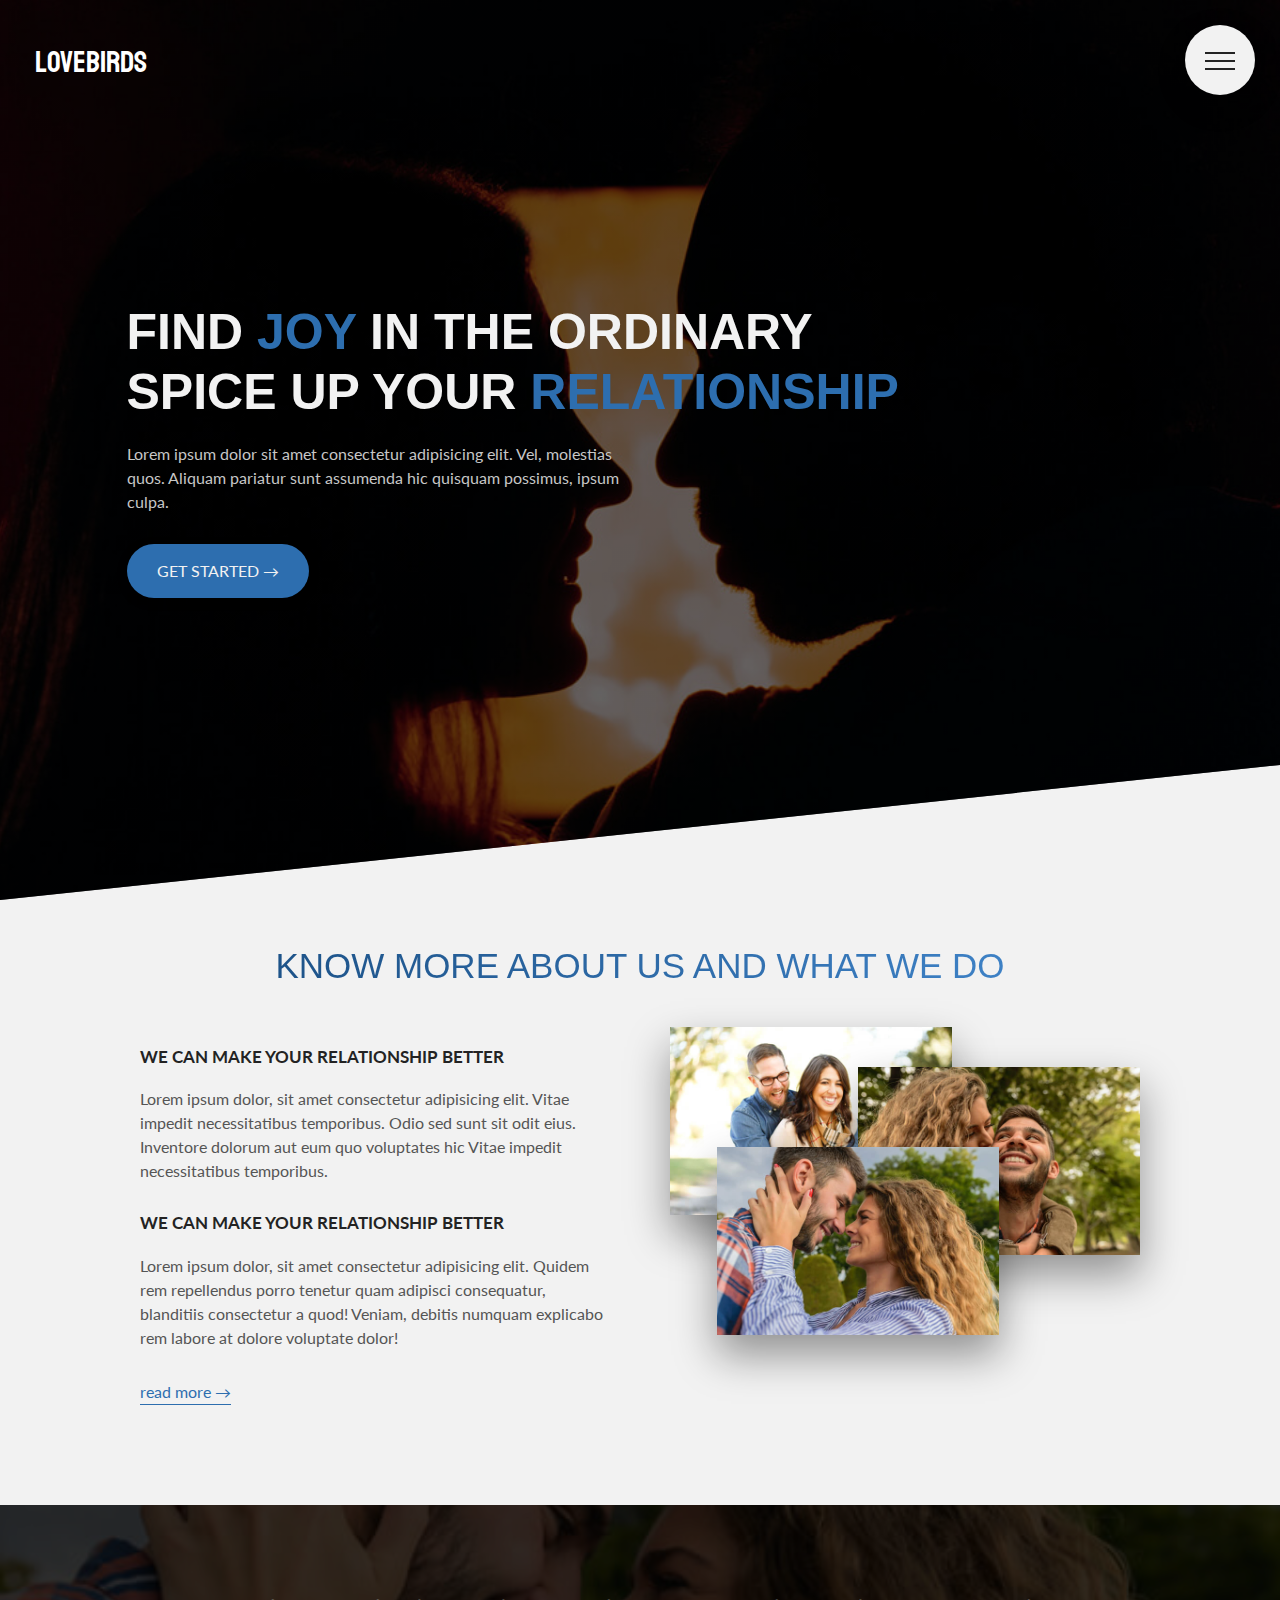
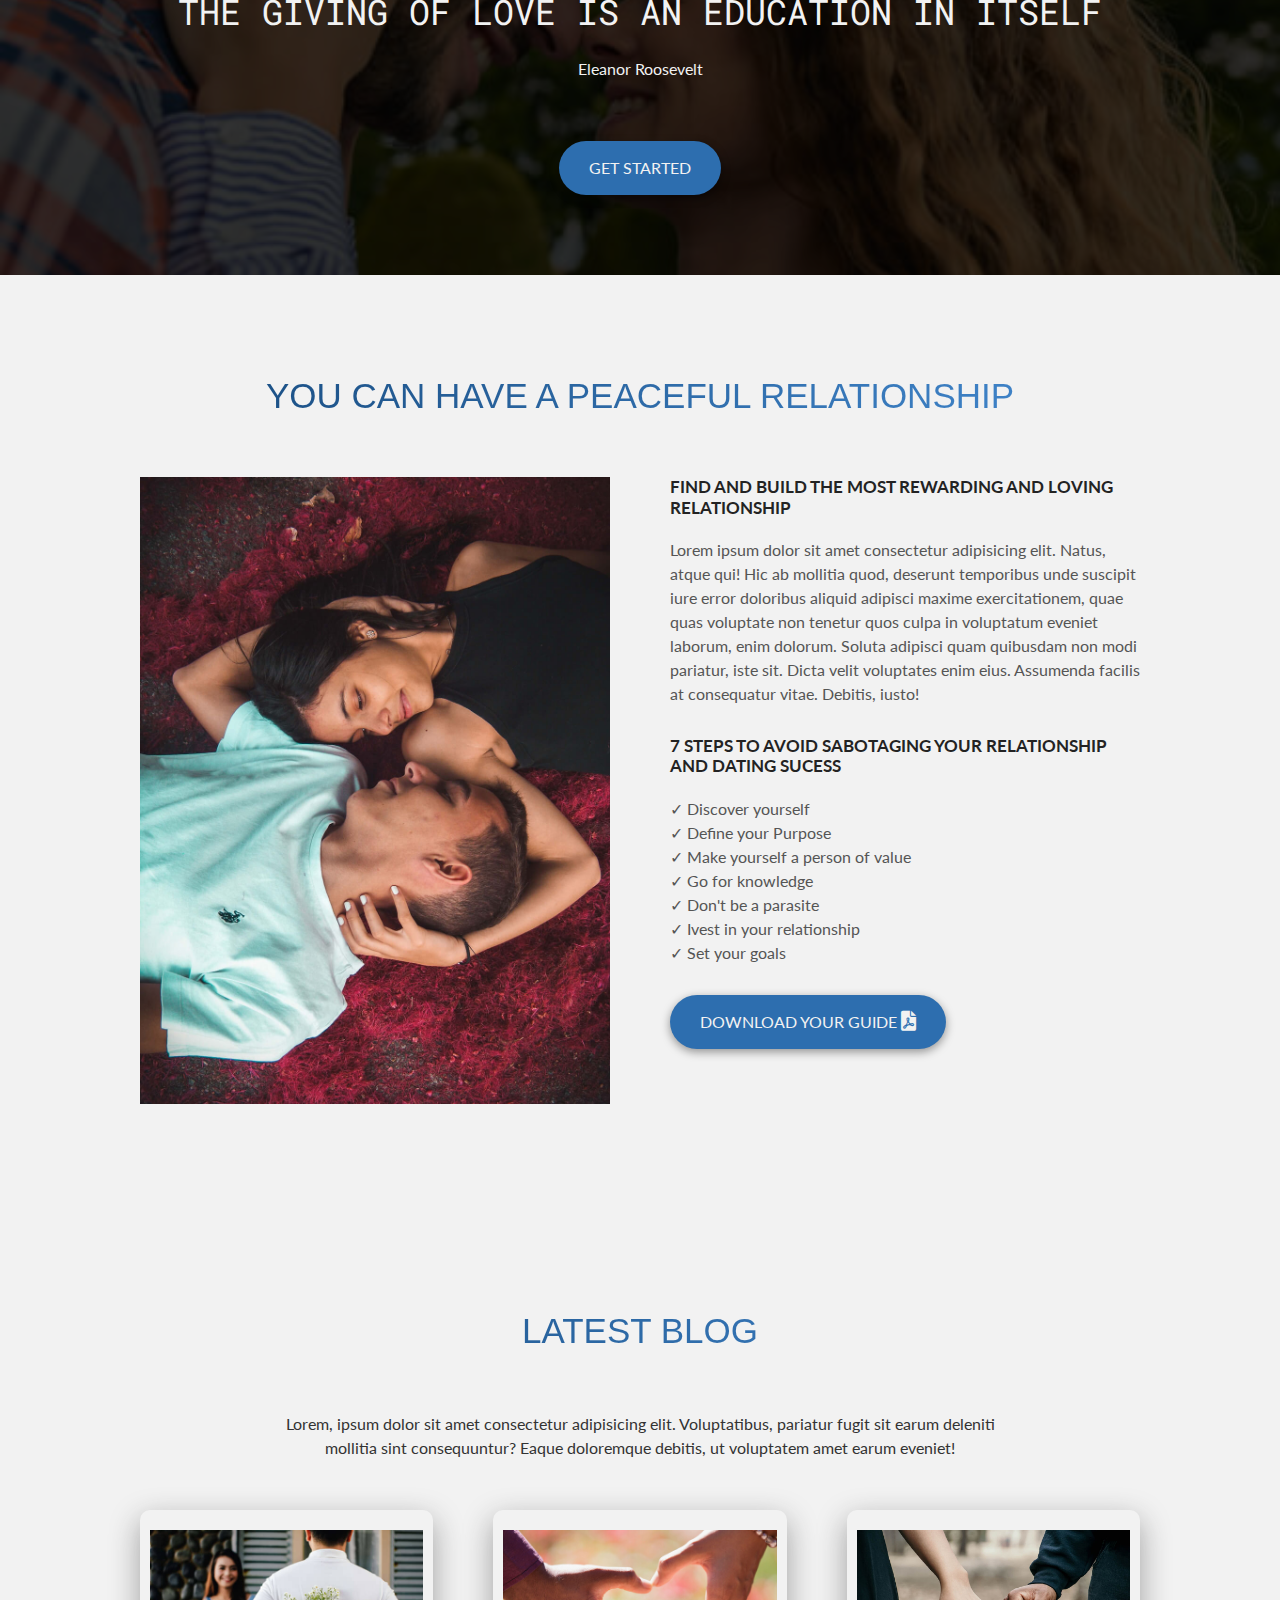
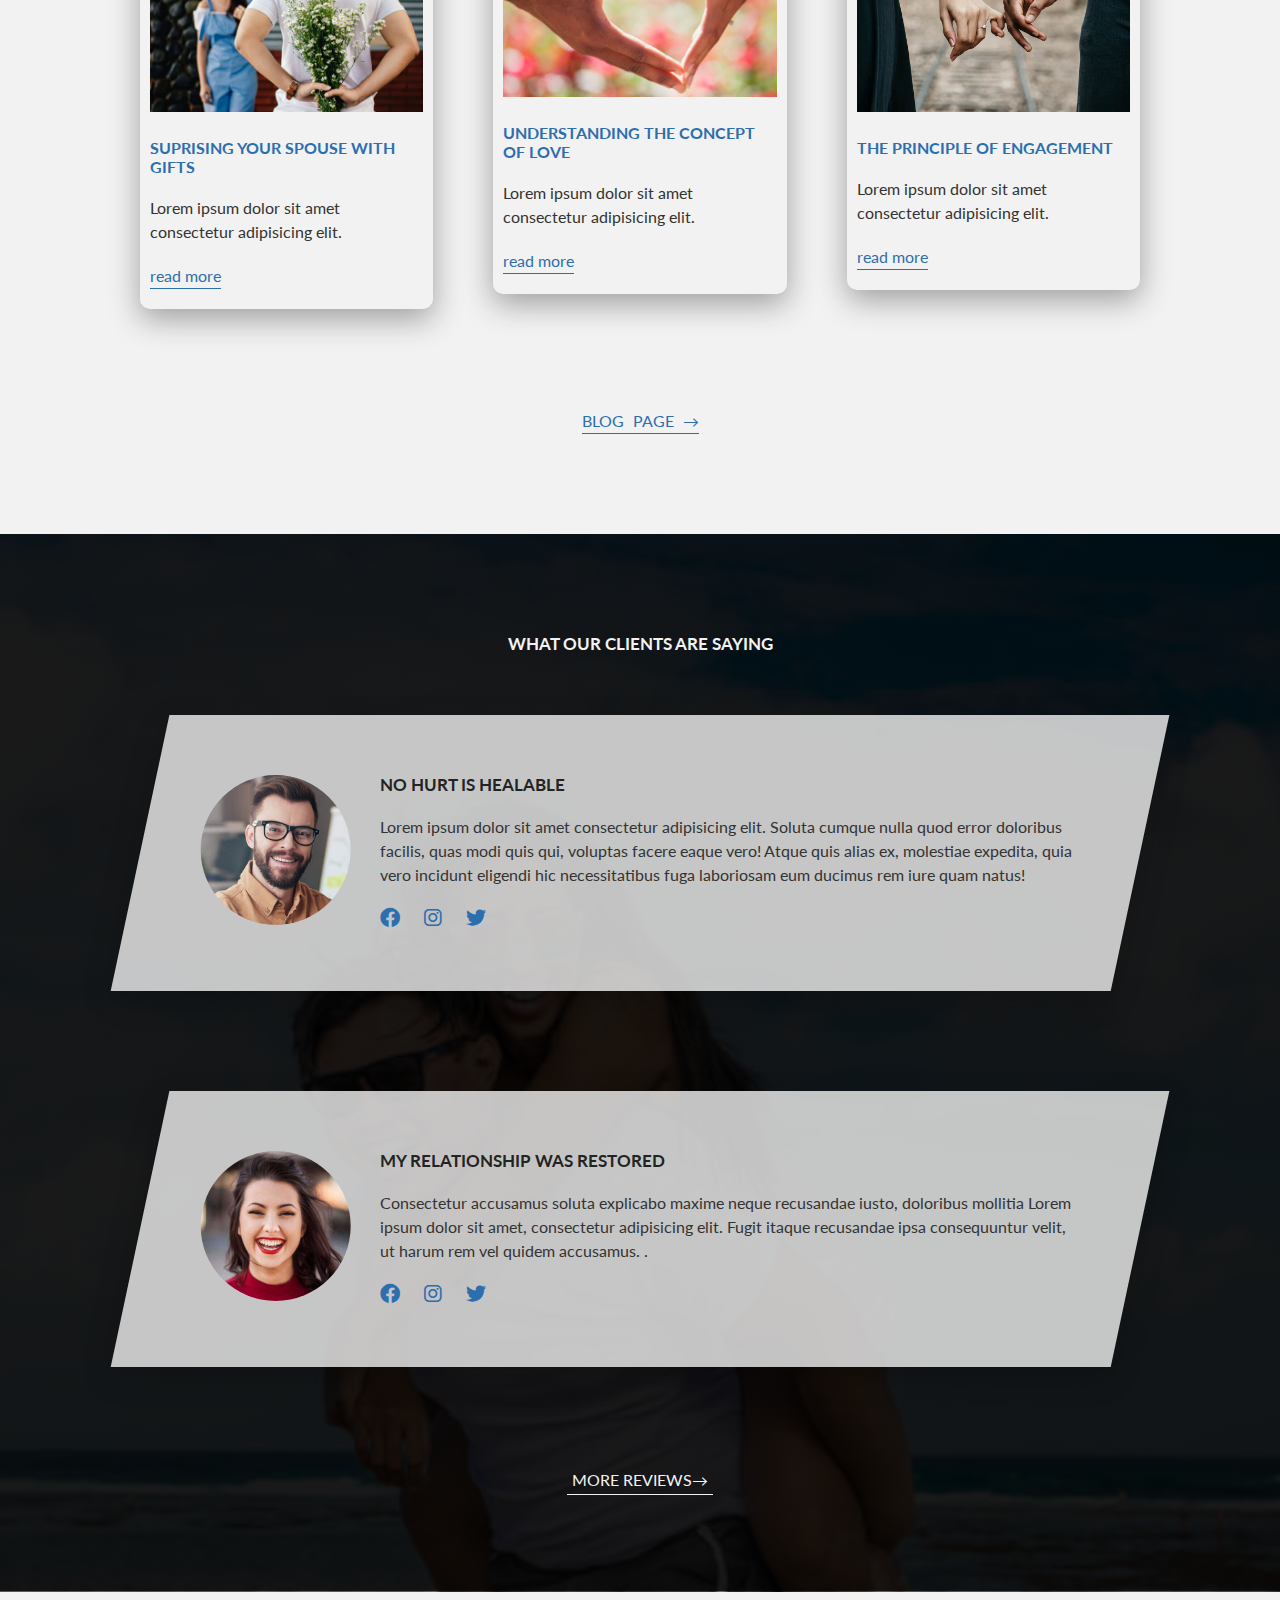
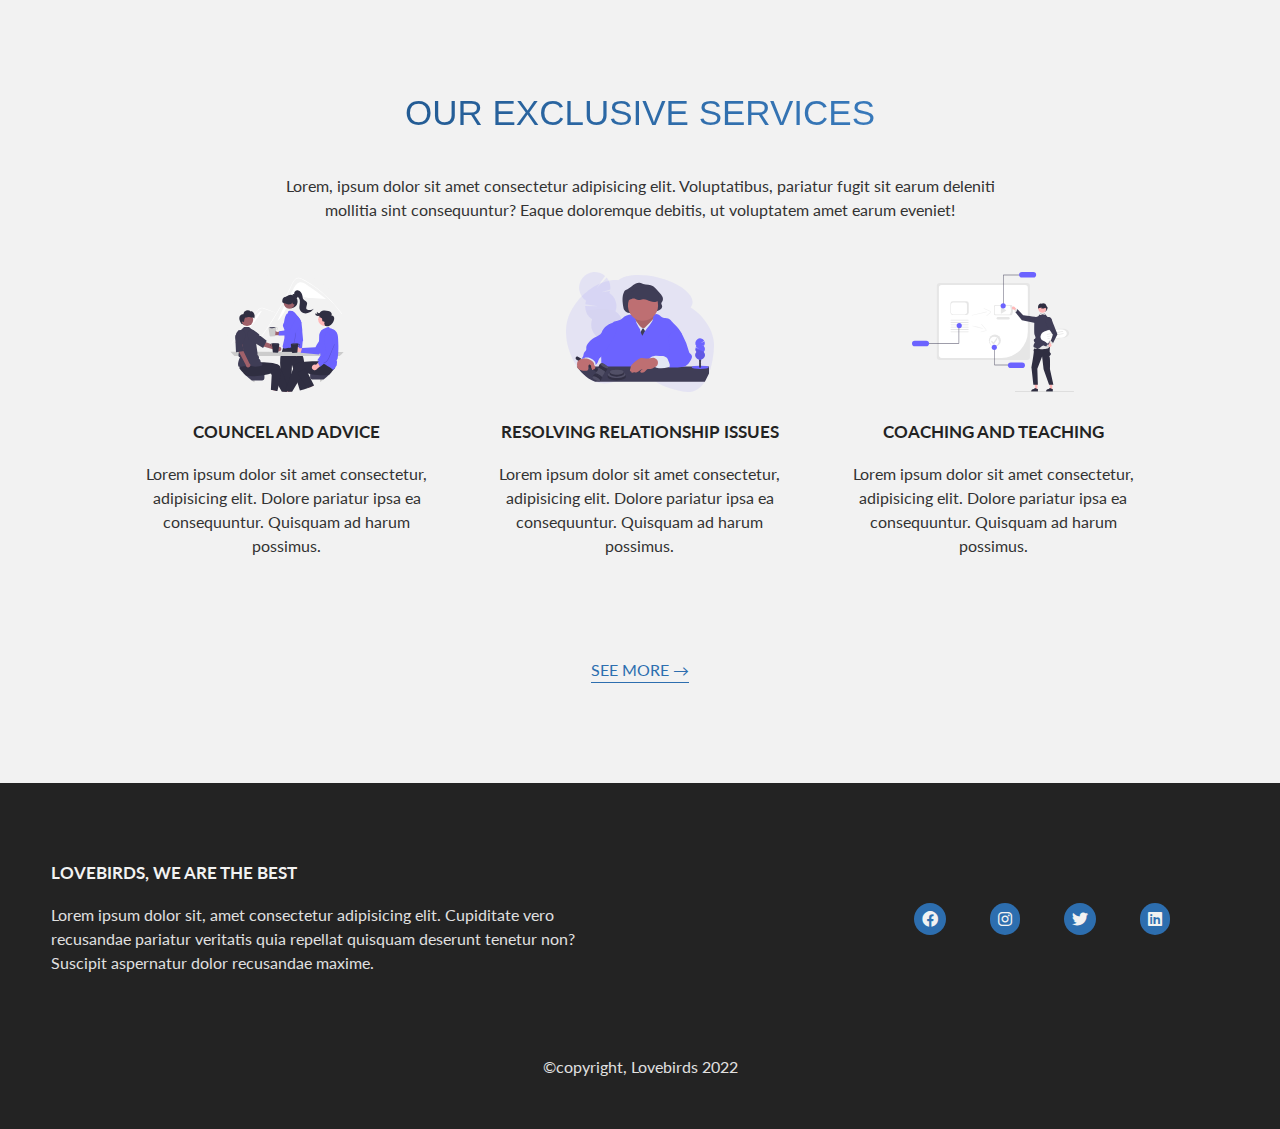
==== index.html @ a0f7474d "added initial lovebirds website files" ====
<!DOCTYPE html>
<html lang="en">
<head>
    <meta charset="UTF-8">
    <meta http-equiv="X-UA-Compatible" content="IE=edge">
    <meta name="viewport" content="width=device-width, initial-scale=1.0">

    <!-- CUSTOM CSS -->
   <link rel="stylesheet" href="main.css">

    <!-- FONT AWESOME -->
        <link rel="stylesheet" href="all.min.css">

        
    <!-- FONT -->

    <link rel="preconnect" href="https://fonts.googleapis.com">
<link rel="preconnect" href="https://fonts.gstatic.com" crossorigin>
<link href="https://fonts.googleapis.com/css2?family=Roboto+Mono&display=swap" rel="stylesheet">

<link rel="preconnect" href="https://fonts.googleapis.com">
<link rel="preconnect" href="https://fonts.gstatic.com" crossorigin>
<link href="https://fonts.googleapis.com/css2?family=Koulen&display=swap" rel="stylesheet">


    <link rel="preconnect" href="https://fonts.googleapis.com">
<link rel="preconnect" href="https://fonts.gstatic.com" crossorigin>
<link href="https://fonts.googleapis.com/css2?family=Lato&display=swap" rel="stylesheet">

    <title>LOVEBIRDS</title>

</head>
<body>
    <div class="logo-box">
        <p>Lovebirds</p>
    </div>

    <div class="navigation">
        
        <input type="checkbox" class="navigation__checkbox" id="nav-toggle">
        <label for="nav-toggle" class="navigation__button"><span class="navigation__icon">&nbsp;</span></label>
    
        <div class="navigation__background">&nbsp;</div>
    
        <nav class="navigation__nav">
            <ul class="navigation__list">
                <li class="navigation__item"><a href="index.html" class="navigation__link"><span>01</span> Home</a></li>
                <li class="navigation__item"><a href="about.html" class="navigation__link"><span>01</span> About</a></li>
                <li class="navigation__item"><a href="contact.html" class="navigation__link"><span>01</span> Contact</a></li>
            </ul>
        </nav>
    </div>

    <header class="header">
        <div class="container">
            <div class="text-box ">
        <h1 class="heading-primary">

            <span class="heading-primary__main">Find <span class="heading-primary heading-primary__main--joy">joy</span> in the ordinary</span>

            <span class="heading-primary__sub">Spice up your <span class="heading-primary heading-primary__sub--relationship">relationship</span></span>
        </h1>
        <p class="paragraph">Lorem ipsum dolor sit amet consectetur adipisicing elit. Vel, molestias quos. Aliquam pariatur sunt assumenda hic quisquam possimus, ipsum culpa.</p>

        <a href="#" class="btn btn-blue">get started &rarr;</a>
    </div>

    <!-- <div class="heading-icon">     
        <i class="fa-brands fa-facebook"></i>
        <i class="fa-brands fa-instagram"></i>
        <i class="fa-brands fa-twitter"></i>
        <i class="fa-brands fa-linkedin"></i>
    </div> -->
</div>
    </header>
    <!-- ABOUT SECTION -->

    <section class="About">
        <h2 class="heading-secondary mb-big text-center">
            Know more about us and what we do
        </h2>
        <div class="row">
            <div class="col-1-of-2">
                <h3 class="heading-tertiary mb-small">
                    we can make your relationship better
                </h3>
                <p class="paragraph1">Lorem ipsum dolor, sit amet consectetur adipisicing elit. Vitae impedit necessitatibus temporibus. Odio sed sunt sit odit eius. Inventore dolorum aut eum quo voluptates hic Vitae impedit necessitatibus temporibus.</p>

                <h3 class="heading-tertiary mb-small">
                    we can make your relationship better
                </h3>
                <p class="paragraph1">Lorem ipsum dolor, sit amet consectetur adipisicing elit. Quidem rem repellendus porro tenetur quam adipisci consequatur, blanditiis consectetur a quod! Veniam, debitis numquam explicabo rem labore at dolore voluptate dolor!</p>

                <a href="#" class="btn-text">read more &rarr;</a>
            </div>

            <div class="col-1-of-2">
              <div class="composition">
                <img  class="composition__photo composition__photo--1" src="images/couples3.jpg" alt="" class="couples">
                <img  class="composition__photo composition__photo--2" src="images/couples2.jpg" alt="" class="couples">
                <img class="composition__photo composition__photo--3" src="images/couples1.jpg" alt="" class="couples">
              </div>
            </div>
        </div>
    </section>

    <!-- QUOTE SECTION -->

    <section class="Quote text-center">
        <div class="quote-box mb-big">
            <p class="quote-text mb-small">The giving of love is an education in itself</p>
            <p class="quote-name">Eleanor Roosevelt</p>
        </div>
        <a href="#" class="btn btn-blue">get started</a>
    </section>

    <section class="feature1">

        <h2 class="heading-secondary mb-big text-center">you can have a peaceful relationship</h2>

        <div class="row">
            <div class="col-1-of-2">
                <img src="images/couples5.jpg" alt="couples" class="feature-img">
            </div>
            <div class="col-1-of-2">
                <h3 class="heading-tertiary mb-small">find and build the most rewarding and loving relationship</h3> 
                <p class="paragraph1">Lorem ipsum dolor sit amet consectetur adipisicing elit. Natus, atque qui! Hic ab mollitia quod, deserunt temporibus unde suscipit iure error doloribus aliquid adipisci maxime exercitationem, quae quas voluptate non tenetur quos culpa in voluptatum eveniet laborum, enim dolorum. Soluta adipisci quam quibusdam non modi pariatur, iste sit. Dicta velit voluptates enim eius. Assumenda facilis at consequatur vitae. Debitis, iusto!</p>

                <h3 class="heading-tertiary mb-small">7 steps to avoid sabotaging your relationship and dating sucess</h3> 
                <p class="paragraph1">
                    &check;  Discover yourself
                    <br>
                    &check; Define your Purpose  
                    <br>
                    &check; Make yourself a person of value
                    <br>
                    &check; Go for knowledge
                    <br>
                    &check; Don't be a parasite
                    <br>
                    &check; Ivest in your relationship
                    <br>
                    &check; Set your goals
                </p>
                <a href="#" class="btn btn-blue">download your guide <i class=" feature-pdf-icon fa-solid fa-file-pdf"></i></a>
            </div>
        </div>
    </section>

    <!-- BLOG SECTION -->

    <section id="blog">
       <h2 class="heading-secondary text-center mb-big">
           latest blog
       </h2>
       <p class="blog-text">Lorem, ipsum dolor sit amet consectetur adipisicing elit. Voluptatibus, pariatur fugit sit earum deleniti mollitia sint consequuntur? Eaque doloremque debitis, ut voluptatem amet earum eveniet!</p>
       <div class="row">

           <div class="col-1-of-3"> 
            <div class="card">
            <div class="card__image">
                <img class="card__photo" src="images/couples7.jpg" alt="couples">
            </div>
            <div class="card__details">
         <a href="#"><h3 class="card__heading mb-small">suprising your spouse with gifts</h3></a>  
             <p class="card__text">Lorem ipsum dolor sit amet consectetur adipisicing elit.</p>
            </div>
            <a href="#" class="btn-text">read more</a>
        </div>
    </div>


           <div class="col-1-of-3">
                <div class="card">
            <div class="card__image">
                <img class="card__photo" src="images/couples8.jpg" alt="couples">
            </div>
            <div class="card__details">
         <a href="#"><h3 class="card__heading mb-small">understanding the concept of love</h3></a>  
             <p class="card__text">Lorem ipsum dolor sit amet consectetur adipisicing elit.</p>
            </div>
            <a href="#" class="btn-text">read more</a>
        </div>
    </div>


           <div class="col-1-of-3">
            <div class="card">
                <div class="card__image">
                    <img class="card__photo" src="images/couples9.jpg" alt="couples">
                </div>
                <div class="card__details">
             <a href="#"><h3 class="card__heading mb-small">the principle of engagement</h3></a>  
                 <p class="card__text">Lorem ipsum dolor sit amet consectetur adipisicing elit.</p>
                </div>
                <a href="#" class="btn-text">read more</a>
            </div>
           </div>
       </div>
       <div class="card__btn">
       <a href="#" class="btn-text">blog page &rarr;</a>
    </div>
    </section>

    <!-- REVIEW SECTION -->

    <section class="testimonial">
        <h3 class="heading-tertiary mb-big text-center review-heading">what our clients are saying</h3>
        <div class="review">
            <figure class="review__img">
                <img class="review__photo" src="images/client1.jpg" 
                alt="client-photo">
                <figcaption class="review__caption">Daniel <br> Smith</figcaption>
            </figure>
            <div class="review__text">
                <h3 class="heading-tertiary mb-small">no hurt is healable</h3>
                <p class="review__paragraph">Lorem ipsum dolor sit amet consectetur adipisicing elit. Soluta cumque nulla quod error doloribus facilis, quas modi quis qui, voluptas facere eaque vero! Atque quis alias ex, molestiae expedita, quia vero incidunt eligendi hic necessitatibus fuga laboriosam eum ducimus rem iure quam natus!</p>
            
                <i class="fa-brands fa-facebook review__icon"></i>
                <i class="fa-brands fa-instagram review__icon"></i>
                <i class="fa-brands fa-twitter review__icon"></i>
            </div>
        </div>

        <div class="review">
            <figure class="review__img">
                <img class="review__photo" src="images/client2.jpg" 
                alt="client-photo">
                <figcaption class="review__caption">joyce <br> hills</figcaption>
            </figure>
            <div class="review__text">
                <h3 class="heading-tertiary mb-small">my relationship was restored</h3>
                <p class="review__paragraph"> Consectetur accusamus soluta explicabo maxime neque recusandae iusto, doloribus mollitia Lorem ipsum dolor sit amet, consectetur adipisicing elit. Fugit itaque recusandae ipsa consequuntur velit, ut harum rem vel quidem accusamus. .</p>
            
                <i class="fa-brands fa-facebook review__icon"></i>
                <i class="fa-brands fa-instagram review__icon"></i>
                <i class="fa-brands fa-twitter review__icon"></i>
            </div>
        </div>
        <div class="review-btn">
            <a href="#" class="btn-review">MORE REVIEWS&rarr;</a>
        </div>
    </section>


    <!-- SERVICES -->

    <section id="services" class="text-center">
        <h2 class="heading-secondary mb-medium text-center">
            our exclusive services
        </h2>
        <p class="blog-text">Lorem, ipsum dolor sit amet consectetur adipisicing elit. Voluptatibus, pariatur fugit sit earum deleniti mollitia sint consequuntur? Eaque doloremque debitis, ut voluptatem amet earum eveniet!</p>

        <div class="row">
            <div class="col-1-of-3">
                <div class="service">
                    <div class="service__icon ">
                        <img class="service__photo" src="images/councel.svg" alt="photo">
                    </div>
                    <div class="service__text-box text-center">
                        <h3 class="heading-tertiary mb-small">Councel and advice</h3>
                        <p class="service__text">Lorem ipsum dolor sit amet consectetur, adipisicing elit. Dolore pariatur ipsa ea consequuntur. Quisquam ad harum possimus.</p>
                    </div>
                </div>
            </div>


            <div class="col-1-of-3 mb-big">
                <div class="service">
                    <div class="service__icon ">
                        <img class="service__photo" src="images/resolving.svg" alt="photo">
                    </div>
                    <div class="service__text-box text-center">
                        <h3 class="heading-tertiary mb-small">resolving relationship issues</h3>
                        <p class="service__text">Lorem ipsum dolor sit amet consectetur, adipisicing elit. Dolore pariatur ipsa ea consequuntur. Quisquam ad harum possimus.</p>
                    </div>
                </div>
            </div>



            <div class="col-1-of-3">
                <div class="service">
                    <div class="service__icon ">
                        <img class="service__photo" src="images/coaching.svg" alt="photo">
                    </div>
                    <div class="service__text-box text-center">
                        <h3 class="heading-tertiary mb-small">coaching and teaching</h3>
                        <p class="service__text">Lorem ipsum dolor sit amet consectetur, adipisicing elit. Dolore pariatur ipsa ea consequuntur. Quisquam ad harum possimus.</p>
                    </div>
                </div>
            </div>
        </div>

        <a href="#" class="btn-text services-button">SEE MORE &rarr;</a>
    </section>


    <!-- FOOTER -->

    <section class="footer">
        <div class="container">
        <div class="footer-row">
            <div class="footer-box">
                <h3 class="heading-tertiary footer-box__heading mb-small">Lovebirds, we are the best</h3>
                <p class="footer-box__text">Lorem ipsum dolor sit, amet consectetur adipisicing elit. Cupiditate vero recusandae pariatur veritatis quia repellat quisquam deserunt tenetur non? Suscipit aspernatur dolor recusandae maxime.</p>
            </div>
            <div class="footer-socials">
                <i class="fa-brands fa-facebook footer-socials__icon"></i>
                <i class="fa-brands fa-instagram footer-socials__icon"></i>
                <i class="fa-brands fa-twitter  footer-socials__icon"></i>
                <i class="fa-brands fa-linkedin footer-socials__icon"></i>
            </div>
        </div>
        <p class="footer-copyright text-center">&copy;copyright, Lovebirds 2022</p>
    </div>
    </section>
</body>
</html>
---- main.css ----
@-webkit-keyframes moveinleft {
  0% {
    opacity: 0;
    transform: translateX(-10rem);
  }
  80% {
    transform: translateX(0.8rem);
  }
  100% {
    transform: translateX(0);
    opacity: 1;
  }
}
@keyframes moveinleft {
  0% {
    opacity: 0;
    transform: translateX(-10rem);
  }
  80% {
    transform: translateX(0.8rem);
  }
  100% {
    transform: translateX(0);
    opacity: 1;
  }
}
@-webkit-keyframes moveinright {
  0% {
    opacity: 0;
    transform: translateX(10rem);
  }
  80% {
    transform: translateX(-0.8rem);
  }
  100% {
    transform: translateX(0);
    opacity: 1;
  }
}
@keyframes moveinright {
  0% {
    opacity: 0;
    transform: translateX(10rem);
  }
  80% {
    transform: translateX(-0.8rem);
  }
  100% {
    transform: translateX(0);
    opacity: 1;
  }
}
@-webkit-keyframes moveinbuttom {
  0% {
    opacity: 0;
    transform: translateY(4rem);
  }
  100% {
    transform: translateY(0);
    opacity: 1;
  }
}
@keyframes moveinbuttom {
  0% {
    opacity: 0;
    transform: translateY(4rem);
  }
  100% {
    transform: translateY(0);
    opacity: 1;
  }
}
* {
  margin: 0;
  padding: 0;
  box-sizing: border-box;
}

html {
  font-size: 62.5%;
}

@media (max-width: 75em) {
  html {
    font-size: 56.25%;
  }
}
@media (max-width: 56.25em) {
  html {
    font-size: 55%;
  }
}
@media (min-width: 112.5em) {
  html {
    font-size: 75%;
  }
}
body {
  background-color: #f2f2f2;
}

a {
  text-decoration: none;
}

ul {
  list-style: none;
}

section {
  overflow: hidden;
}

body {
  font-size: 1.6rem;
  font-weight: 400;
  font-family: "Lato", sans-serif;
  line-height: 1.5;
  color: #333;
}

h1, h2, h3, h4 {
  line-height: 1.2;
}

.heading-primary {
  margin-bottom: 2rem;
  color: #f2f2f2;
  font-size: 5rem;
  font-family: "Oswald", sans-serif;
  font-weight: 600;
  text-transform: uppercase;
  -webkit-animation-name: moveinleft;
          animation-name: moveinleft;
  -webkit-animation-duration: 1s;
          animation-duration: 1s;
}

@media (max-width: 37.5em) {
  .heading-primary {
    font-size: 3.5rem;
    width: 100%;
  }
}
.heading-primary__main {
  display: block;
}

.heading-primary__main--joy {
  color: #2d6eaf;
}

.heading-primary__sub {
  display: block;
}

.heading-primary__sub--relationship {
  color: #2d6eaf;
}

.heading-secondary {
  background-image: linear-gradient(to right, #124374, #4991da);
  -webkit-background-clip: text;
  background-clip: text;
  color: transparent;
  font-size: 3.5rem;
  font-family: "Oswald", sans-serif;
  font-weight: 400;
  text-transform: uppercase;
}

@media (max-width: 56.25em) {
  .heading-secondary {
    font-size: 3rem;
  }
}
@media (max-width: 37.5em) {
  .heading-secondary {
    font-size: 2.5rem;
  }
}
.heading-tertiary {
  color: #232323;
  font-weight: 700;
  font-size: 1.7rem;
  text-transform: uppercase;
}

.paragraph {
  width: 50%;
  color: #c7c7c7;
  margin-bottom: 3rem;
  -webkit-animation: moveinright 1s;
          animation: moveinright 1s;
}

@media (max-width: 56.25em) {
  .paragraph {
    width: 60%;
  }
}
@media (max-width: 37.5em) {
  .paragraph {
    width: 70%;
  }
}
.paragraph1 {
  color: #555555;
  font-size: 1.6rem;
}

.paragraph1:not(:last-child) {
  margin-bottom: 3rem;
}

.mb-big {
  margin-bottom: 6rem;
}

.mb-medium {
  margin-bottom: 4rem;
}

.mb-small {
  margin-bottom: 2rem;
}

.text-center {
  text-align: center;
}

.text-white {
  color: #f2f2f2;
}

.btn, .btn:link, .btn:visited {
  border: none;
  border-radius: 10rem;
  padding: 1.5rem 3rem;
  text-transform: uppercase;
  display: inline-block;
  transition: all 0.2s;
  -webkit-animation-name: moveinbuttom;
          animation-name: moveinbuttom;
  -webkit-animation-duration: 2s;
          animation-duration: 2s;
  -webkit-animation-delay: 1s;
          animation-delay: 1s;
  -webkit-animation-fill-mode: backwards;
          animation-fill-mode: backwards;
}

.btn:hover {
  box-shadow: 0 1rem 2rem rgba(0, 0, 0, 0.5);
  transform: translateY(-0.3rem);
  background-color: #124374;
}

.btn:active, .btn:focus {
  outline: none;
  box-shadow: 0 0.2rem 1rem rgba(0, 0, 0, 0.5);
  transform: translateY(0);
}

.btn-blue {
  background-color: #2d6eaf;
  color: #f2f2f2;
  box-shadow: 0 0.3rem 1rem rgba(0, 0, 0, 0.4);
}

.btn-text {
  color: #2d6eaf;
  border-bottom: 0.1rem solid #2d6eaf;
  display: inline-block;
}

.btn-text:hover {
  color: #124374;
}

.quote-text {
  font-size: 3.5rem;
  font-family: "Roboto Mono", monospace;
  color: #f2f2f2;
  text-transform: uppercase;
}

.quote-name {
  font-size: 1.6rem;
  color: #f2f2f2;
}

.card {
  background-color: #f2f2f2;
  padding: 2rem 1rem;
  box-shadow: 0 1rem 3rem rgba(35, 35, 35, 0.4);
  transition: all 0.2s;
  border-radius: 1rem;
  cursor: pointer;
}

.card:hover {
  transform: scale(1.08) translateY(-0.5rem);
}

.card__image {
  width: 100%;
  margin-bottom: 2rem;
}

.card__photo {
  max-width: 100%;
}

.card__heading {
  color: #2d6eaf;
  font-weight: 700;
  font-size: 1.6rem;
  text-transform: uppercase;
}

.card__heading:hover {
  color: #124374;
}

.card__text {
  margin-bottom: 2rem;
}

.card__btn {
  margin-top: 10rem;
  text-align: center;
  text-transform: uppercase;
  word-spacing: 0.5rem;
}

.blog-text {
  width: 60%;
  margin: 0 auto;
  text-align: center;
  margin-bottom: 5rem;
}

.composition {
  position: relative;
}

.composition__photo {
  width: 60%;
  position: absolute;
  transition: all 0.2s;
  box-shadow: 0 2rem 4rem rgba(0, 0, 0, 0.4);
}

@media (max-width: 56.25em) {
  .composition__photo {
    width: 33.333333%;
    float: left;
    position: relative;
    box-shadow: 0 1.5rem 3rem rgba(0, 0, 0, 0.3);
  }
}
.composition__photo:hover {
  transform: scale(1.5);
  z-index: 1;
}

.composition__photo--1 {
  top: -2rem;
  left: 0;
}

@media (max-width: 56.25em) {
  .composition__photo--1 {
    top: 0;
    right: 1rem;
    transform: scale(1.2);
  }
}
.composition__photo--2 {
  top: 2rem;
  right: 0;
}

@media (max-width: 56.25em) {
  .composition__photo--2 {
    top: -1rem;
    z-index: 1;
    transform: scale(1.3);
  }
}
.composition__photo--3 {
  top: 10rem;
  left: 10%;
}

@media (max-width: 56.25em) {
  .composition__photo--3 {
    top: 1rem;
    left: 0;
    transform: scale(1.1);
  }
}
.Address {
  font-size: 1.8rem;
  font-weight: 800;
  margin-bottom: 0.8rem;
  color: #000;
}

.Phone {
  font-size: 1.8rem;
  font-weight: 800;
  margin-bottom: 0.8rem;
  color: #000;
}

.Email {
  font-size: 1.8rem;
  font-weight: 800;
  margin-bottom: 0.8rem;
  color: #000;
}

.info {
  margin-bottom: 4rem;
  color: #232323;
}

.feature-img {
  width: 100%;
}

.footer {
  padding: 8rem 2rem 5rem;
  background-color: #232323;
}

.footer-row {
  width: 95%;
  margin-bottom: 8rem;
  display: flex;
  justify-content: space-between;
  align-items: center;
}

@media (max-width: 56.25em) {
  .footer-row {
    flex-direction: column;
    align-items: flex-start;
    margin-bottom: 5rem;
  }
}
.footer-box {
  width: 50%;
}

@media (max-width: 56.25em) {
  .footer-box {
    width: 100%;
  }
}
.footer-box__heading {
  color: #f2f2f2;
}

.footer-box__text {
  color: #e0e0e0;
}

.footer-socials__icon {
  background-color: #2d6eaf;
  color: #f2f2f2;
  border-radius: 10rem;
  padding: 0.8rem;
}

@media (max-width: 56.25em) {
  .footer-socials__icon {
    text-align: left;
    margin-top: 3rem;
  }

  .footer-socials__icon:not(:last-child) {
    margin-right: 3rem;
  }
}
.footer-socials__icon:not(:last-child) {
  margin-right: 4rem;
}

.footer-socials__icon:hover {
  color: #2d6eaf;
  background-color: #f2f2f2;
}

.footer-copyright {
  color: #e0e0e0;
}

.form {
  background-color: #e0e0e0;
  padding: 3rem;
}

.form__group:not(:last-child) {
  margin-bottom: 2rem;
}

.form__input {
  display: block;
  padding: 1.5rem 2rem;
  font-size: 1.6rem;
  font-family: inherit;
  color: inherit;
  background-color: #f2f2f2;
  width: 100%;
  border-radius: 5px;
  border: none;
  border-bottom: 2px solid transparent;
}

.form__input:focus {
  outline: none;
  box-shadow: 0 1rem 2rem rgba(0, 0, 0, 0.1);
  border-bottom: 2px solid #2d6eaf;
}

.form__input:focus:invalid {
  border-bottom: 2px solid #eb720e;
}

.form__label {
  margin-left: 2rem;
  margin-top: 0.5rem;
  color: inherit;
  display: block;
  font-family: inherit;
  font-size: 1.6rem;
  font-weight: 600;
  transition: all 0.2s;
}

.form__input:-moz-placeholder-shown + .form__label {
  opacity: 0;
  visibility: hidden;
  transform: translateY(-4rem);
}

.form__input:-ms-input-placeholder + .form__label {
  opacity: 0;
  visibility: hidden;
  transform: translateY(-4rem);
}

.form__input:placeholder-shown + .form__label {
  opacity: 0;
  visibility: hidden;
  transform: translateY(-4rem);
}

.form__box {
  width: 100%;
  border: none;
  padding: 1.5rem 2rem;
  color: inherit;
  font-size: inherit;
  font-family: inherit;
  resize: none;
}

.form__box:focus {
  outline: none;
  border-bottom: 2px solid #2d6eaf;
  box-shadow: 0 1rem 2rem rgba(0, 0, 0, 0.1);
}

.form__radio-group {
  width: 49%;
  display: inline-block;
  margin-bottom: 4rem;
}

.form__radio-input {
  display: none;
}

.form__radio-label {
  font-size: 2rem;
  position: relative;
  padding-left: 3rem;
}

.form__radio-button {
  position: relative;
  width: 2.5rem;
  height: 2.5rem;
  border: 3px solid #2d6eaf;
  border-radius: 50%;
  position: absolute;
  left: 0;
  top: 0;
  display: flex;
  transition: opacity 0.2s;
}

.form__radio-button::after {
  content: "";
  display: block;
  width: 1.3rem;
  height: 1.3rem;
  border-radius: 50%;
  background-color: #2d6eaf;
  margin: auto;
  opacity: 0;
}

.form__radio-input:checked + .form__radio-label .form__radio-button::after {
  opacity: 1;
}

.row {
  max-width: 100rem;
  margin: 0 auto;
}

@media (max-width: 56.25em) {
  .row {
    max-width: 80%;
    margin: 0 auto;
  }
}
@media (max-width: 37.5em) {
  .row {
    max-width: 90%;
    margin: 0 auto;
  }
}
.row::after {
  content: "";
  display: table;
  clear: both;
}

.row [class^=col-] {
  float: left;
}

.row [class^=col-]:not(:last-child) {
  margin-right: 6rem;
}

@media (max-width: 56.25em) {
  .row [class^=col-]:not(:last-child) {
    margin-right: 3rem;
  }
}
@media (max-width: 56.25em) {
  .row [class^=col-] {
    width: 100% !important;
    display: block;
  }

  .row [class^=col-]:not(:last-child) {
    margin-bottom: 6rem;
  }
}
.row .col-1-of-2 {
  width: calc((100% - 6rem) / 2);
}

.row .col-1-of-3 {
  width: calc((100% - 12rem) / 3);
}

.row .col-1-of-4 {
  width: calc((100% - 18rem) / 4);
}

.instructors-img {
  width: 100%;
  margin-bottom: 1rem;
}

.instructors-details {
  text-align: center;
}

.instructors-name {
  display: block;
  text-transform: uppercase;
  font-weight: 800;
  line-height: 1;
}

.instructors-com {
  display: block;
}

@media (max-width: 37.5em) {
  .instructors-header {
    line-height: 1.5;
  }
}
.review-heading {
  color: #f2f2f2;
}

.review {
  max-width: 100rem;
  margin: 0 auto 10rem auto;
  padding: 6rem;
  padding-left: 9rem;
  background-color: rgba(242, 242, 242, 0.8);
  box-shadow: 0 1rem 3rem rgba(0, 0, 0, 0.2);
  transform: skewX(-12deg);
}

@media (max-width: 56.25em) {
  .review {
    transform: skewX(0);
  }
}
.review:last-child {
  margin: auto;
}

.review__img {
  width: 15rem;
  height: 15rem;
  float: left;
  -webkit-clip-path: circle(50% at 50% 50%);
          clip-path: circle(50% at 50% 50%);
  transform: translateX(-3rem) skewX(12deg);
}

@media (max-width: 56.25em) {
  .review__img {
    transform: translateX(-3rem) skewX(0);
  }
}
.review__photo {
  height: 100%;
  position: relative;
  transform: scale(1.2);
  transition: all 0.2s;
}

.review__paragraph {
  margin-bottom: 2rem;
}

.review__icon {
  margin-right: 2rem;
}

.review__text {
  transform: skewX(12deg);
}

@media (max-width: 56.25em) {
  .review__text {
    transform: skewX(0);
  }
}
.review__caption {
  position: absolute;
  top: 60%;
  left: 32%;
  color: #f2f2f2;
  font-weight: 700;
  opacity: 0;
  text-transform: uppercase;
  transition: all 0.2s;
}

.review:hover .review__photo {
  filter: blur(0.5rem) brightness(60%);
  transform: scale(1);
  -webkit-backface-visibility: hidden;
          backface-visibility: hidden;
}

.review:hover .review__caption {
  top: 40%;
  opacity: 1;
}

.review__icon {
  color: #2d6eaf;
  cursor: pointer;
  font-size: 2rem;
  transition: all 0.2s;
}

.review__icon:hover {
  transform: scale(1.5);
}

.review-btn {
  text-align: center;
}

.btn-review {
  color: #f2f2f2;
  border-bottom: 1px solid #f2f2f2;
  padding: 0.5rem;
}

.btn-review:hover {
  color: #2d6eaf;
}

.service__text-box {
  margin-top: 3rem;
}

.service__icon {
  height: 12rem;
  text-align: center;
}

.service__photo {
  height: 100%;
}

.services-button {
  margin-top: 4rem;
}

.content-wrapper {
  width: 70%;
}

.content-wrapper__image {
  max-width: 100%;
  margin-bottom: 3rem;
}

.About-header {
  height: 100%;
  width: 100%;
  display: flex;
  justify-content: space-between;
  align-items: center;
}

@media (max-width: 56.25em) {
  .About-header {
    flex-direction: column;
    justify-content: center;
  }
}
.about-header-img {
  height: 80%;
  width: 50%;
}

@media (max-width: 56.25em) {
  .about-header-img {
    height: 50%;
  }
}
@media (max-width: 37.5em) {
  .about-header-img {
    display: none;
  }
}
.heading-tertiary-aboutMain {
  font-size: 2rem;
  display: block;
  letter-spacing: 1rem;
  line-height: 1.5;
  color: #4991da;
  margin-bottom: 1rem;
}

@media (max-width: 56.25em) {
  .heading-tertiary-aboutMain {
    text-align: center;
  }
}
.heading-tertiary-aboutSub {
  font-size: 3.5rem;
  font-weight: 700;
  display: block;
  letter-spacing: 1rem;
  line-height: 1.5;
  color: #f2f2f2;
}

@media (max-width: 56.25em) {
  .heading-tertiary-aboutSub {
    text-align: center;
    letter-spacing: 0;
  }
}
.about-text {
  text-align: center;
  width: 80%;
  margin: 0 auto 8rem;
}

@media (max-width: 56.25em) {
  .about-text {
    width: 100%;
  }
}
.contact-header-text-box {
  height: 100%;
  display: flex;
  align-items: center;
  justify-content: center;
  text-align: center;
}

.main-contact-text {
  display: block;
  font-size: 4rem;
  font-weight: 600;
  line-height: 1.6;
  letter-spacing: 2rem;
  text-align: center;
  color: #f2f2f2;
  margin-bottom: 1rem;
}

@media (max-width: 37.5em) {
  .main-contact-text {
    letter-spacing: 0.5rem;
    line-height: 1;
    margin-bottom: 1.5rem;
  }
}
.sub-contact-text {
  display: block;
  font-size: 1.8rem;
  font-weight: 600;
  letter-spacing: 0.5rem;
  line-height: 1.6;
  color: #e0e0e0;
}

.container {
  max-width: 95%;
  margin: 0 auto;
}

@media (max-width: 56.25em) {
  .container {
    max-width: 80%;
    margin: 0 auto;
  }
}
@media (max-width: 37.5em) {
  .container {
    max-width: 90%;
    margin: 0 auto;
  }
}
.header {
  height: 100vh;
  background-image: linear-gradient(rgba(0, 0, 0, 0.6), rgba(0, 0, 0, 0.6)), url(../images/hero-2.jpg);
  background-size: cover;
  background-position: center;
  position: relative;
  display: flex;
  align-items: center;
  -webkit-clip-path: polygon(0 0, 100% 0, 100% 85vh, 0 100%);
          clip-path: polygon(0 0, 100% 0, 100% 85vh, 0 100%);
}

@media (max-width: 75em) {
  .header {
    -webkit-clip-path: polygon(0 0, 100% 0, 100% 90vh, 0 100%);
            clip-path: polygon(0 0, 100% 0, 100% 90vh, 0 100%);
  }
}
@media (max-width: 56.25em) {
  .header {
    height: 70vh;
  }
}
.logo-box {
  position: absolute;
  top: 4rem;
  left: 3.5rem;
  color: #fff;
  font-family: "Koulen", cursive;
  font-size: 3rem;
  text-transform: uppercase;
  z-index: 9000;
}

@media (max-width: 56.25em) {
  .logo-box {
    font-size: 3.5rem;
  }
}
.navigation__checkbox {
  display: none;
}

.navigation__button {
  width: 7rem;
  height: 7rem;
  background-color: #f2f2f2;
  border-radius: 50%;
  position: fixed;
  top: 2.5rem;
  right: 2.5rem;
  z-index: 10;
  box-shadow: 0 1rem 3rem rgba(0, 0, 0, 0.2);
  text-align: center;
  cursor: pointer;
}

@media (max-width: 56.25em) {
  .navigation__button {
    width: 6.5rem;
    height: 6.5rem;
  }
}
.navigation__background {
  width: 6rem;
  height: 6rem;
  border-radius: 50%;
  background-image: radial-gradient(#124374, #124374);
  position: fixed;
  top: 3rem;
  right: 3rem;
  z-index: 1;
  transition: all 0.8s;
}

@media (max-width: 56.25em) {
  .navigation__background {
    width: 5.5rem;
    height: 5.5rem;
  }
}
.navigation__nav {
  width: 100%;
  height: 100vh;
  position: fixed;
  top: 0;
  right: 0;
  z-index: 5;
  opacity: 0;
  width: 0;
  transition: all 0.8s;
}

.navigation__list {
  position: absolute;
  top: 50%;
  left: 50%;
  transform: translate(-50%, -50%);
  text-align: center;
}

.navigation__item {
  margin: 1rem;
}

.navigation__link:link, .navigation__link:visited {
  display: inline-block;
  font-size: 3rem;
  font-weight: 300;
  color: #f2f2f2;
  padding: 1rem 2rem;
  background-image: linear-gradient(120deg, transparent 0%, transparent 50%, #f2f2f2 50%);
  background-size: 250%;
  transition: all 0.4s;
}

.navigation__link:link span, .navigation__link:visited span {
  margin-right: 1.5rem;
  display: inline-block;
}

.navigation__link:hover, .navigation__link:active {
  background-position: 100%;
  font-weight: 400;
  color: #124374;
  transform: translateX(1rem);
}

.navigation__checkbox:checked ~ .navigation__background {
  transform: scale(80);
}

.navigation__checkbox:checked ~ .navigation__nav {
  opacity: 1;
  width: 100%;
}

.navigation__icon {
  position: relative;
  margin-top: 3.5rem;
}

@media (max-width: 56.25em) {
  .navigation__icon {
    margin-top: 3rem;
  }
}
.navigation__icon, .navigation__icon::after, .navigation__icon::before {
  width: 3rem;
  height: 2px;
  display: inline-block;
  background-color: #232323;
}

.navigation__icon::before, .navigation__icon::after {
  content: "";
  position: absolute;
  left: 0;
  transition: all 0.2s;
}

.navigation__icon::before {
  top: -0.8rem;
}

.navigation__icon::after {
  top: 0.8rem;
}

.navigation__button:hover .navigation__icon::before {
  top: -1rem;
}

.navigation__button:hover .navigation__icon::after {
  top: 1rem;
}

.navigation__checkbox:checked + .navigation__button .navigation__icon {
  background-color: transparent;
}

.navigation__checkbox:checked + .navigation__button .navigation__icon::before {
  top: 0;
  transform: rotate(45deg);
}

.navigation__checkbox:checked + .navigation__button .navigation__icon::after {
  top: 0;
  transform: rotate(-45deg);
}

.heading-icon {
  color: #2d6eaf;
}

.heading-icon > * {
  margin-top: 4rem;
  font-size: 4rem;
  background-color: #f2f2f2;
}

.heading-icon > *:not(:last-child) {
  margin-right: 4rem;
}

.feature-pdf-icon {
  font-size: 2rem;
}

.section-header {
  height: 80vh;
  background-image: linear-gradient(rgba(0, 0, 0, 0.9), rgba(0, 0, 0, 0.9)), url(../images/couples9.jpg);
  background-position: center;
  background-size: 100%;
  padding: 10rem 2rem;
  border-bottom: 1px solid #555555;
  position: relative;
}

@media (max-width: 56.25em) {
  .section-header {
    height: 60vh;
  }
}
.about-section {
  padding: 10rem 2rem;
}

.instructors {
  padding: 0 2rem 10rem;
}

.contact-header {
  height: 60vh;
  background-image: linear-gradient(rgba(0, 0, 0, 0.8), rgba(0, 0, 0, 0.8)), url(../images/contact.jpg);
  background-size: cover;
  background-position: center;
  position: relative;
}

.contact {
  padding: 10rem 2rem;
  background-color: #f2f2f2;
}

.About {
  padding: 18rem 2rem 10rem 2rem;
  background-color: #f2f2f2;
  margin-top: -15vh;
}

@media (max-width: 75em) {
  .About {
    margin-top: -10vh;
    padding: 20rem 2rem 15rem 2rem;
  }
}
.Quote {
  padding: 8rem 2rem;
  background-image: linear-gradient(to right, rgba(0, 0, 0, 0.8), rgba(0, 0, 0, 0.8)), url(../images/couples1.jpg);
  background-position: center;
  background-size: cover;
}

.feature1 {
  padding: 10rem 2rem;
  background-color: #f2f2f2;
}

#blog {
  padding: 10rem 2rem;
  background-color: #f2f2f2;
}

.testimonial {
  padding: 10rem 2rem;
  background-image: linear-gradient(to right bottom, rgba(0, 0, 0, 0.9), rgba(0, 0, 0, 0.9)), url(../images/couples6.jpg);
  background-size: cover;
  background-position: center;
}

#services {
  padding: 10rem 2rem;
  background-color: #f2f2f2;
}/*# sourceMappingURL=main.css.map */
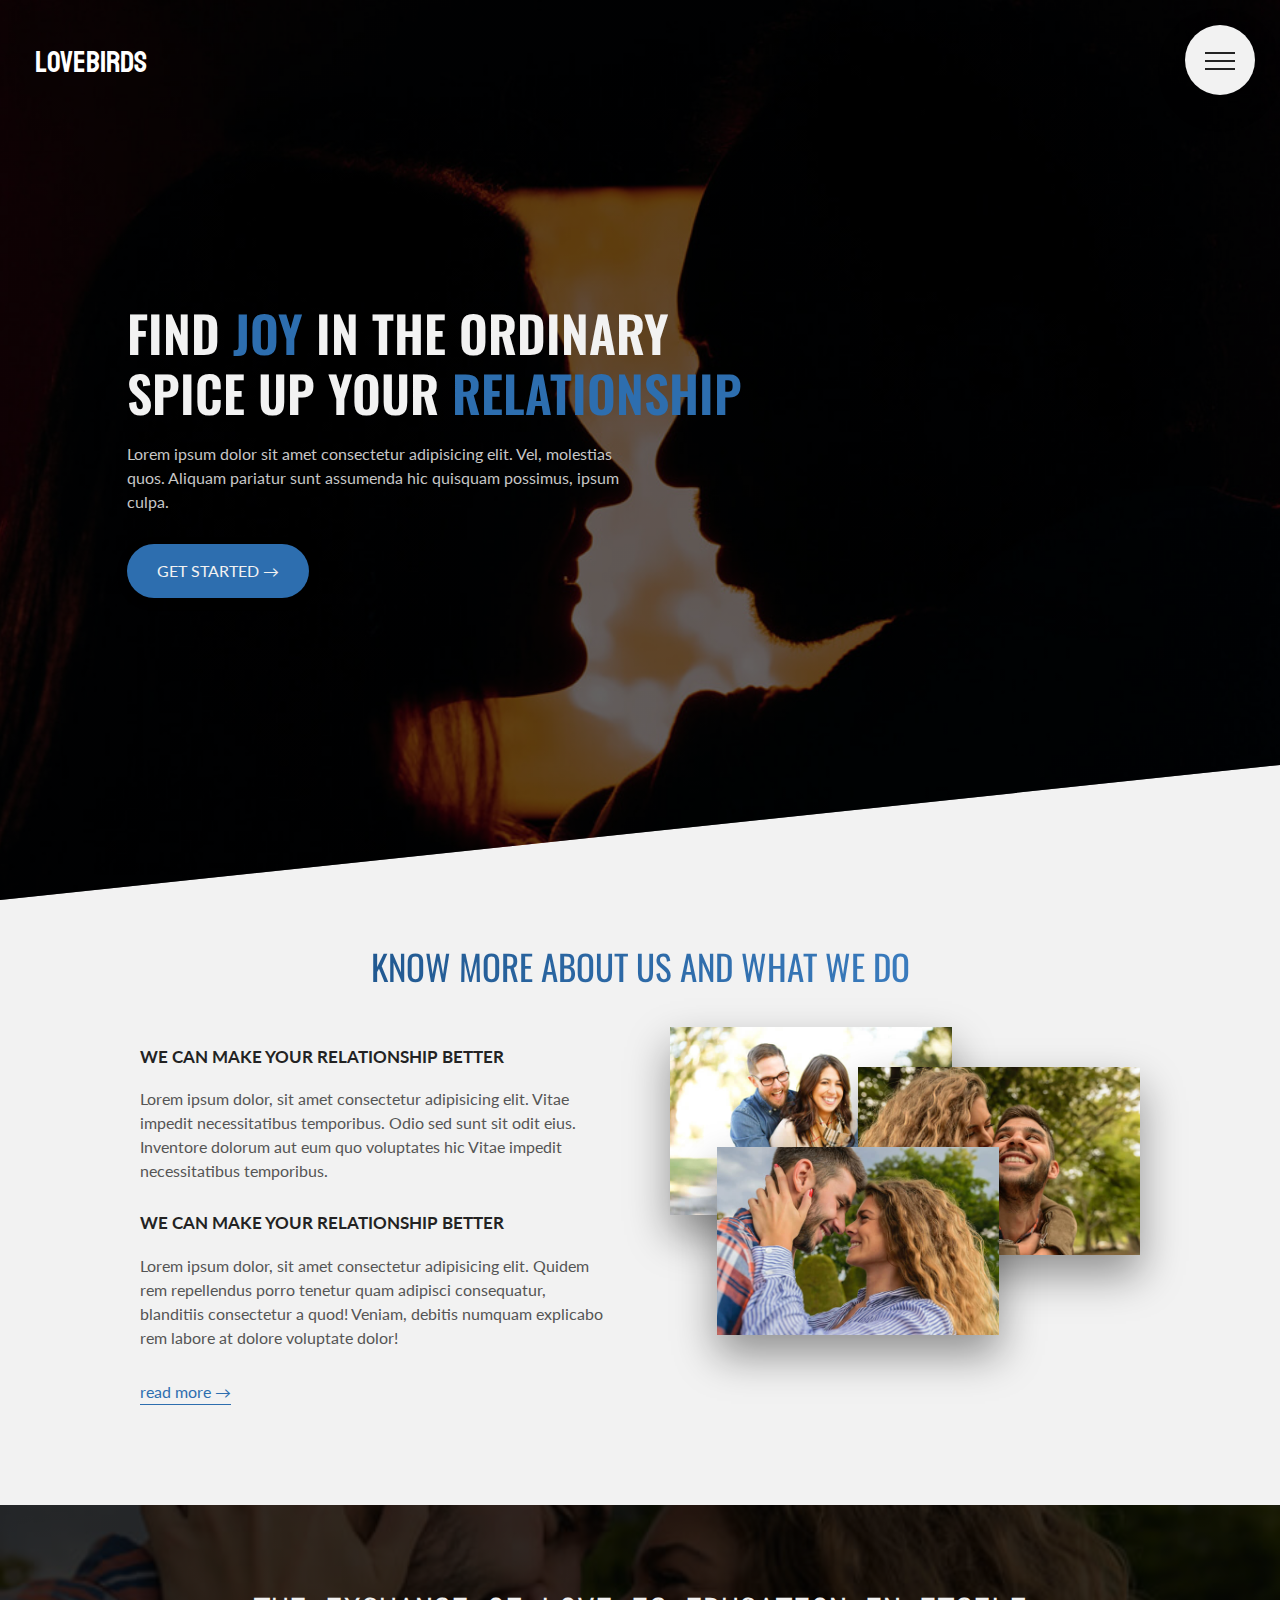
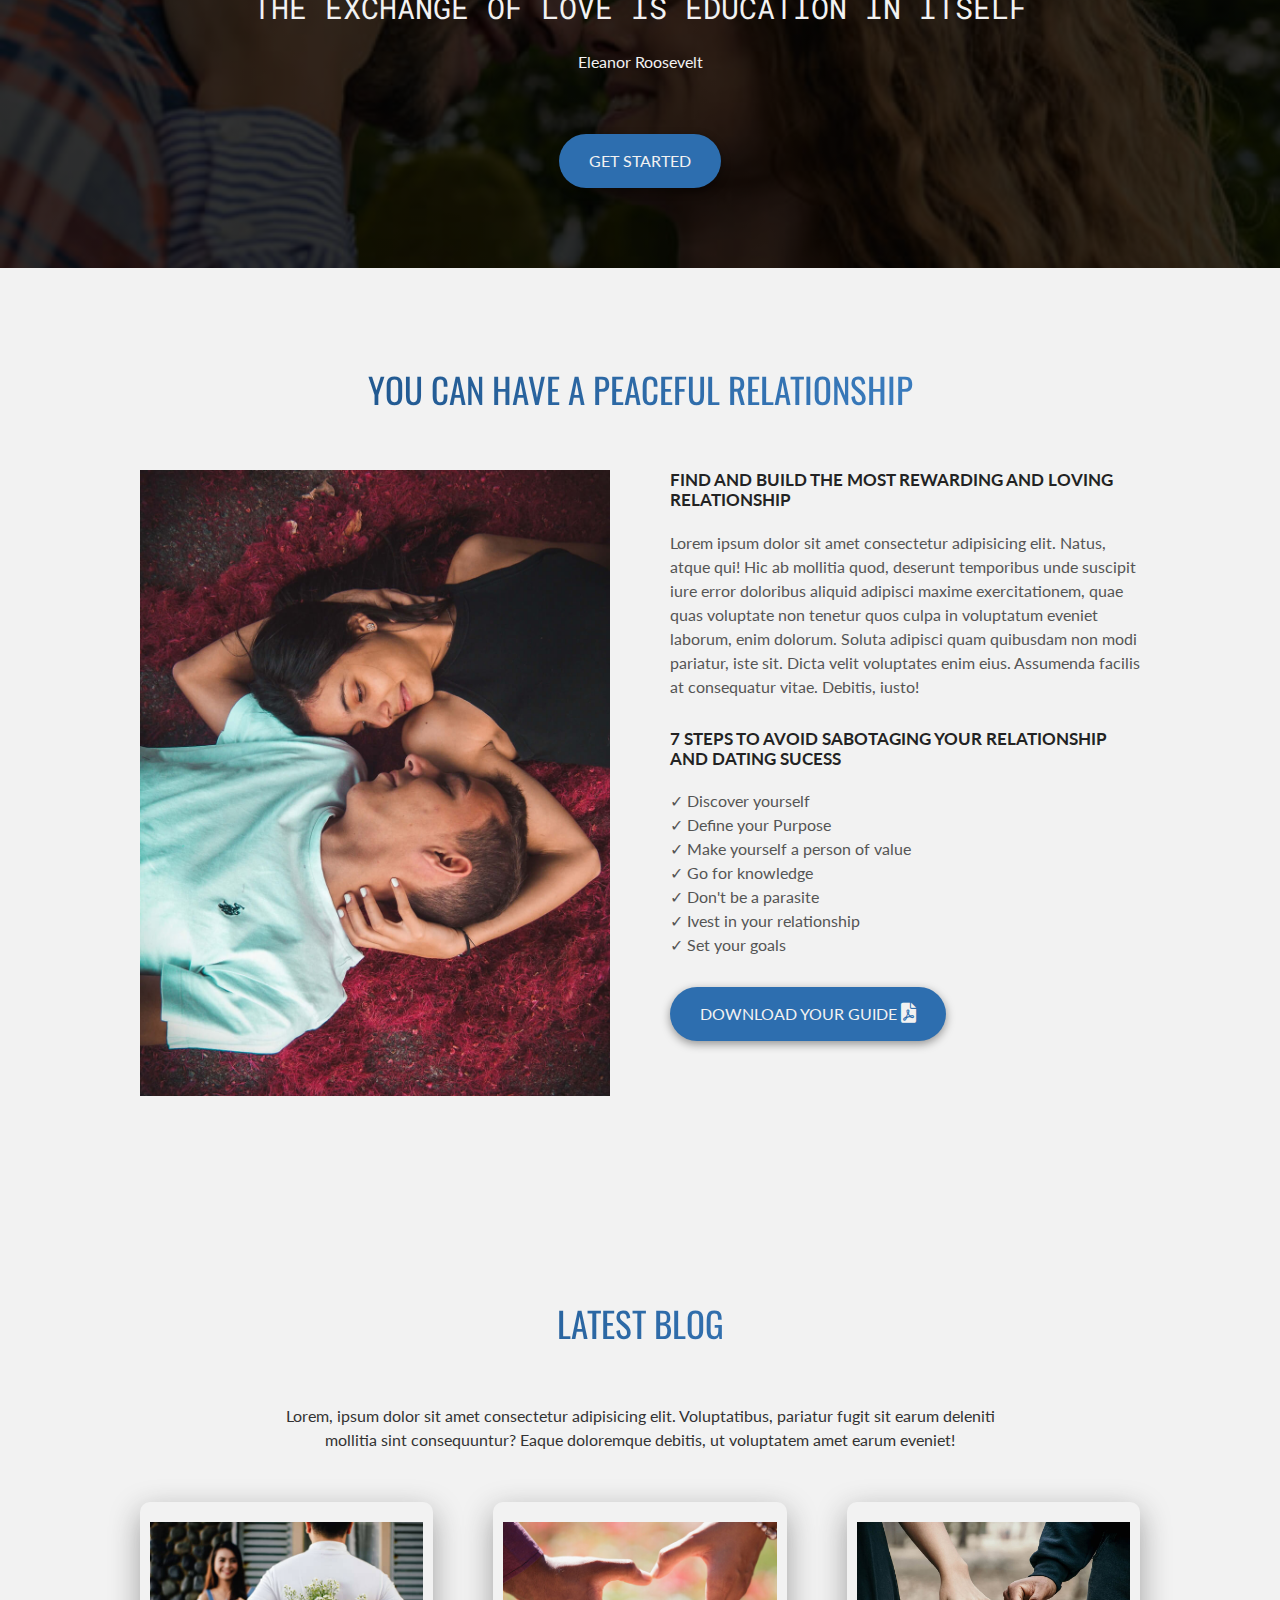
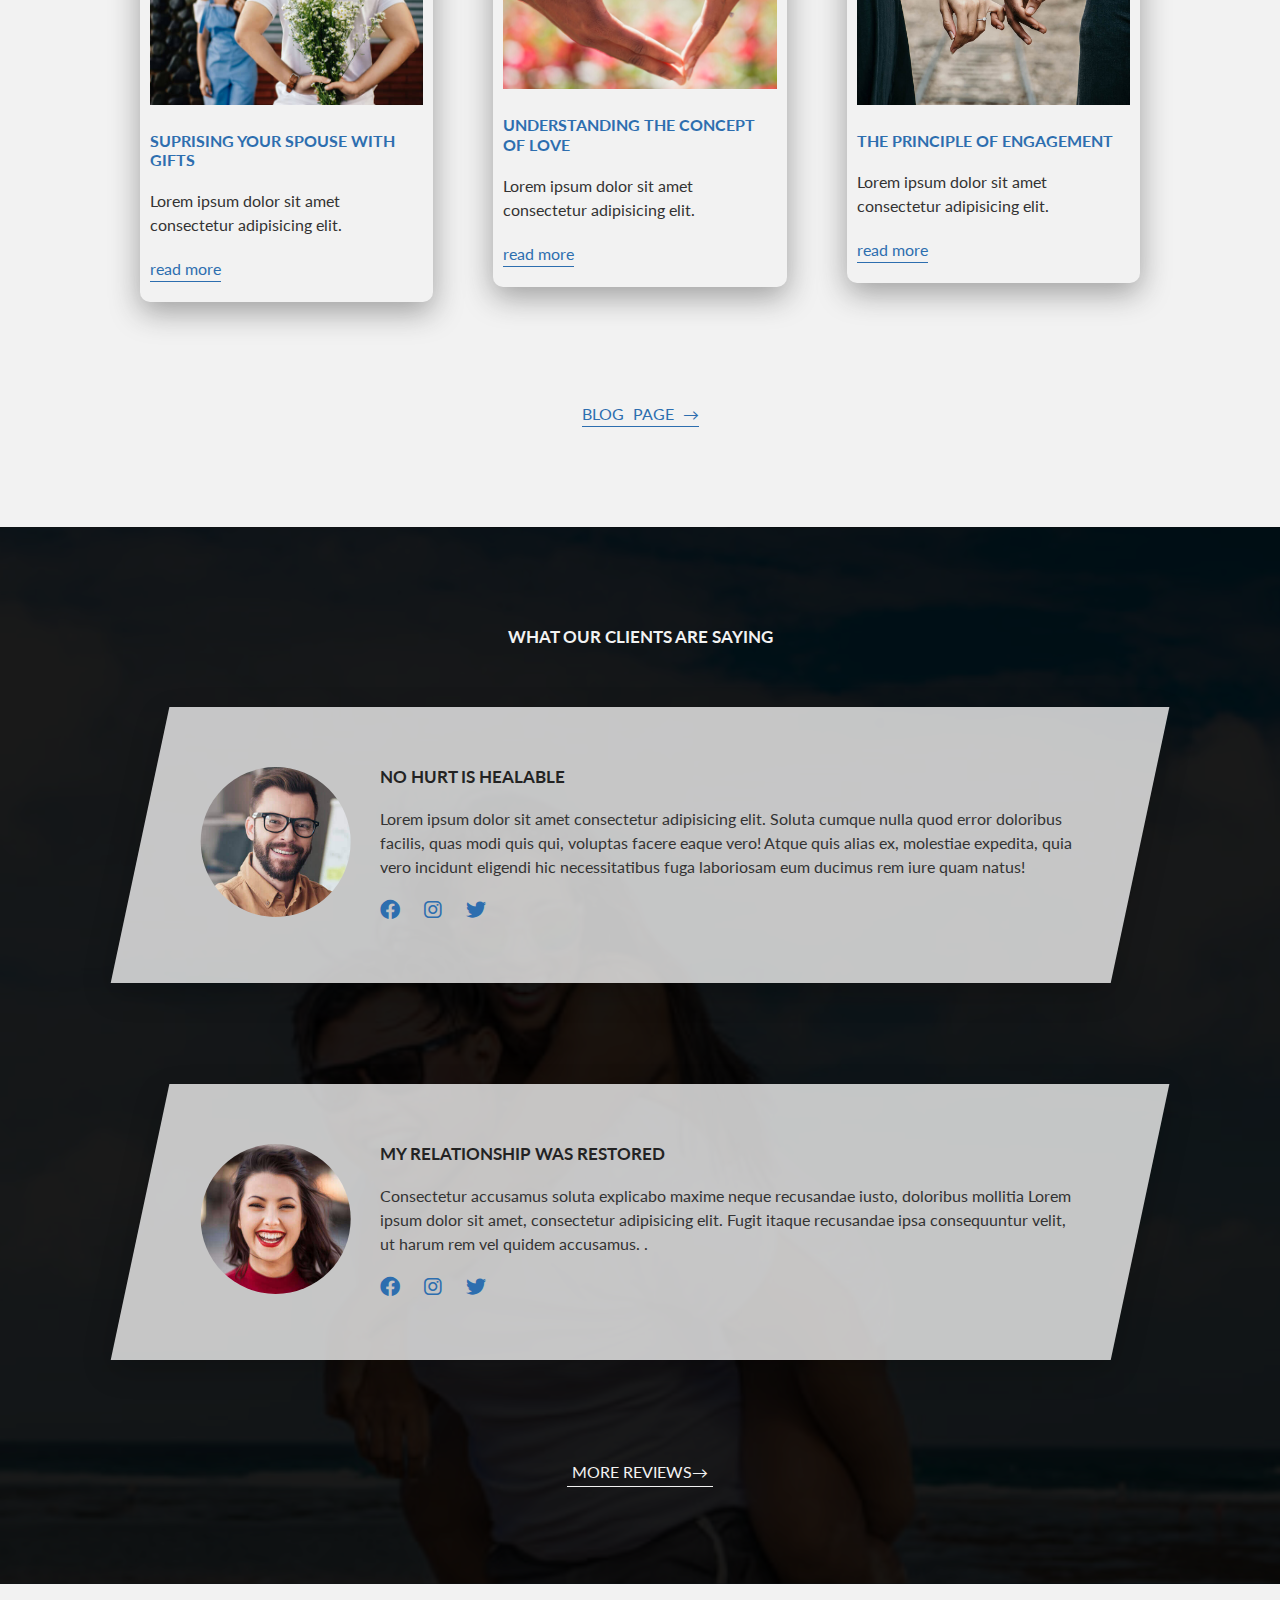
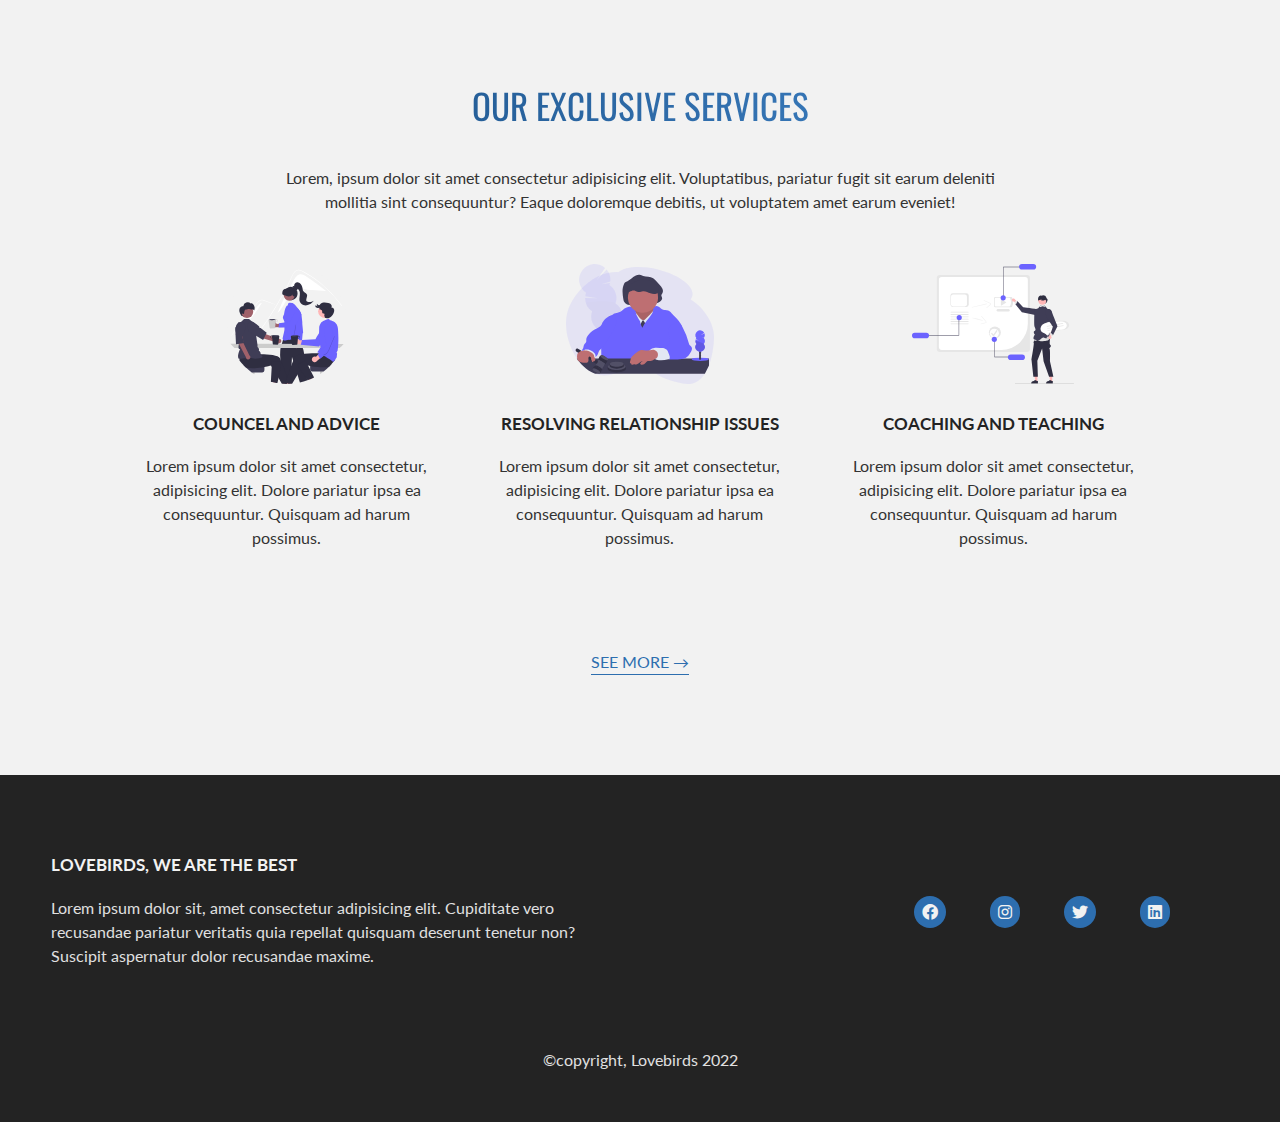
==== commit b22c91c5: "Update index.html" ====
--- a/index.html
+++ b/index.html
@@ -13,6 +13,10 @@
 
         
     <!-- FONT -->
+
+    <link rel="preconnect" href="https://fonts.googleapis.com">
+<link rel="preconnect" href="https://fonts.gstatic.com" crossorigin>
+<link href="https://fonts.googleapis.com/css2?family=Oswald&display=swap" rel="stylesheet">
 
     <link rel="preconnect" href="https://fonts.googleapis.com">
 <link rel="preconnect" href="https://fonts.gstatic.com" crossorigin>
@@ -108,7 +112,7 @@
 
     <section class="Quote text-center">
         <div class="quote-box mb-big">
-            <p class="quote-text mb-small">The giving of love is an education in itself</p>
+            <p class="quote-text mb-small">The exchange of love is education in itself</p>
             <p class="quote-name">Eleanor Roosevelt</p>
         </div>
         <a href="#" class="btn btn-blue">get started</a>
--- a/main.css
+++ b/main.css
@@ -146,6 +146,12 @@
   display: block;
 }
 
+@media (max-width: 37.5em) {
+  .heading-primary {
+    font-size: 3.5rem;
+    width: 100%;
+  }
+}
 .heading-primary__main--joy {
   color: #2d6eaf;
 }
@@ -279,7 +285,7 @@
 }
 
 .quote-text {
-  font-size: 3.5rem;
+  font-size: 3rem;
   font-family: "Roboto Mono", monospace;
   color: #f2f2f2;
   text-transform: uppercase;
@@ -960,7 +966,7 @@
 }
 .header {
   height: 100vh;
-  background-image: linear-gradient(rgba(0, 0, 0, 0.6), rgba(0, 0, 0, 0.6)), url(../images/hero-2.jpg);
+  background-image: linear-gradient(rgba(0, 0, 0, 0.6), rgba(0, 0, 0, 0.6)), url(images/hero-2.jpg);
   background-size: cover;
   background-position: center;
   position: relative;
@@ -994,7 +1000,7 @@
 
 @media (max-width: 56.25em) {
   .logo-box {
-    font-size: 3.5rem;
+    font-size: 3rem;
   }
 }
 .navigation__checkbox {
@@ -1169,7 +1175,7 @@
 
 .section-header {
   height: 80vh;
-  background-image: linear-gradient(rgba(0, 0, 0, 0.9), rgba(0, 0, 0, 0.9)), url(../images/couples9.jpg);
+  background-image: linear-gradient(rgba(0, 0, 0, 0.9), rgba(0, 0, 0, 0.9)), url(images/couples9.jpg);
   background-position: center;
   background-size: 100%;
   padding: 10rem 2rem;
@@ -1192,7 +1198,7 @@
 
 .contact-header {
   height: 60vh;
-  background-image: linear-gradient(rgba(0, 0, 0, 0.8), rgba(0, 0, 0, 0.8)), url(../images/contact.jpg);
+  background-image: linear-gradient(rgba(0, 0, 0, 0.8), rgba(0, 0, 0, 0.8)), url(images/contact.jpg);
   background-size: cover;
   background-position: center;
   position: relative;
@@ -1217,7 +1223,7 @@
 }
 .Quote {
   padding: 8rem 2rem;
-  background-image: linear-gradient(to right, rgba(0, 0, 0, 0.8), rgba(0, 0, 0, 0.8)), url(../images/couples1.jpg);
+  background-image: linear-gradient(to right, rgba(0, 0, 0, 0.8), rgba(0, 0, 0, 0.8)), url(images/couples1.jpg);
   background-position: center;
   background-size: cover;
 }
@@ -1234,7 +1240,7 @@
 
 .testimonial {
   padding: 10rem 2rem;
-  background-image: linear-gradient(to right bottom, rgba(0, 0, 0, 0.9), rgba(0, 0, 0, 0.9)), url(../images/couples6.jpg);
+  background-image: linear-gradient(to right bottom, rgba(0, 0, 0, 0.9), rgba(0, 0, 0, 0.9)), url(images/couples6.jpg);
   background-size: cover;
   background-position: center;
 }
@@ -1242,4 +1248,4 @@
 #services {
   padding: 10rem 2rem;
   background-color: #f2f2f2;
-}/*# sourceMappingURL=main.css.map */+}/*# sourceMappingURL=main.css.map */
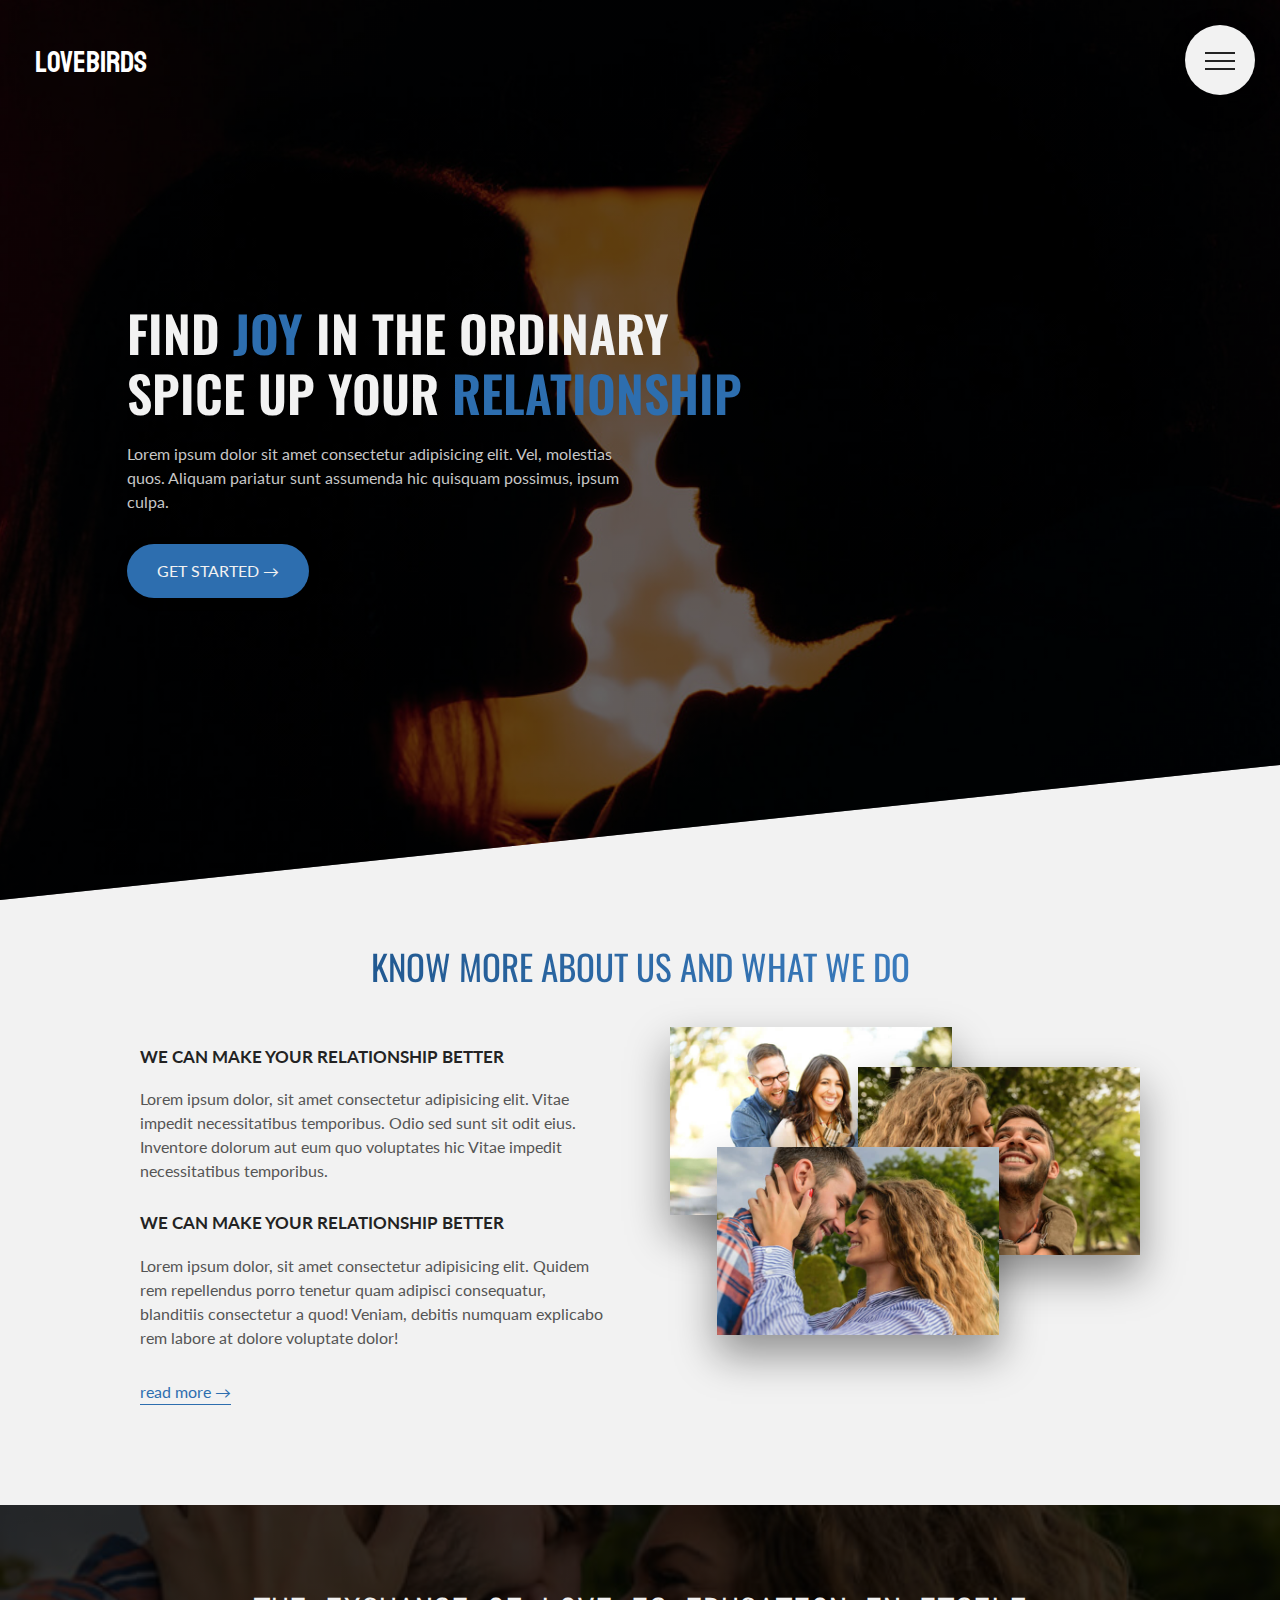
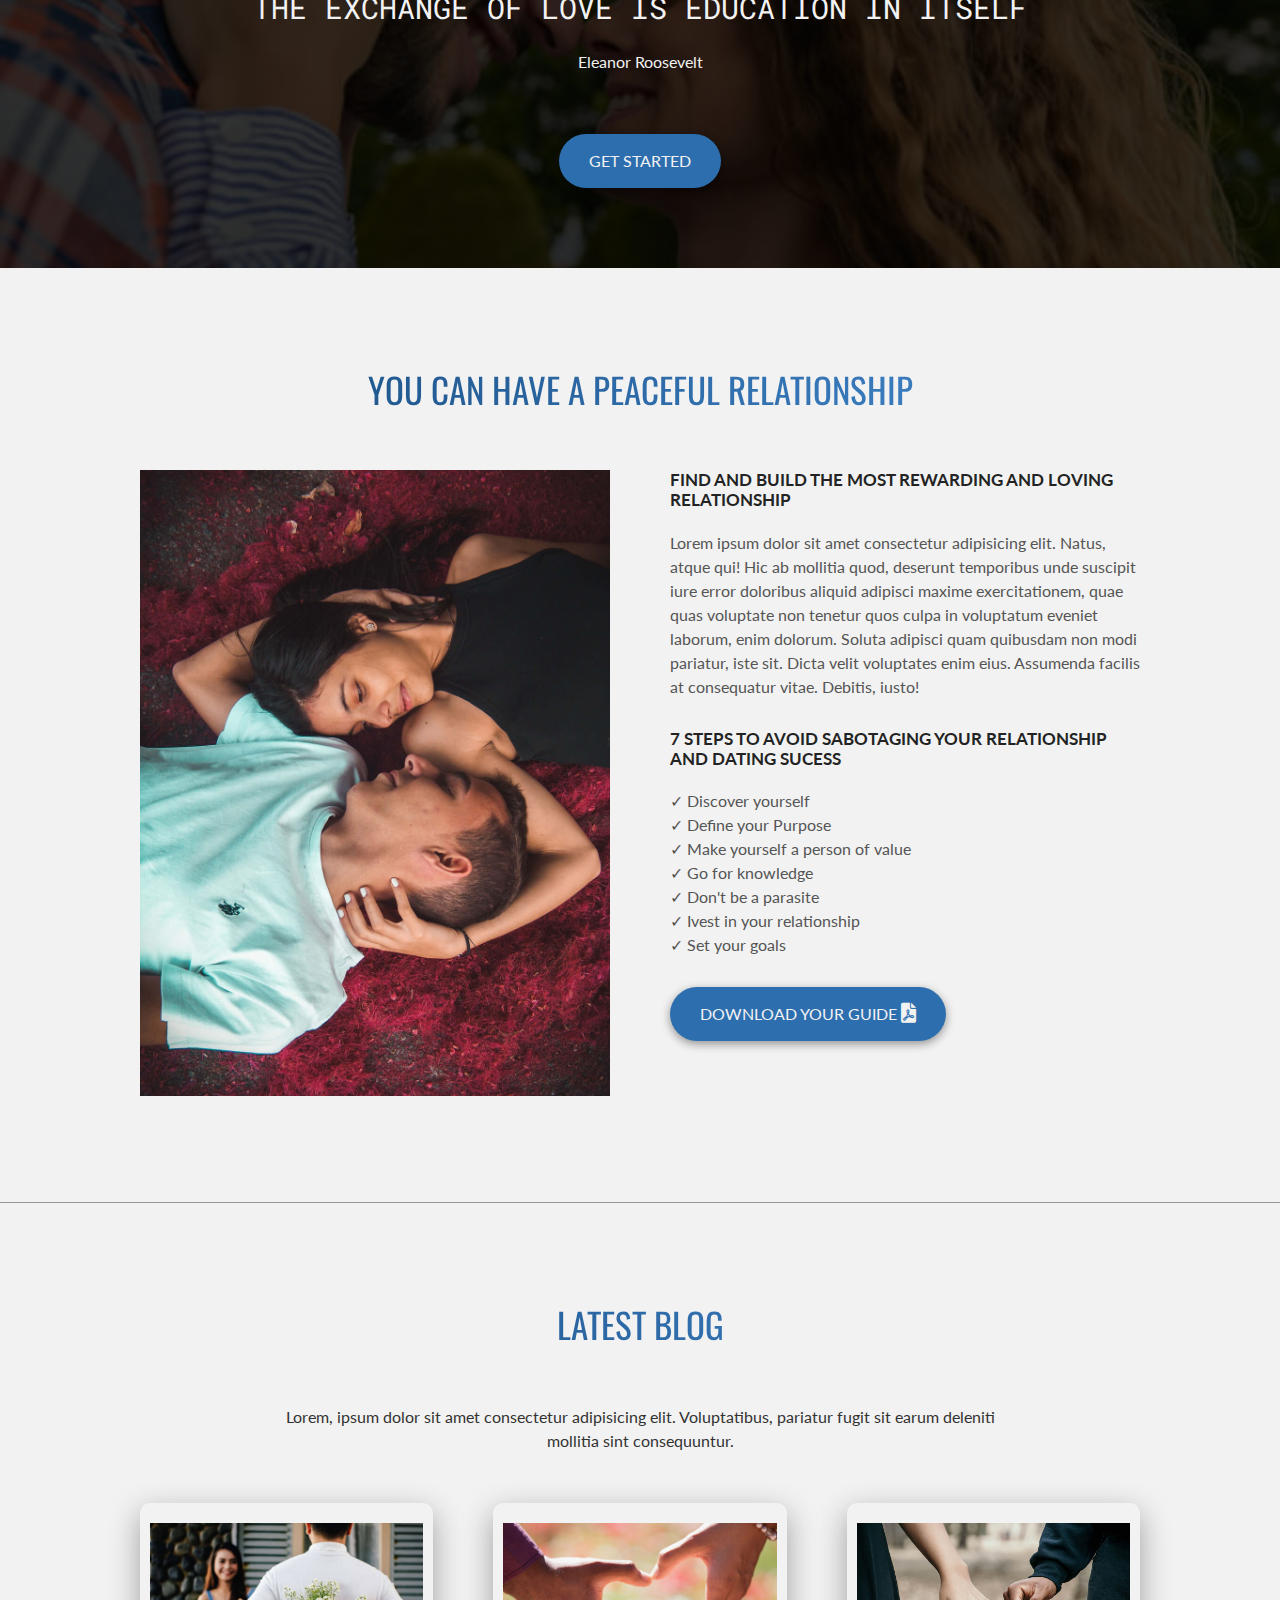
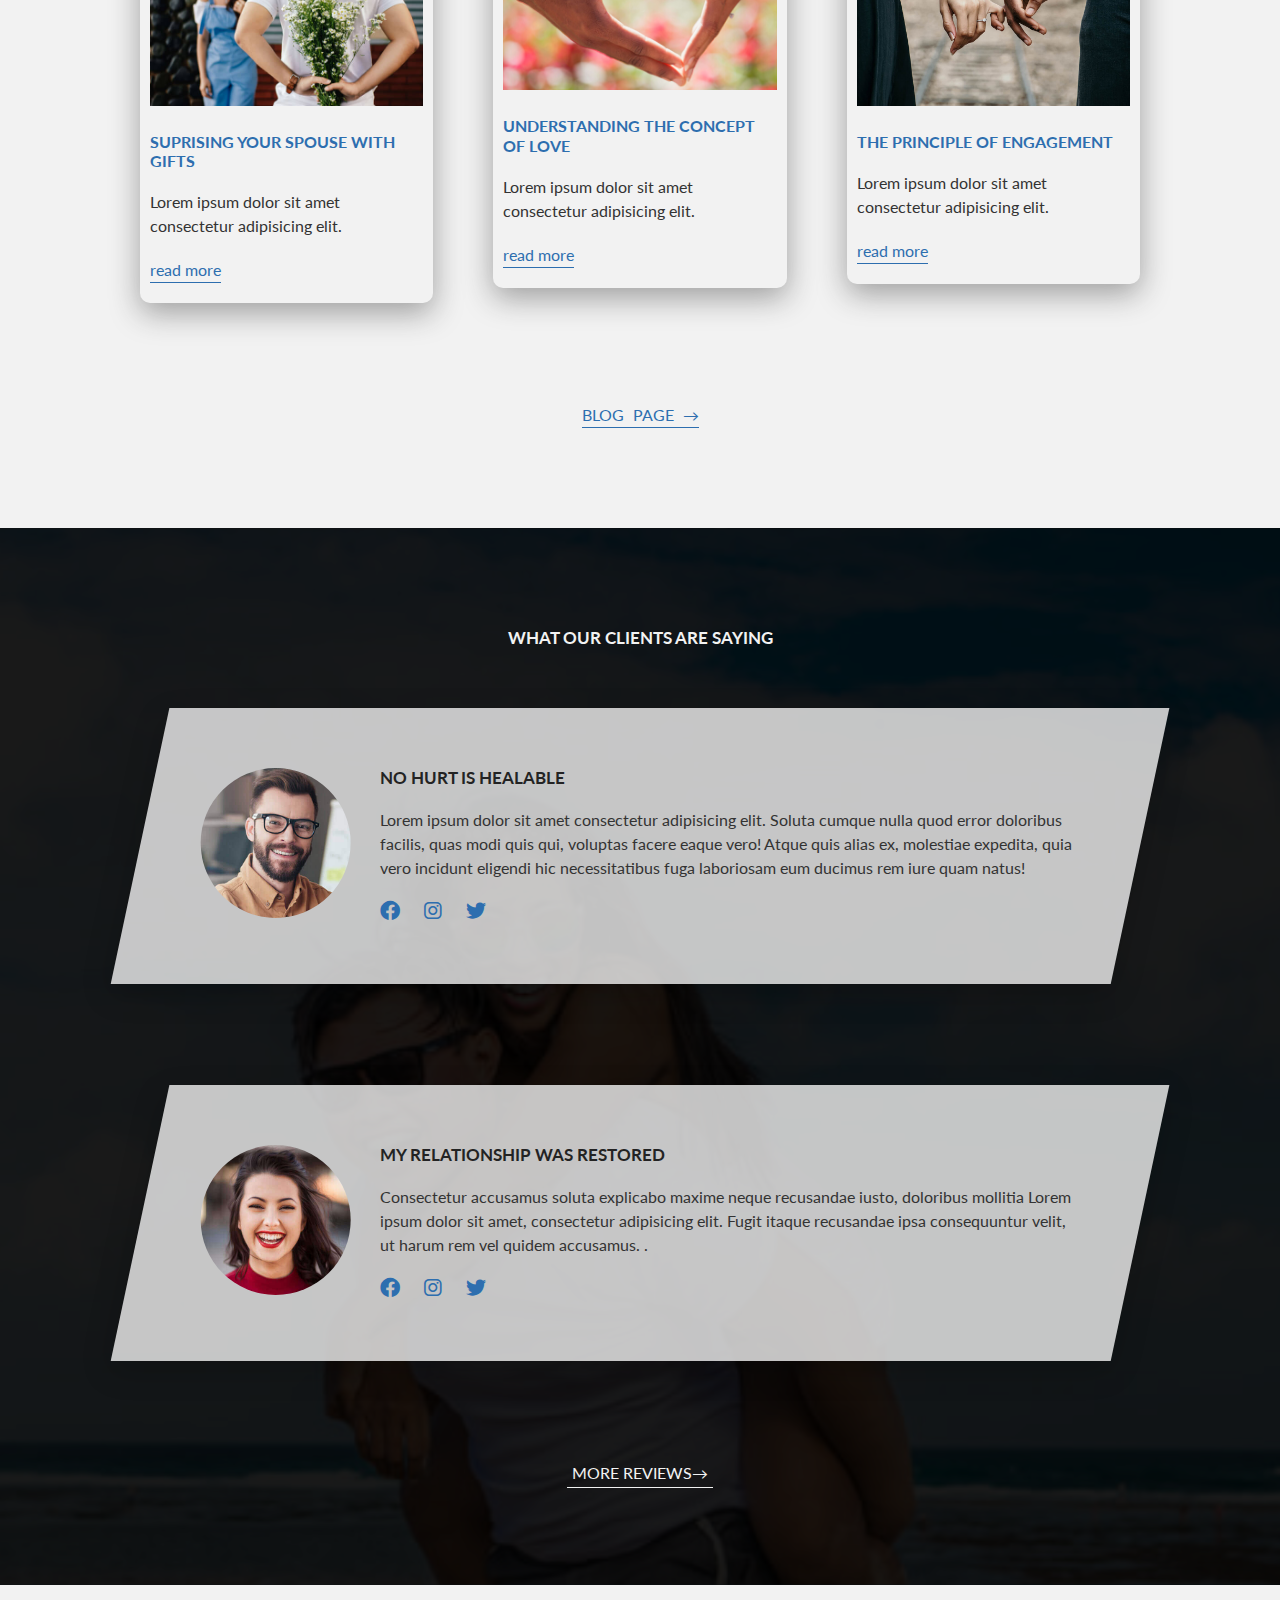
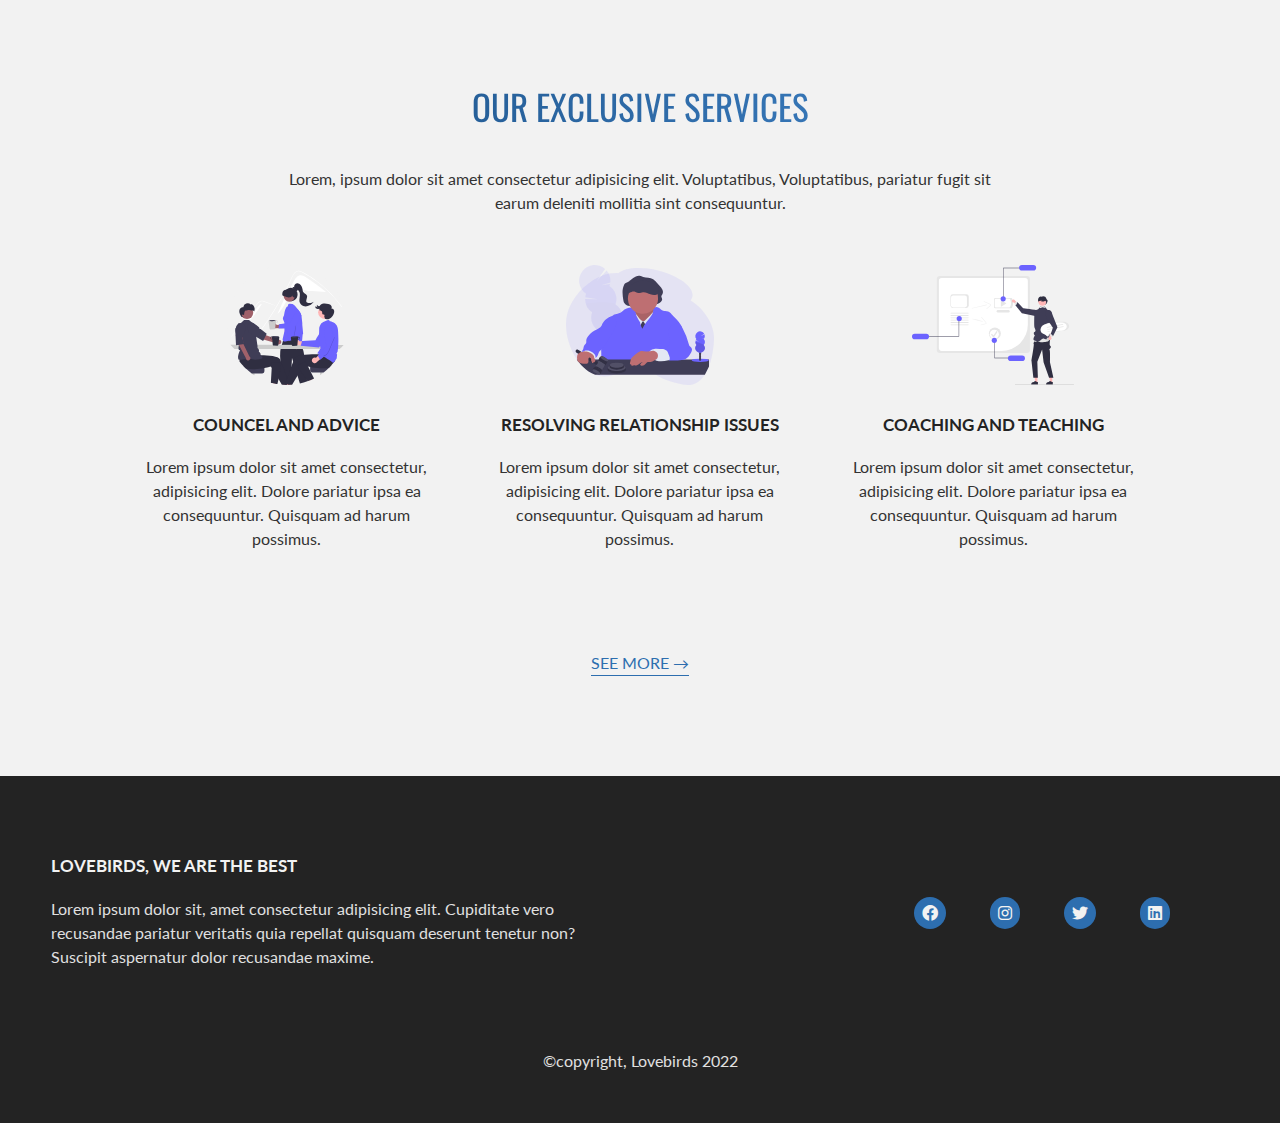
==== commit 466fb48c: "Update index.html" ====
--- a/index.html
+++ b/index.html
@@ -157,7 +157,7 @@
        <h2 class="heading-secondary text-center mb-big">
            latest blog
        </h2>
-       <p class="blog-text">Lorem, ipsum dolor sit amet consectetur adipisicing elit. Voluptatibus, pariatur fugit sit earum deleniti mollitia sint consequuntur? Eaque doloremque debitis, ut voluptatem amet earum eveniet!</p>
+       <p class="blog-text">Lorem, ipsum dolor sit amet consectetur adipisicing elit. Voluptatibus, pariatur fugit sit earum deleniti mollitia sint consequuntur.</p>
        <div class="row">
 
            <div class="col-1-of-3"> 
@@ -253,7 +253,7 @@
         <h2 class="heading-secondary mb-medium text-center">
             our exclusive services
         </h2>
-        <p class="blog-text">Lorem, ipsum dolor sit amet consectetur adipisicing elit. Voluptatibus, pariatur fugit sit earum deleniti mollitia sint consequuntur? Eaque doloremque debitis, ut voluptatem amet earum eveniet!</p>
+        <p class="blog-text">Lorem, ipsum dolor sit amet consectetur adipisicing elit. Voluptatibus, Voluptatibus, pariatur fugit sit earum deleniti mollitia sint consequuntur. </p>
 
         <div class="row">
             <div class="col-1-of-3">
--- a/main.css
+++ b/main.css
@@ -207,7 +207,7 @@
 }
 @media (max-width: 37.5em) {
   .paragraph {
-    width: 70%;
+    width: 90%;
   }
 }
 .paragraph1 {
@@ -347,6 +347,11 @@
   margin-bottom: 5rem;
 }
 
+@media (max-width: 56.25em) {
+  .blog-text {
+    width: 100%;
+  }
+}
 .composition {
   position: relative;
 }
@@ -1031,12 +1036,12 @@
   width: 6rem;
   height: 6rem;
   border-radius: 50%;
-  background-image: radial-gradient(#124374, #124374);
+  background-image: radial-gradient(#000, #124374);
   position: fixed;
   top: 3rem;
   right: 3rem;
   z-index: 1;
-  transition: all 0.8s;
+  transition: all 0.8s cubic-bezier(0.83, 0, 0.17, 1);
 }
 
 @media (max-width: 56.25em) {
@@ -1050,11 +1055,11 @@
   height: 100vh;
   position: fixed;
   top: 0;
-  right: 0;
+  left: 0;
   z-index: 5;
   opacity: 0;
   width: 0;
-  transition: all 0.8s;
+  transition: all 0.8s cubic-bezier(0.68, -0.55, 0.265, 1.55);
 }
 
 .navigation__list {
@@ -1063,6 +1068,7 @@
   left: 50%;
   transform: translate(-50%, -50%);
   text-align: center;
+  width: 100%;
 }
 
 .navigation__item {
@@ -1231,6 +1237,7 @@
 .feature1 {
   padding: 10rem 2rem;
   background-color: #f2f2f2;
+  border-bottom: 1px solid #999;
 }
 
 #blog {
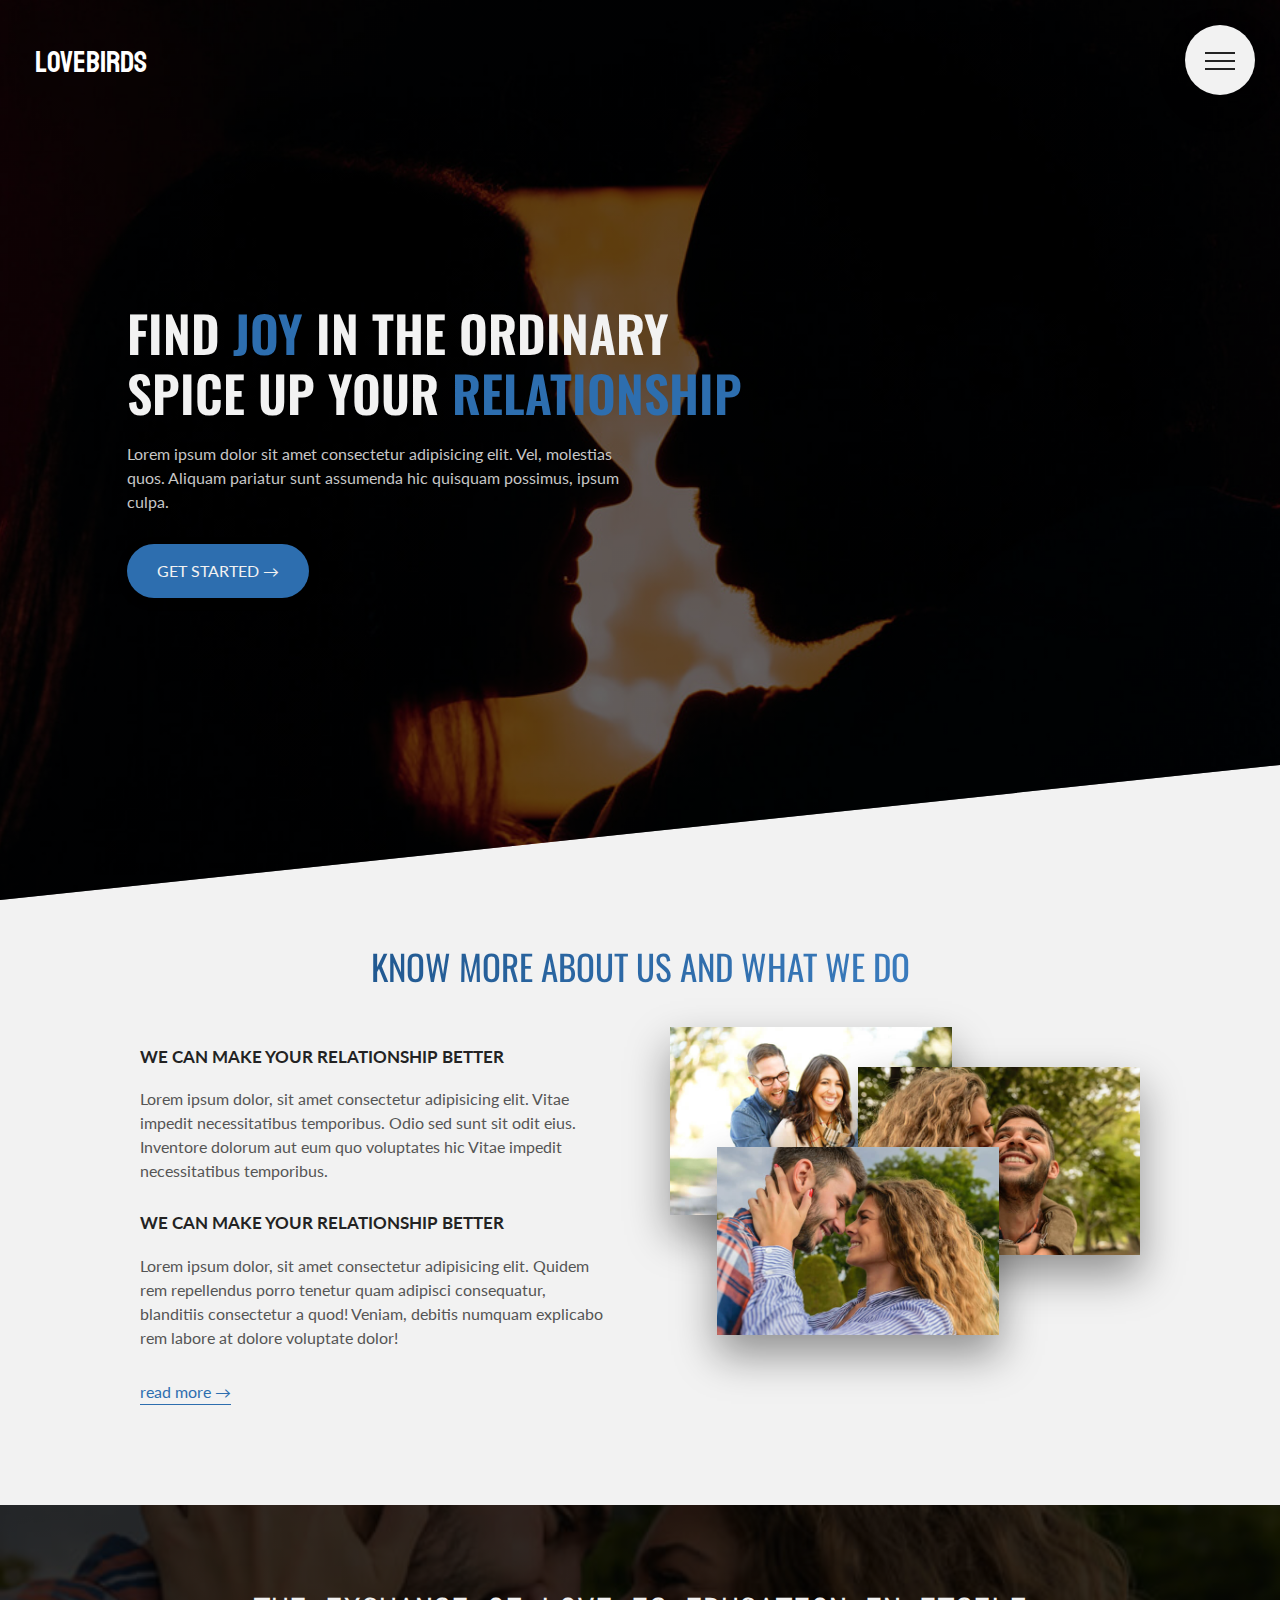
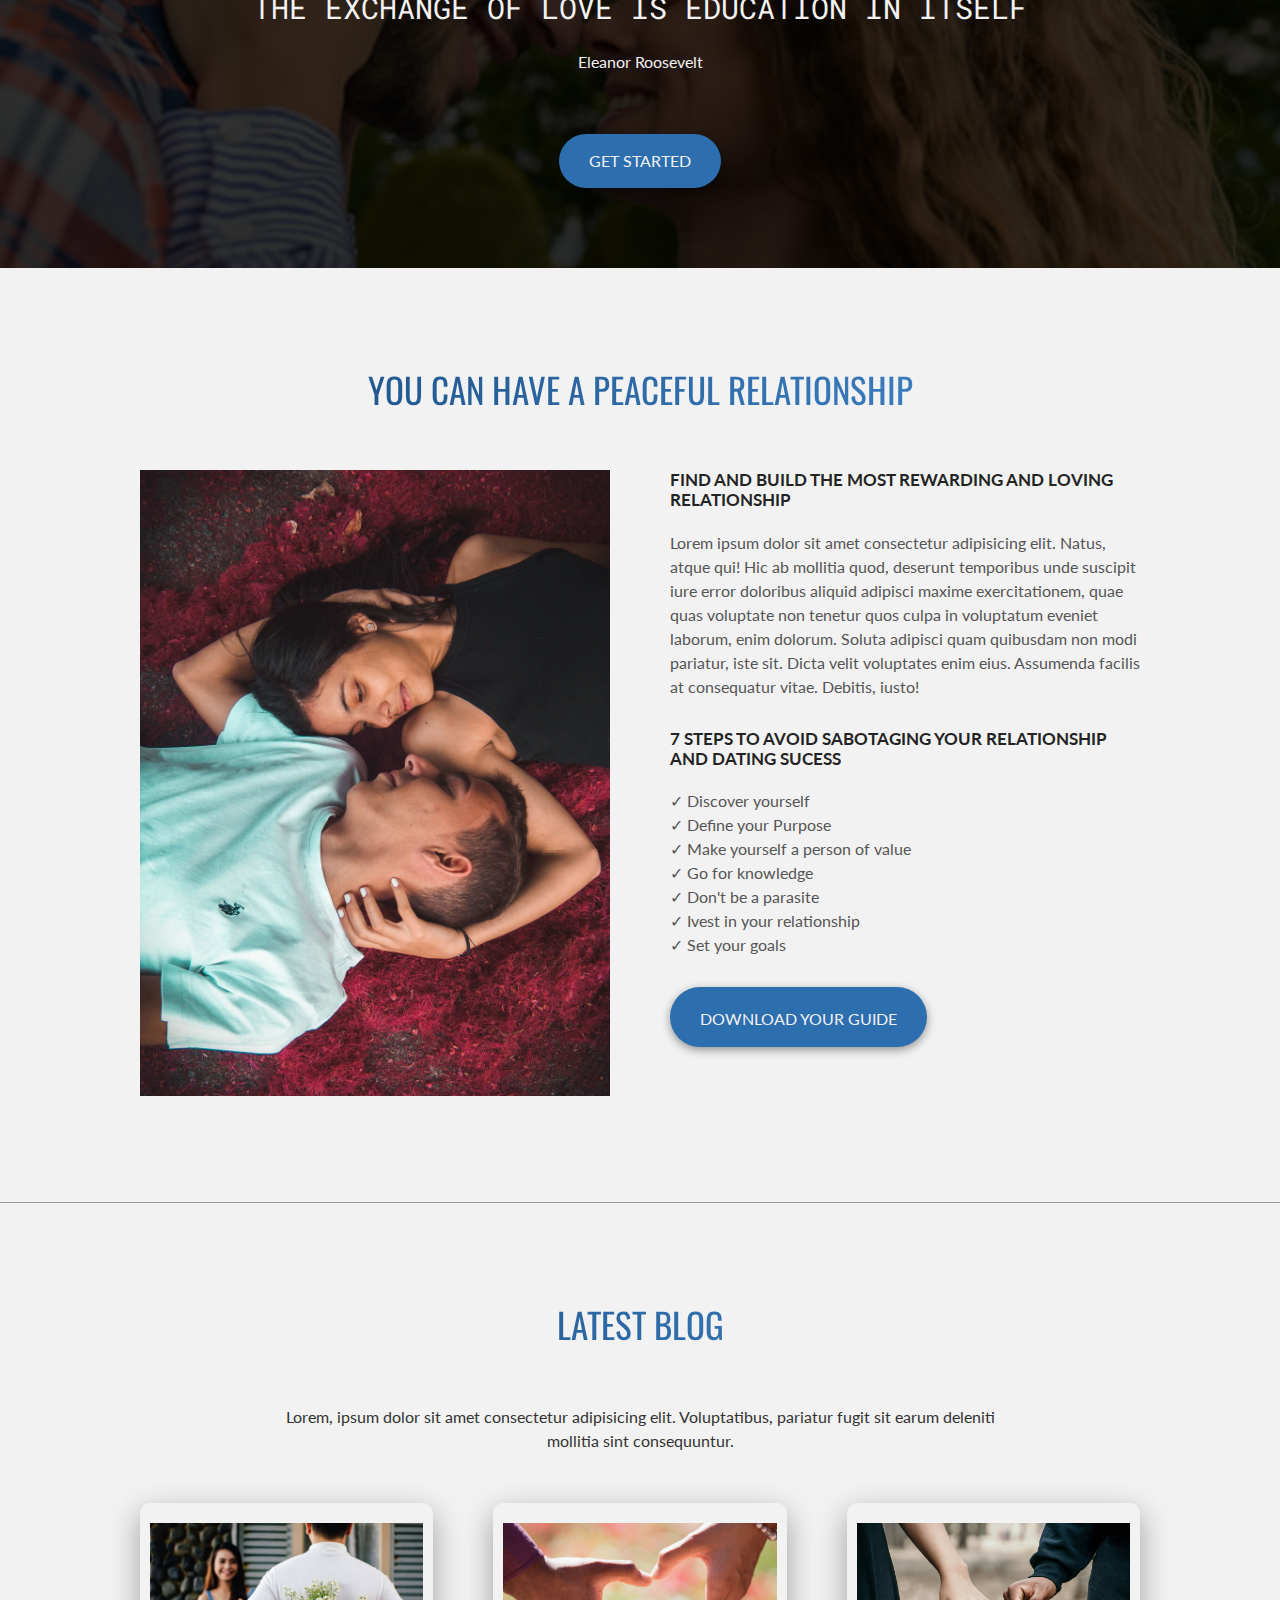
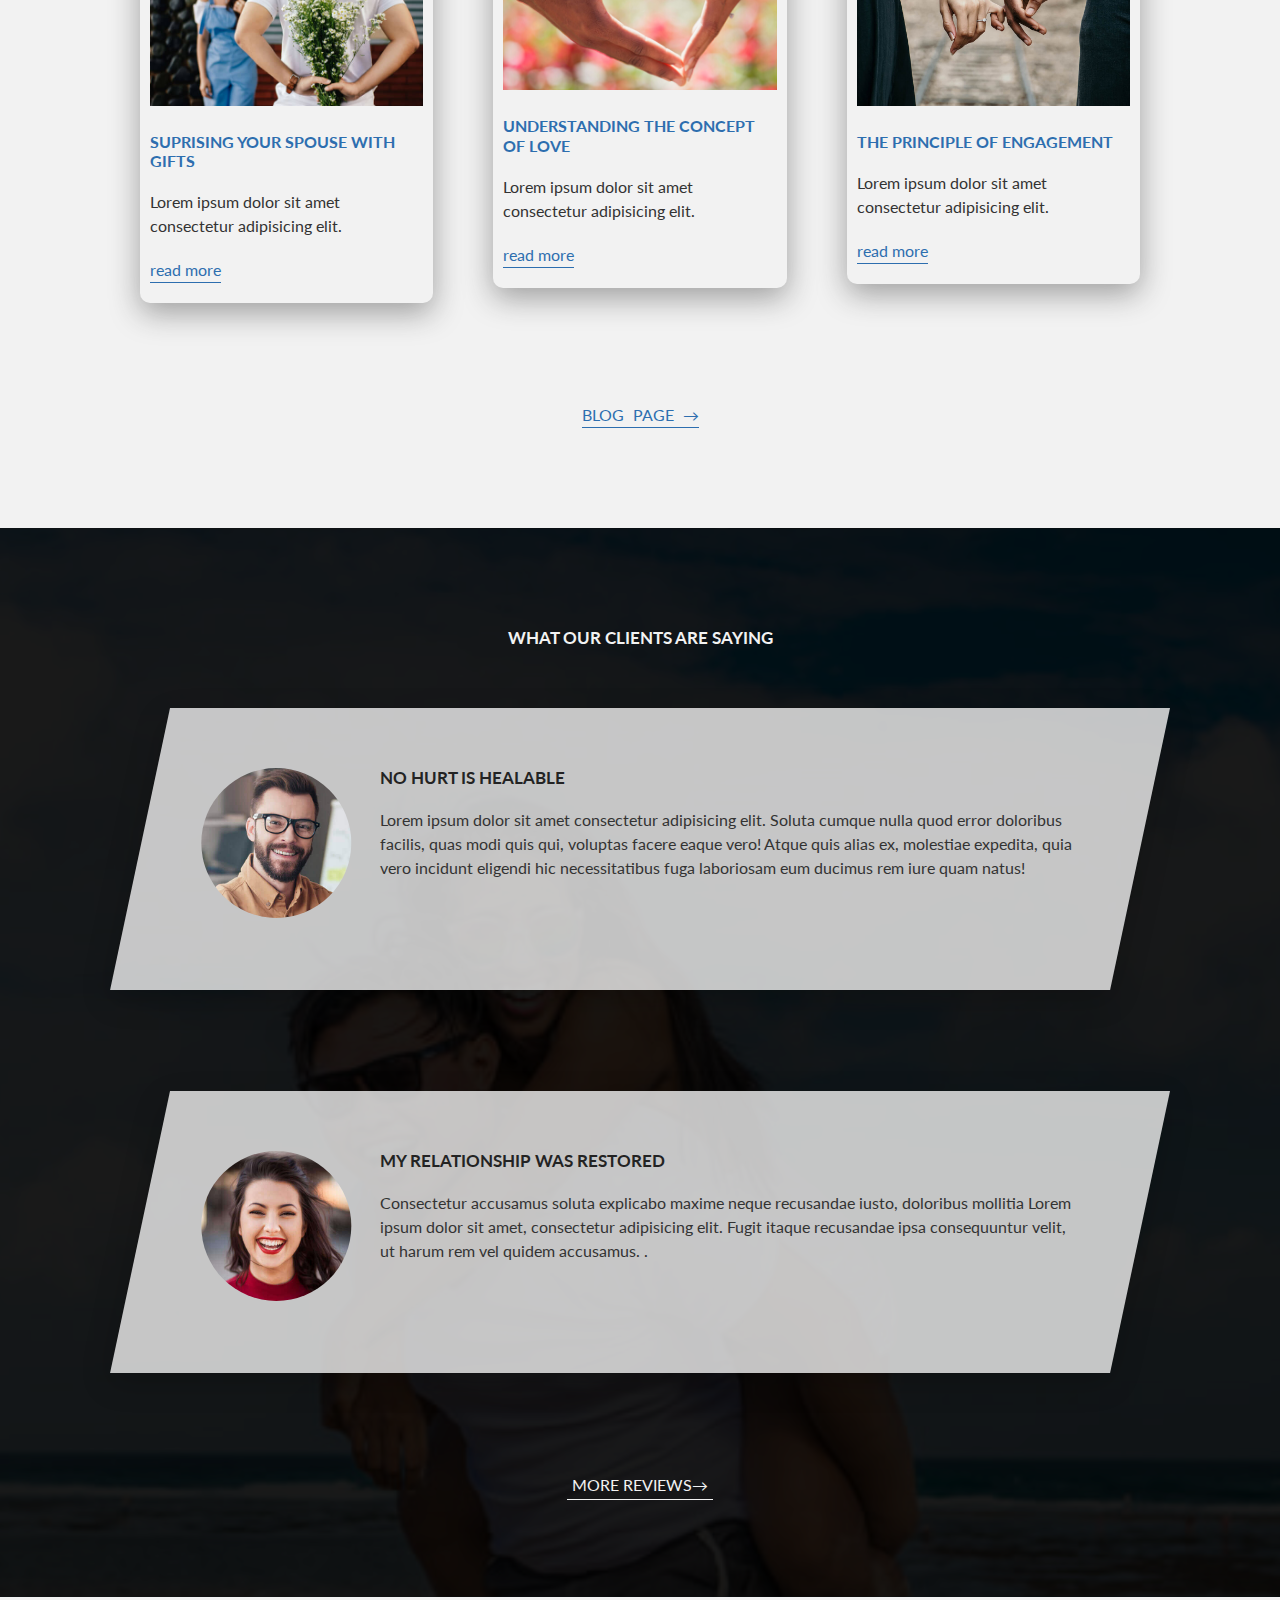
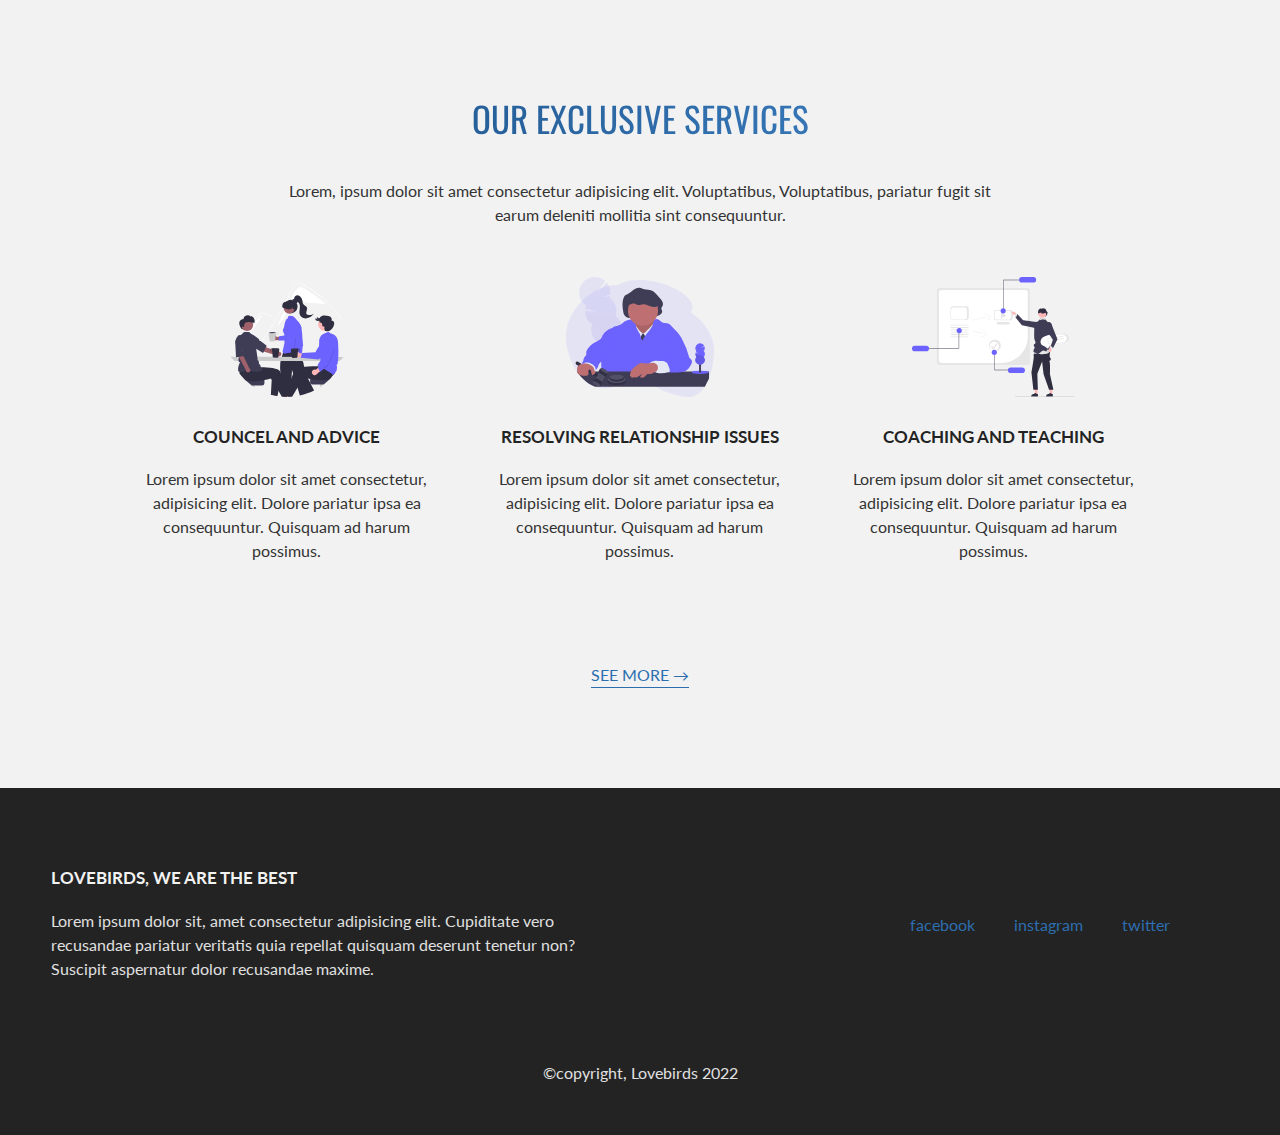
==== commit dfba9ddf: "Update index.html" ====
--- a/index.html
+++ b/index.html
@@ -9,7 +9,6 @@
    <link rel="stylesheet" href="main.css">
 
     <!-- FONT AWESOME -->
-        <link rel="stylesheet" href="all.min.css">
 
         
     <!-- FONT -->
@@ -310,10 +309,9 @@
                 <p class="footer-box__text">Lorem ipsum dolor sit, amet consectetur adipisicing elit. Cupiditate vero recusandae pariatur veritatis quia repellat quisquam deserunt tenetur non? Suscipit aspernatur dolor recusandae maxime.</p>
             </div>
             <div class="footer-socials">
-                <i class="fa-brands fa-facebook footer-socials__icon"></i>
-                <i class="fa-brands fa-instagram footer-socials__icon"></i>
-                <i class="fa-brands fa-twitter  footer-socials__icon"></i>
-                <i class="fa-brands fa-linkedin footer-socials__icon"></i>
+                <a href="#" class="footer-socials__icon">facebook</a>
+                <a href="#" class="footer-socials__icon">instagram</a>
+                <a href="#" class="footer-socials__icon">twitter</a>
             </div>
         </div>
         <p class="footer-copyright text-center">&copy;copyright, Lovebirds 2022</p>
--- a/main.css
+++ b/main.css
@@ -469,6 +469,7 @@
 @media (max-width: 56.25em) {
   .footer-box {
     width: 100%;
+    margin-bottom: 3rem;
   }
 }
 .footer-box__heading {
@@ -480,29 +481,25 @@
 }
 
 .footer-socials__icon {
-  background-color: #2d6eaf;
-  color: #f2f2f2;
-  border-radius: 10rem;
-  padding: 0.8rem;
+  color: #2d6eaf;
 }
 
 @media (max-width: 56.25em) {
   .footer-socials__icon {
     text-align: left;
-    margin-top: 3rem;
+    margin-top: 6rem;
   }
 
   .footer-socials__icon:not(:last-child) {
-    margin-right: 3rem;
+    margin-right: 5rem;
   }
 }
 .footer-socials__icon:not(:last-child) {
-  margin-right: 4rem;
+  margin-right: 3.5rem;
 }
 
 .footer-socials__icon:hover {
   color: #2d6eaf;
-  background-color: #f2f2f2;
 }
 
 .footer-copyright {
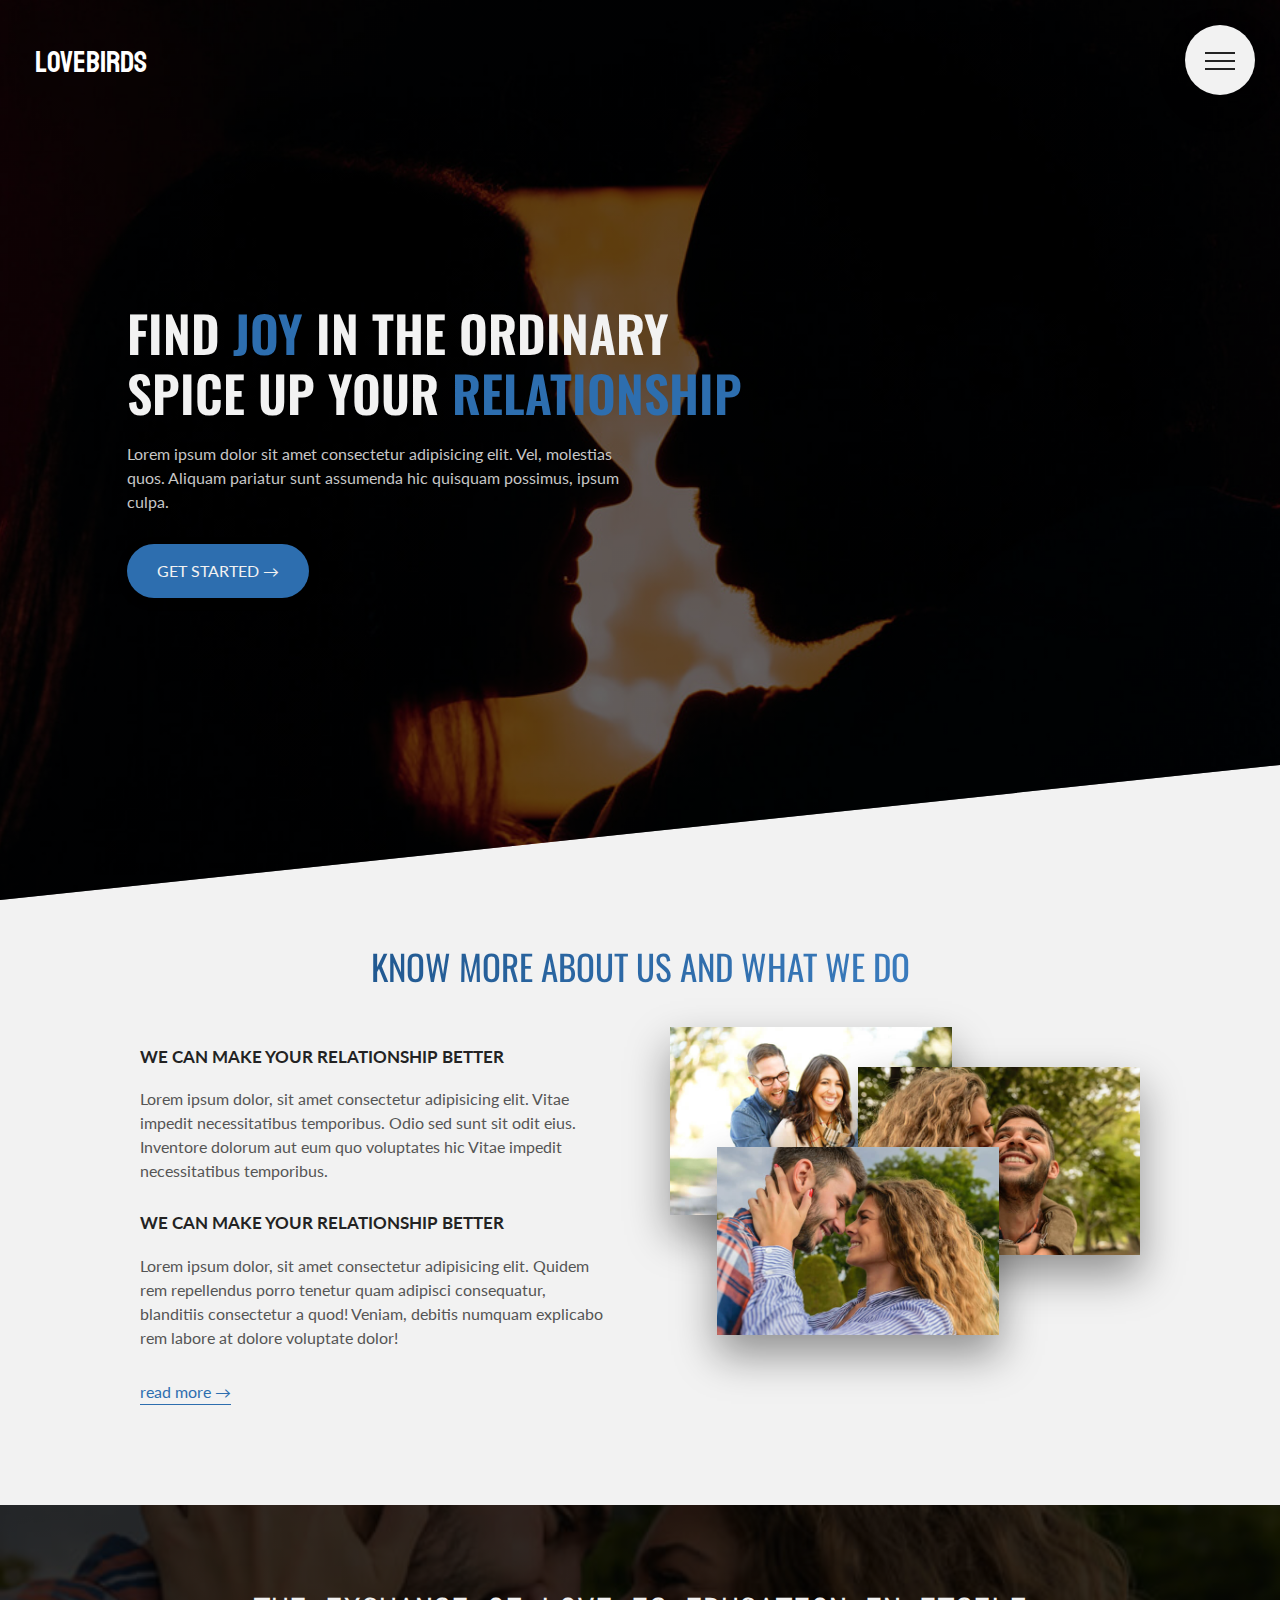
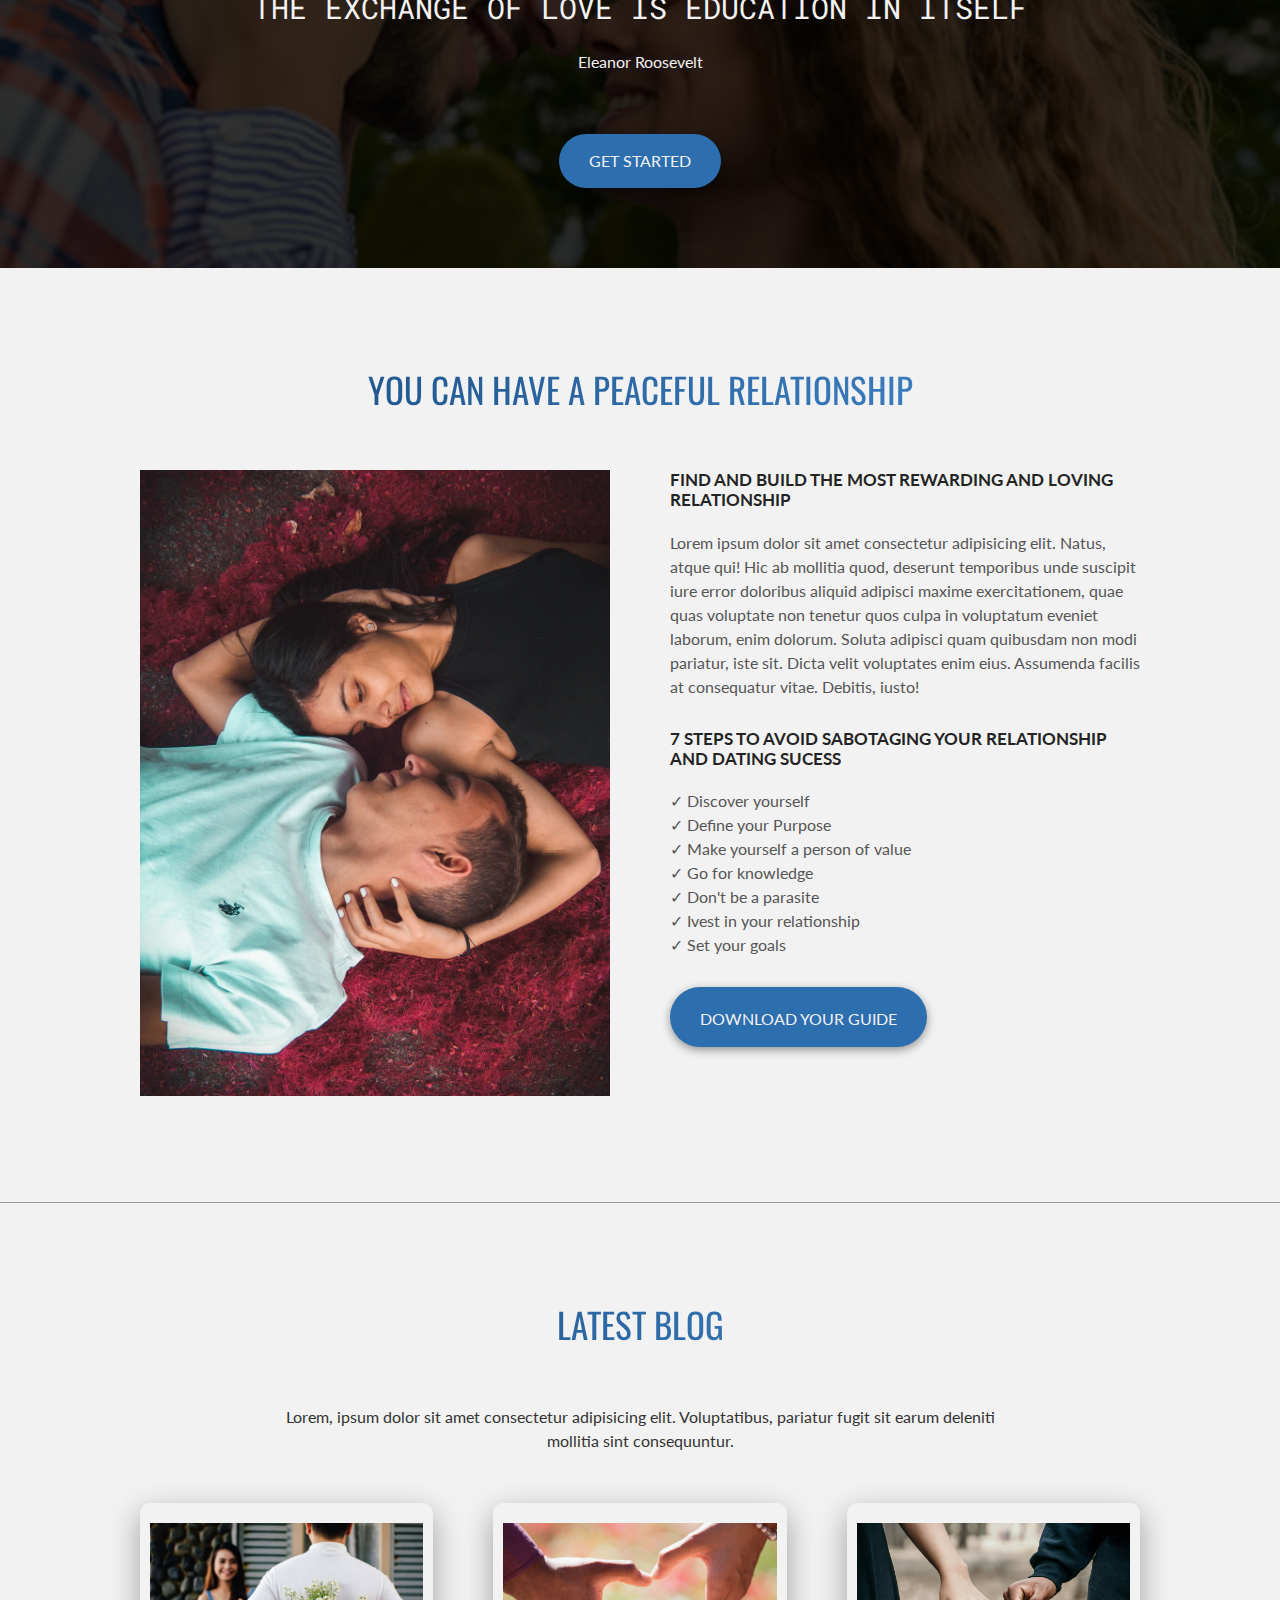
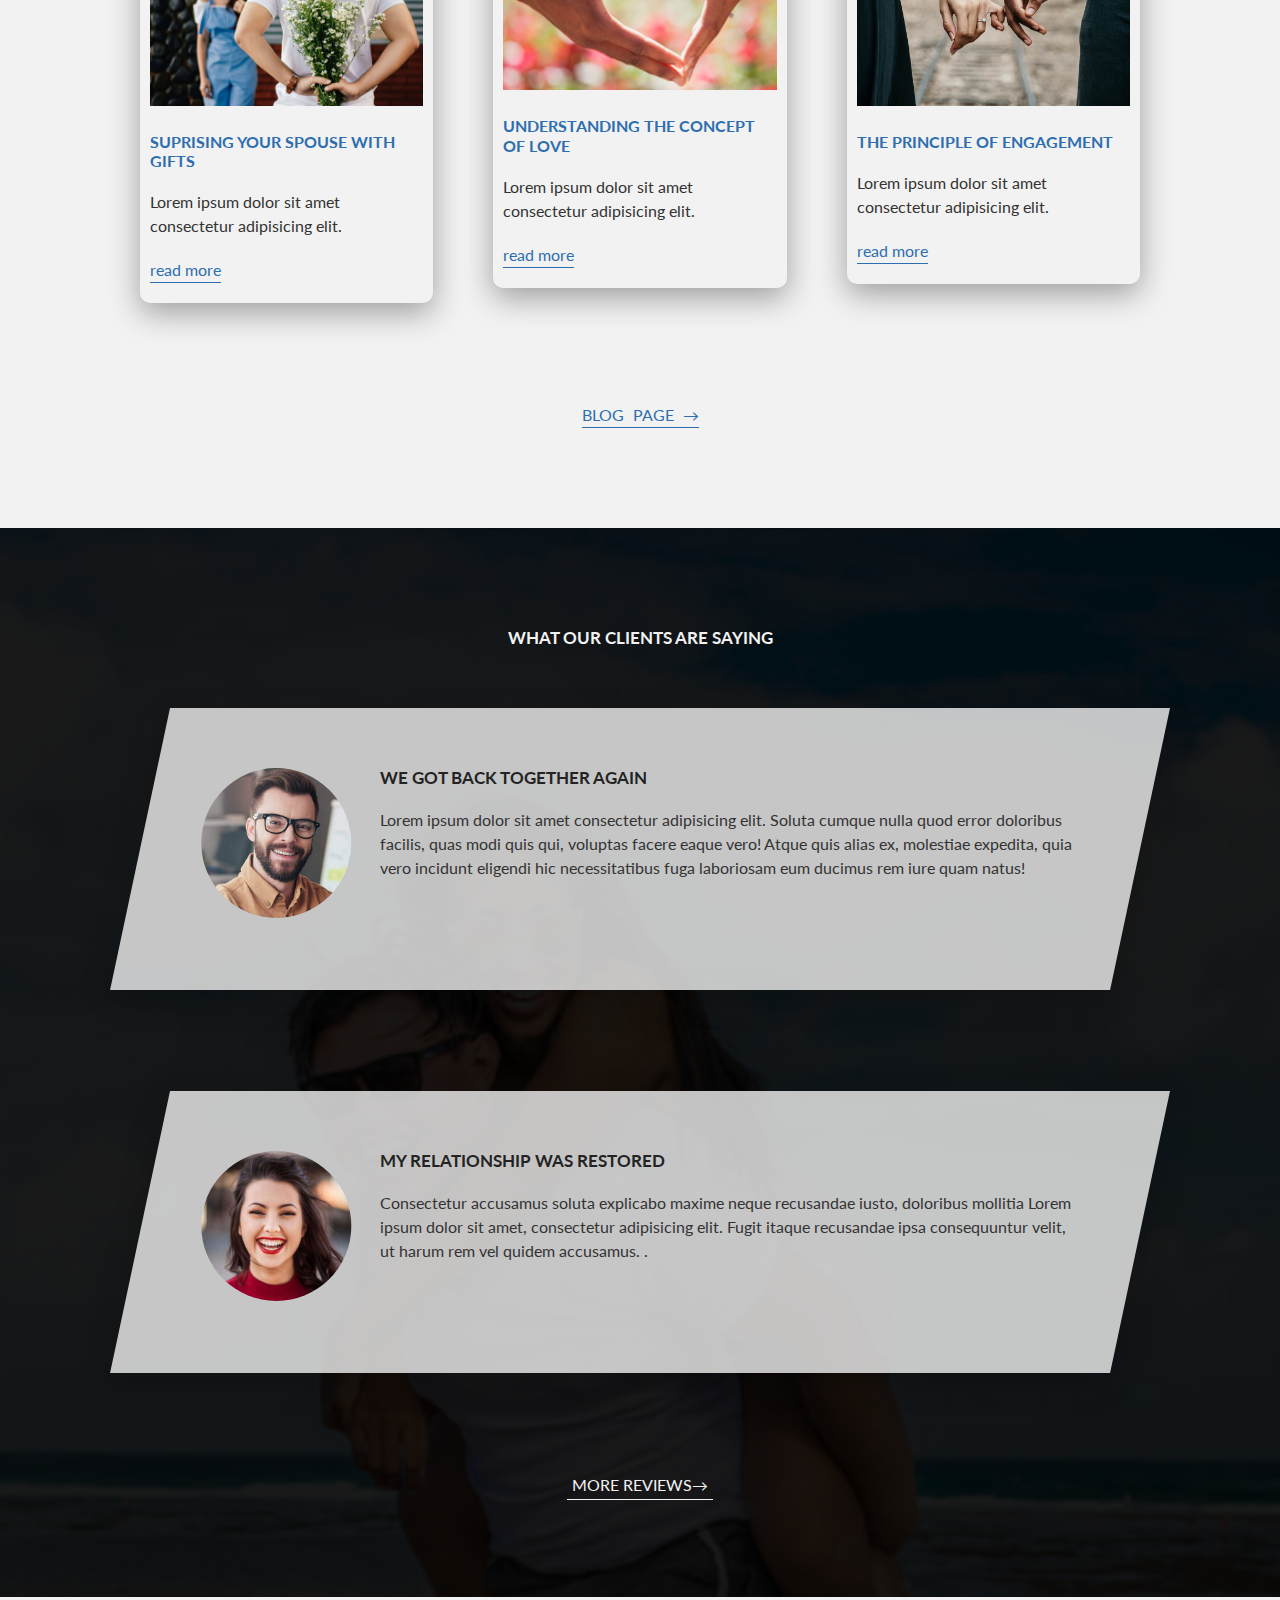
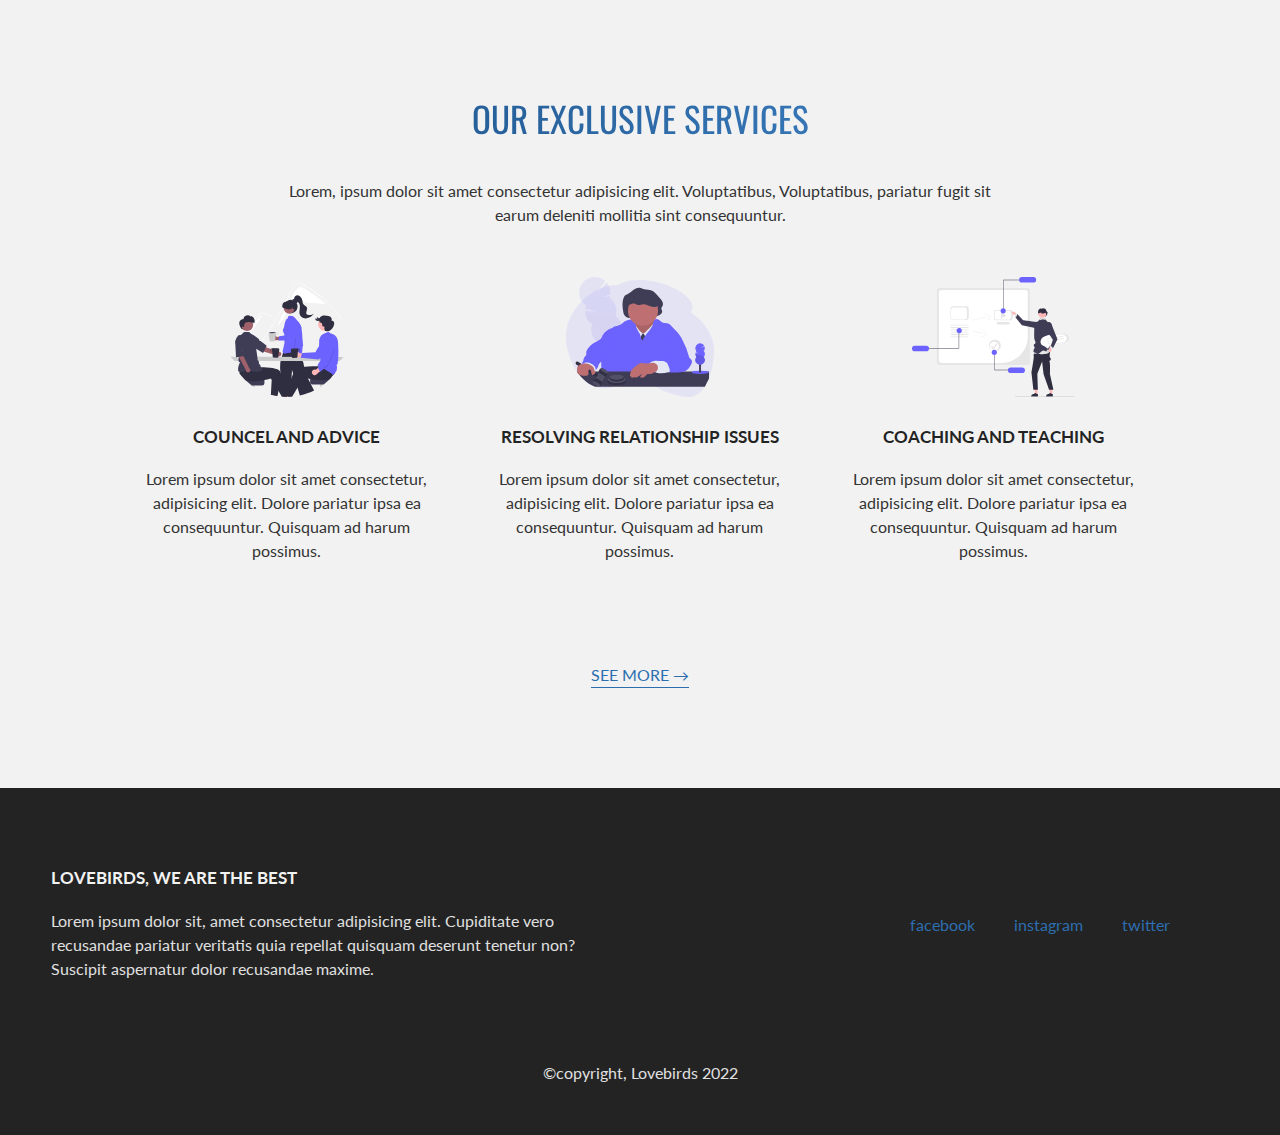
==== commit 95334c7b: "Update index.html" ====
--- a/index.html
+++ b/index.html
@@ -68,12 +68,7 @@
         <a href="#" class="btn btn-blue">get started &rarr;</a>
     </div>
 
-    <!-- <div class="heading-icon">     
-        <i class="fa-brands fa-facebook"></i>
-        <i class="fa-brands fa-instagram"></i>
-        <i class="fa-brands fa-twitter"></i>
-        <i class="fa-brands fa-linkedin"></i>
-    </div> -->
+    
 </div>
     </header>
     <!-- ABOUT SECTION -->
@@ -208,7 +203,7 @@
     <!-- REVIEW SECTION -->
 
     <section class="testimonial">
-        <h3 class="heading-tertiary mb-big text-center review-heading">what our clients are saying</h3>
+        <h2 class="heading-tertiary mb-big text-center review-heading">what our clients are saying</h2>
         <div class="review">
             <figure class="review__img">
                 <img class="review__photo" src="images/client1.jpg" 
@@ -216,7 +211,7 @@
                 <figcaption class="review__caption">Daniel <br> Smith</figcaption>
             </figure>
             <div class="review__text">
-                <h3 class="heading-tertiary mb-small">no hurt is healable</h3>
+                <h3 class="heading-tertiary mb-small">We got back together again</h3>
                 <p class="review__paragraph">Lorem ipsum dolor sit amet consectetur adipisicing elit. Soluta cumque nulla quod error doloribus facilis, quas modi quis qui, voluptas facere eaque vero! Atque quis alias ex, molestiae expedita, quia vero incidunt eligendi hic necessitatibus fuga laboriosam eum ducimus rem iure quam natus!</p>
             
                 <i class="fa-brands fa-facebook review__icon"></i>
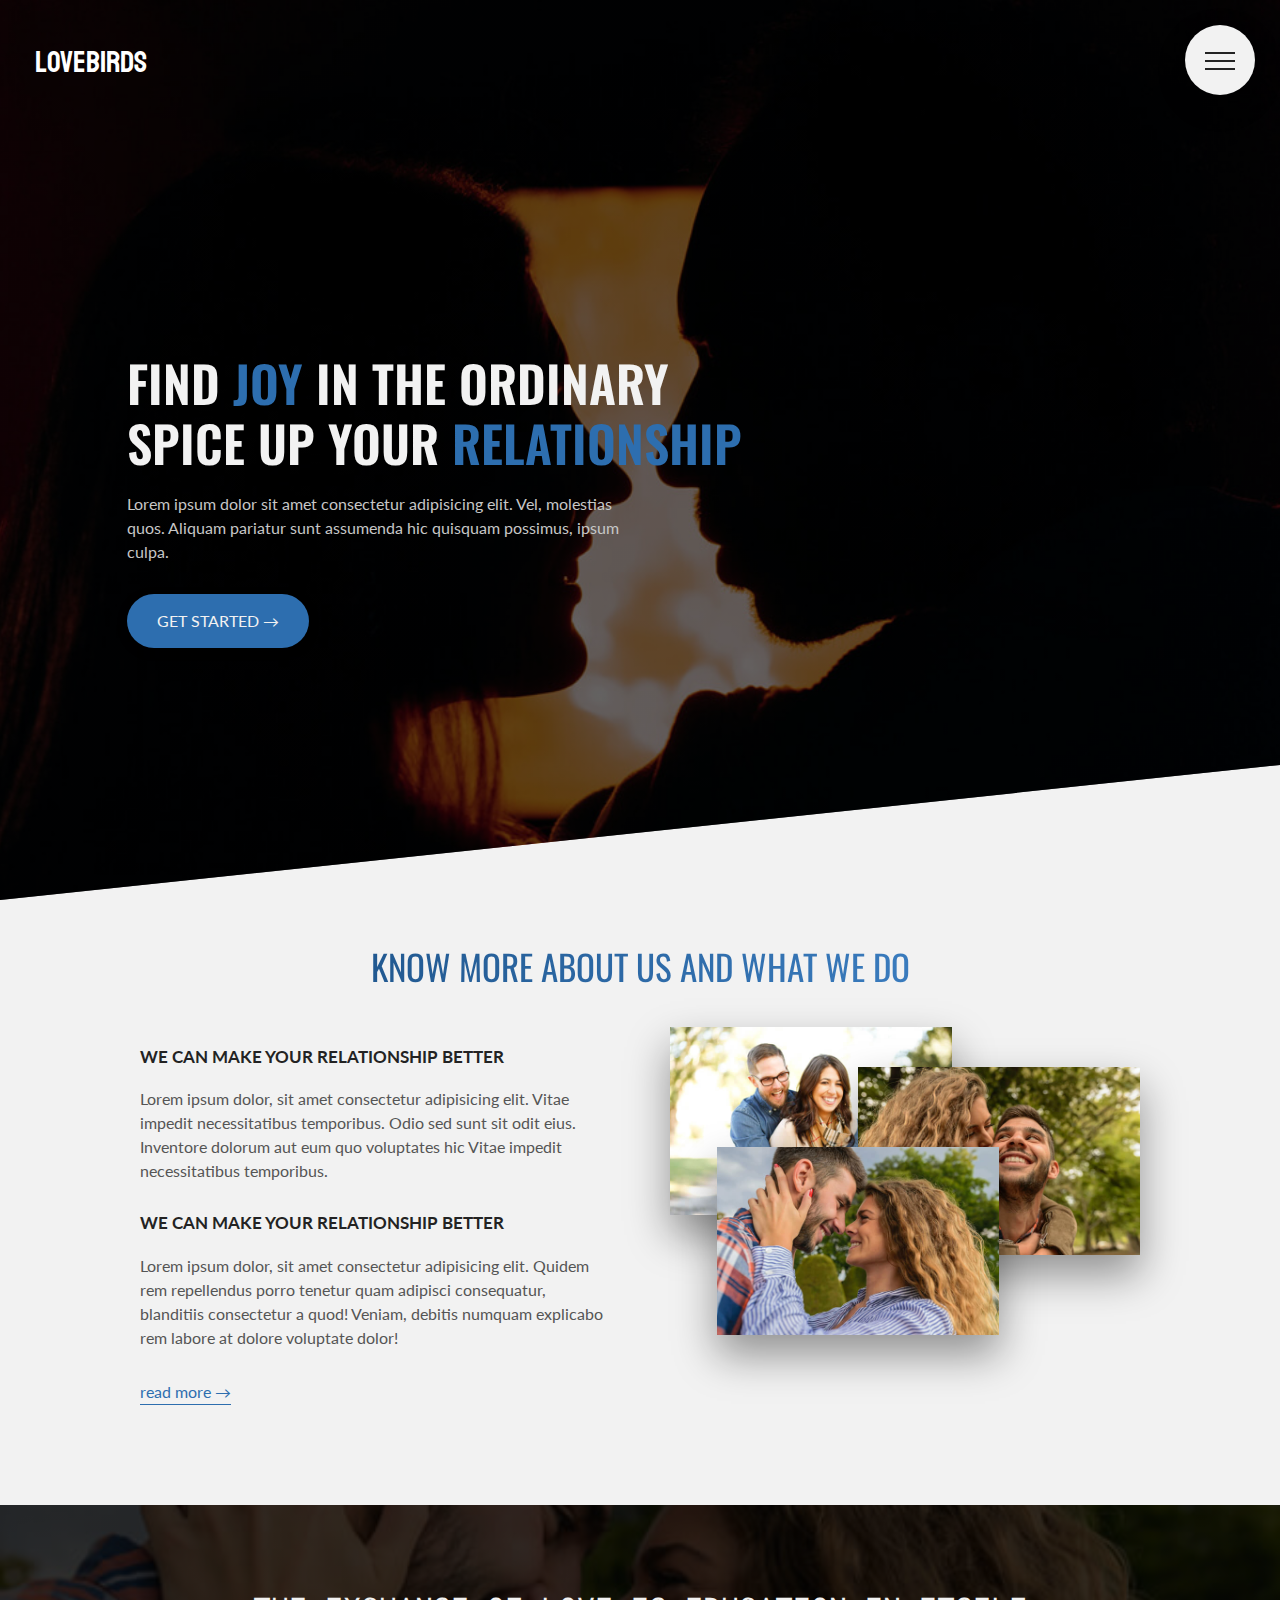
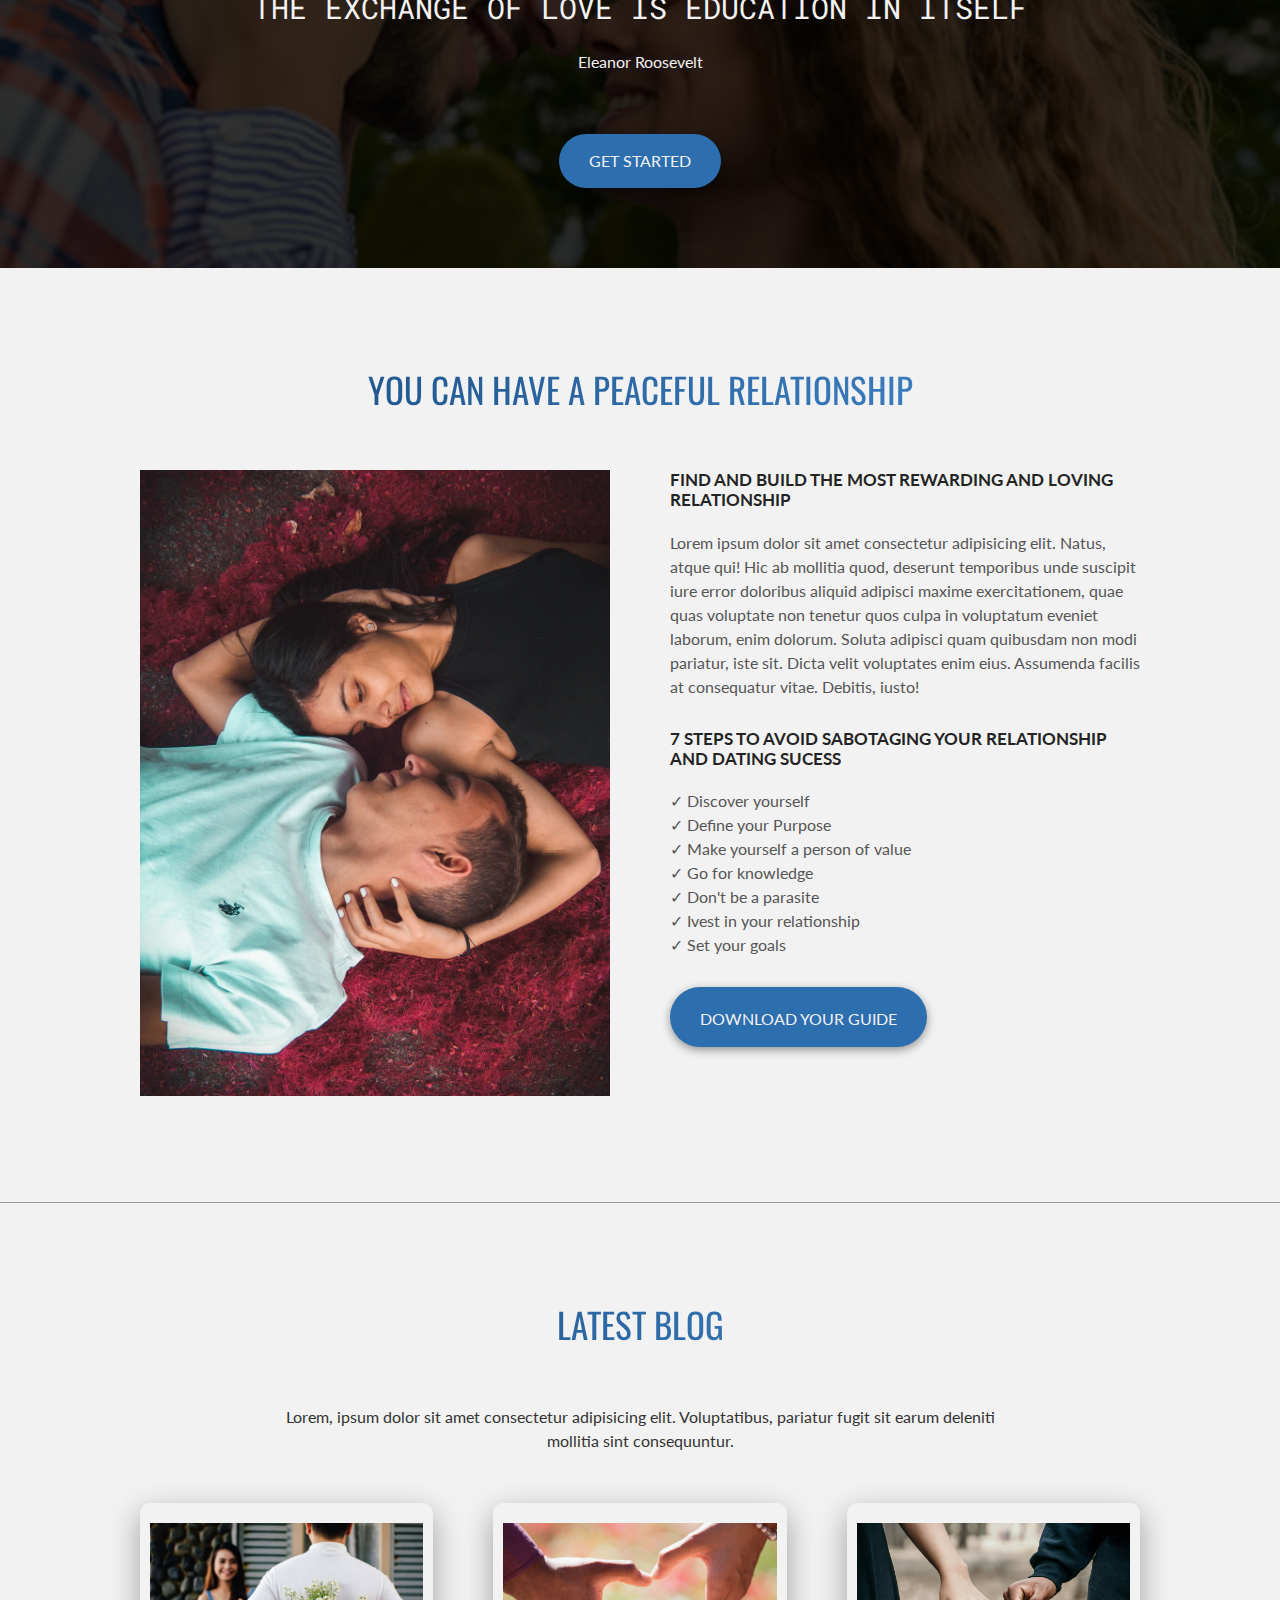
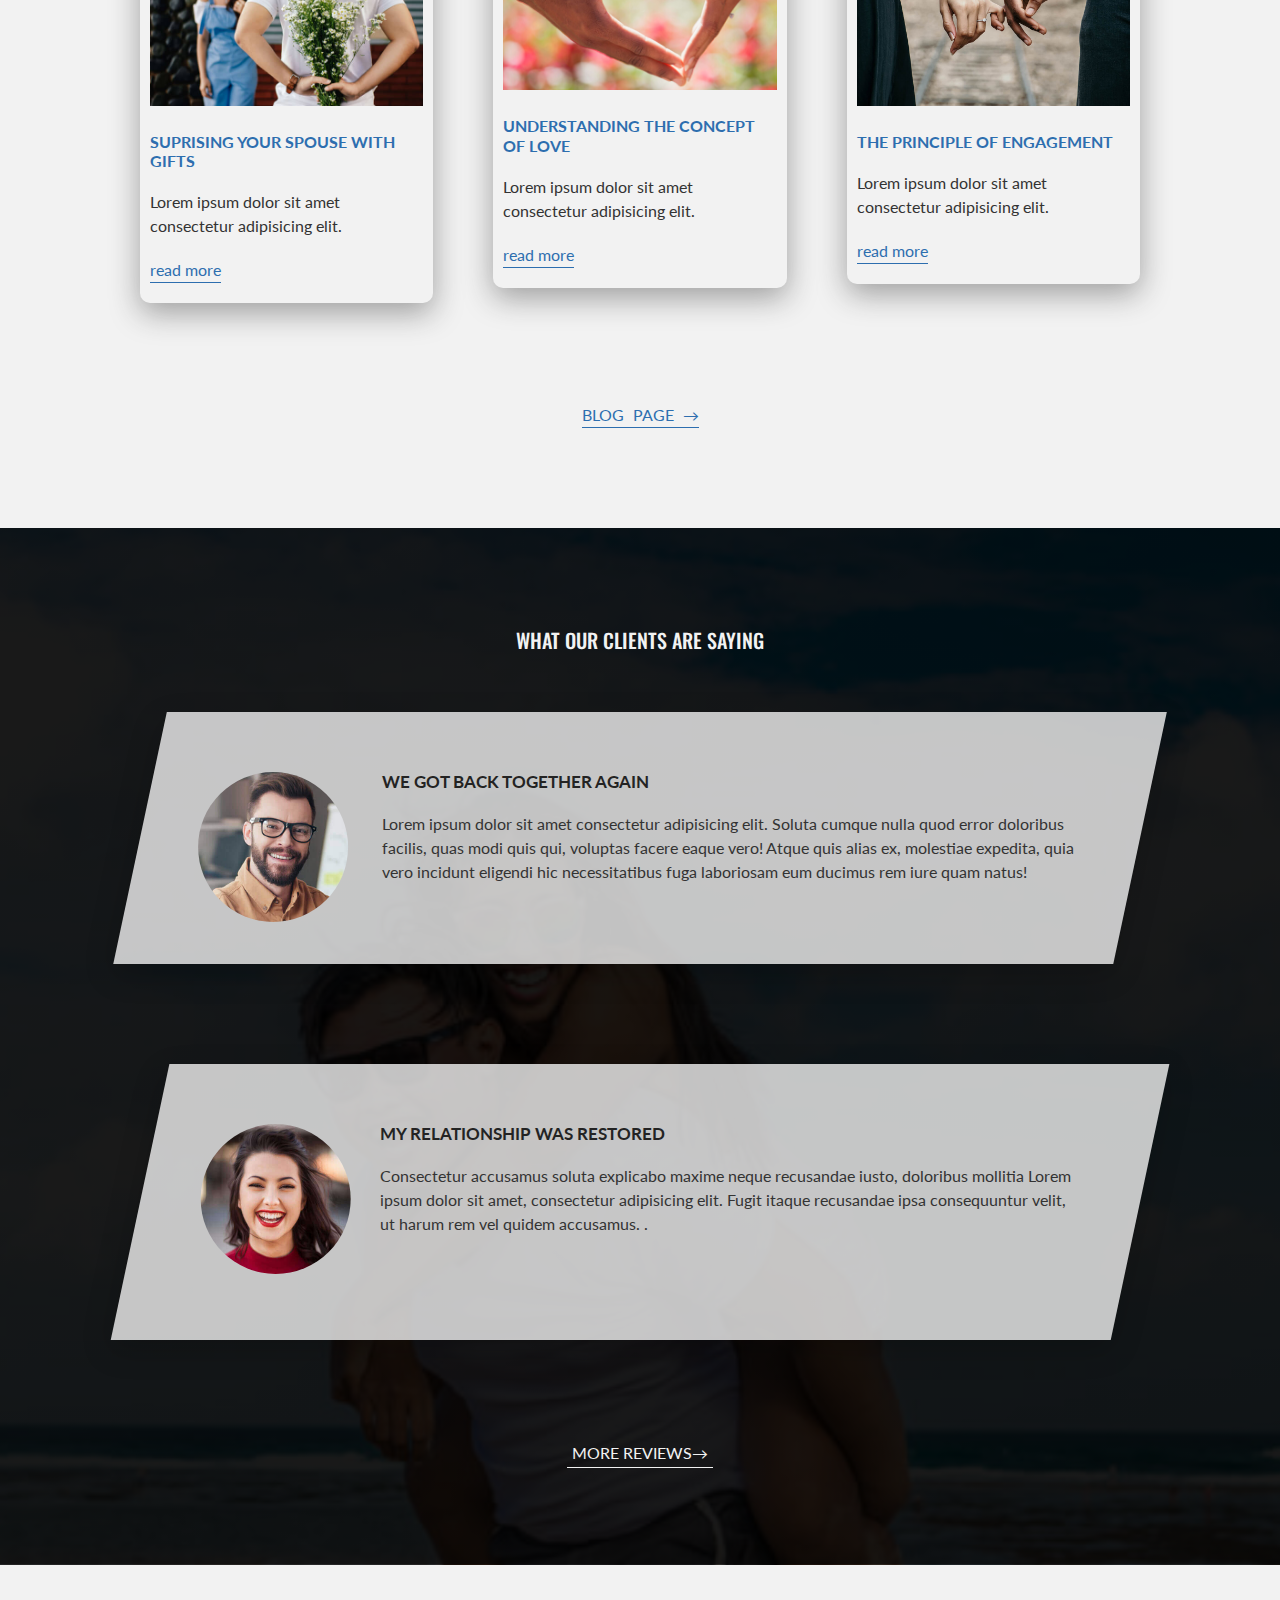
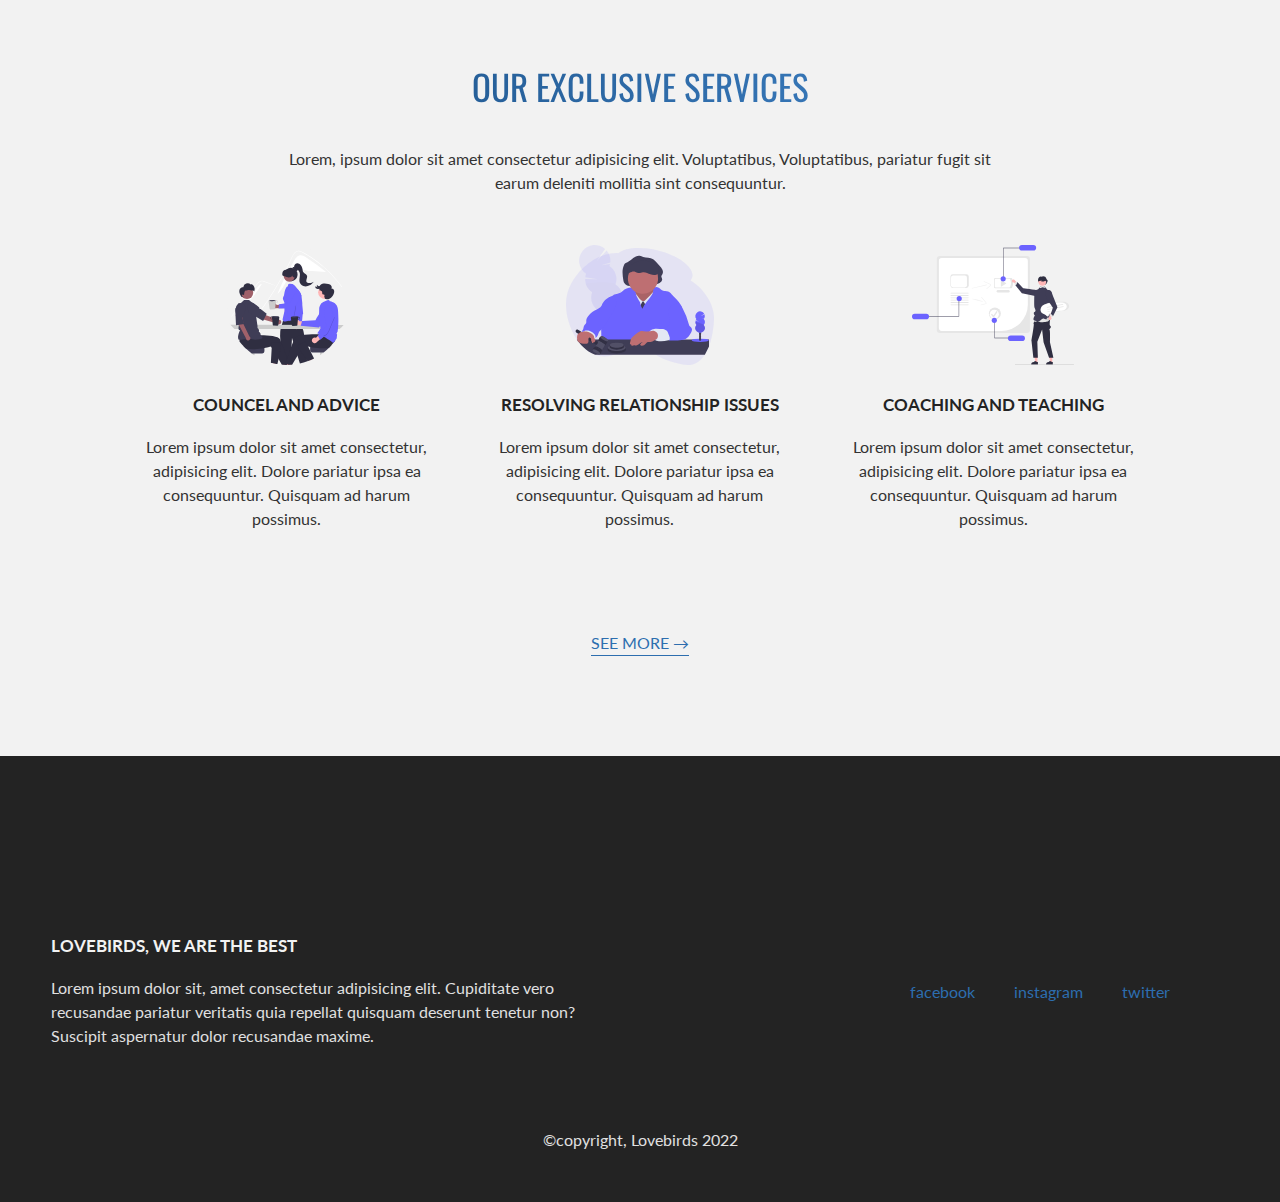
==== commit 975c7e56: "Update index.html" ====
--- a/index.html
+++ b/index.html
@@ -213,10 +213,7 @@
             <div class="review__text">
                 <h3 class="heading-tertiary mb-small">We got back together again</h3>
                 <p class="review__paragraph">Lorem ipsum dolor sit amet consectetur adipisicing elit. Soluta cumque nulla quod error doloribus facilis, quas modi quis qui, voluptas facere eaque vero! Atque quis alias ex, molestiae expedita, quia vero incidunt eligendi hic necessitatibus fuga laboriosam eum ducimus rem iure quam natus!</p>
-            
-                <i class="fa-brands fa-facebook review__icon"></i>
-                <i class="fa-brands fa-instagram review__icon"></i>
-                <i class="fa-brands fa-twitter review__icon"></i>
+        
             </div>
         </div>
 
--- a/main.css
+++ b/main.css
@@ -136,19 +136,13 @@
           animation-duration: 1s;
 }
 
+.heading-primary__main {
+  display: block;
+}
+
 @media (max-width: 37.5em) {
   .heading-primary {
-    font-size: 3.5rem;
-    width: 100%;
-  }
-}
-.heading-primary__main {
-  display: block;
-}
-
-@media (max-width: 37.5em) {
-  .heading-primary {
-    font-size: 3.5rem;
+    font-size: 3rem;
     width: 100%;
   }
 }
@@ -274,6 +268,11 @@
   box-shadow: 0 0.3rem 1rem rgba(0, 0, 0, 0.4);
 }
 
+@media (max-width: 56.25em) {
+  .btn-blue {
+    font-size: 1.4rem;
+  }
+}
 .btn-text {
   color: #2d6eaf;
   border-bottom: 0.1rem solid #2d6eaf;
@@ -712,6 +711,9 @@
 }
 .review-heading {
   color: #f2f2f2;
+  font-size: 2rem;
+  font-family: "Oswald", sans-serif;
+  font-weight: 500;
 }
 
 .review {
@@ -745,6 +747,8 @@
 @media (max-width: 56.25em) {
   .review__img {
     transform: translateX(-3rem) skewX(0);
+    width: 8rem;
+    height: 8rem;
   }
 }
 .review__photo {
@@ -782,6 +786,15 @@
   transition: all 0.2s;
 }
 
+@media (max-width: 56.25em) {
+  .review__caption {
+    top: 0;
+    left: 18%;
+    font-weight: 500;
+    line-height: 1;
+    font-size: 1.6rem;
+  }
+}
 .review:hover .review__photo {
   filter: blur(0.5rem) brightness(60%);
   transform: scale(1);
@@ -792,17 +805,6 @@
 .review:hover .review__caption {
   top: 40%;
   opacity: 1;
-}
-
-.review__icon {
-  color: #2d6eaf;
-  cursor: pointer;
-  font-size: 2rem;
-  transition: all 0.2s;
-}
-
-.review__icon:hover {
-  transform: scale(1.5);
 }
 
 .review-btn {
@@ -951,19 +953,19 @@
 
 .container {
   max-width: 95%;
-  margin: 0 auto;
+  margin: 10rem auto 0 auto;
 }
 
 @media (max-width: 56.25em) {
   .container {
     max-width: 80%;
-    margin: 0 auto;
+    margin: 10rem auto 0 auto;
   }
 }
 @media (max-width: 37.5em) {
   .container {
     max-width: 90%;
-    margin: 0 auto;
+    margin: 10rem auto 0 auto;
   }
 }
 .header {
@@ -971,8 +973,8 @@
   background-image: linear-gradient(rgba(0, 0, 0, 0.6), rgba(0, 0, 0, 0.6)), url(images/hero-2.jpg);
   background-size: cover;
   background-position: center;
-  position: relative;
   display: flex;
+  justify-content: start;
   align-items: center;
   -webkit-clip-path: polygon(0 0, 100% 0, 100% 85vh, 0 100%);
           clip-path: polygon(0 0, 100% 0, 100% 85vh, 0 100%);
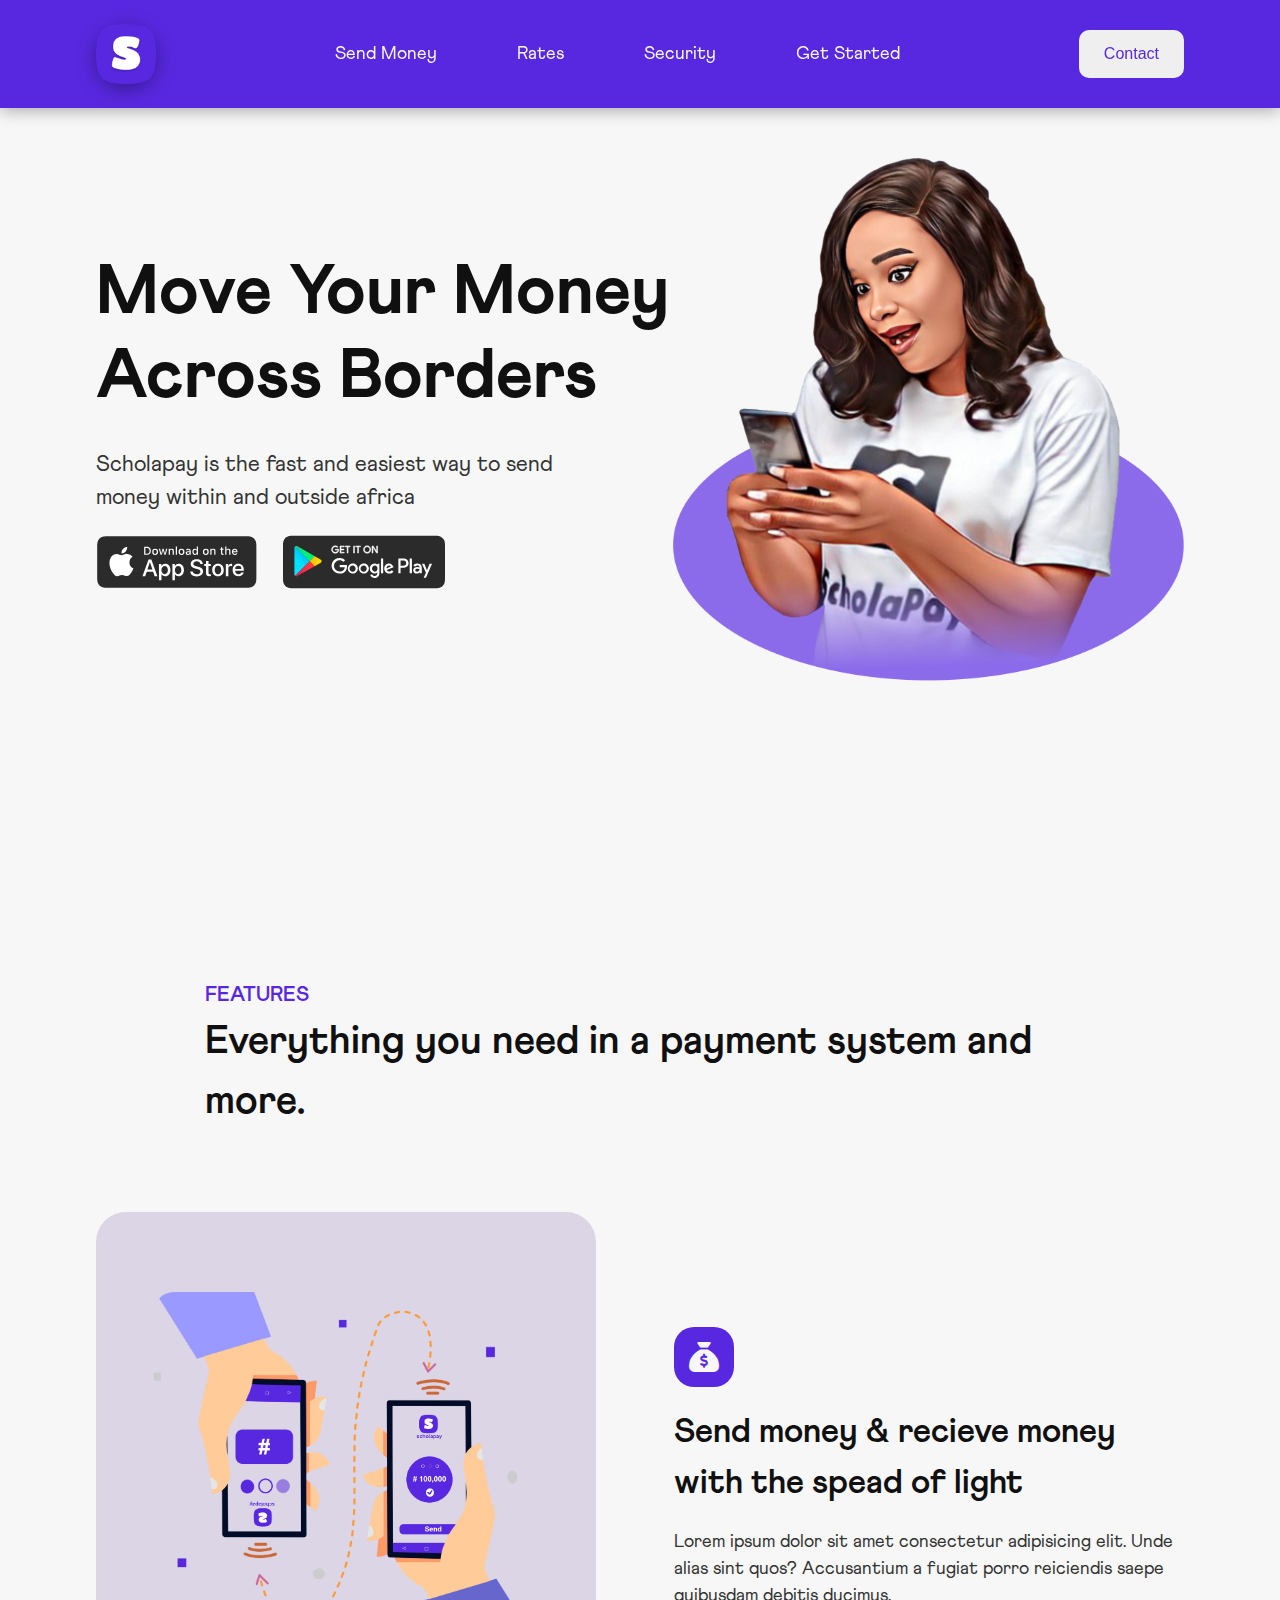
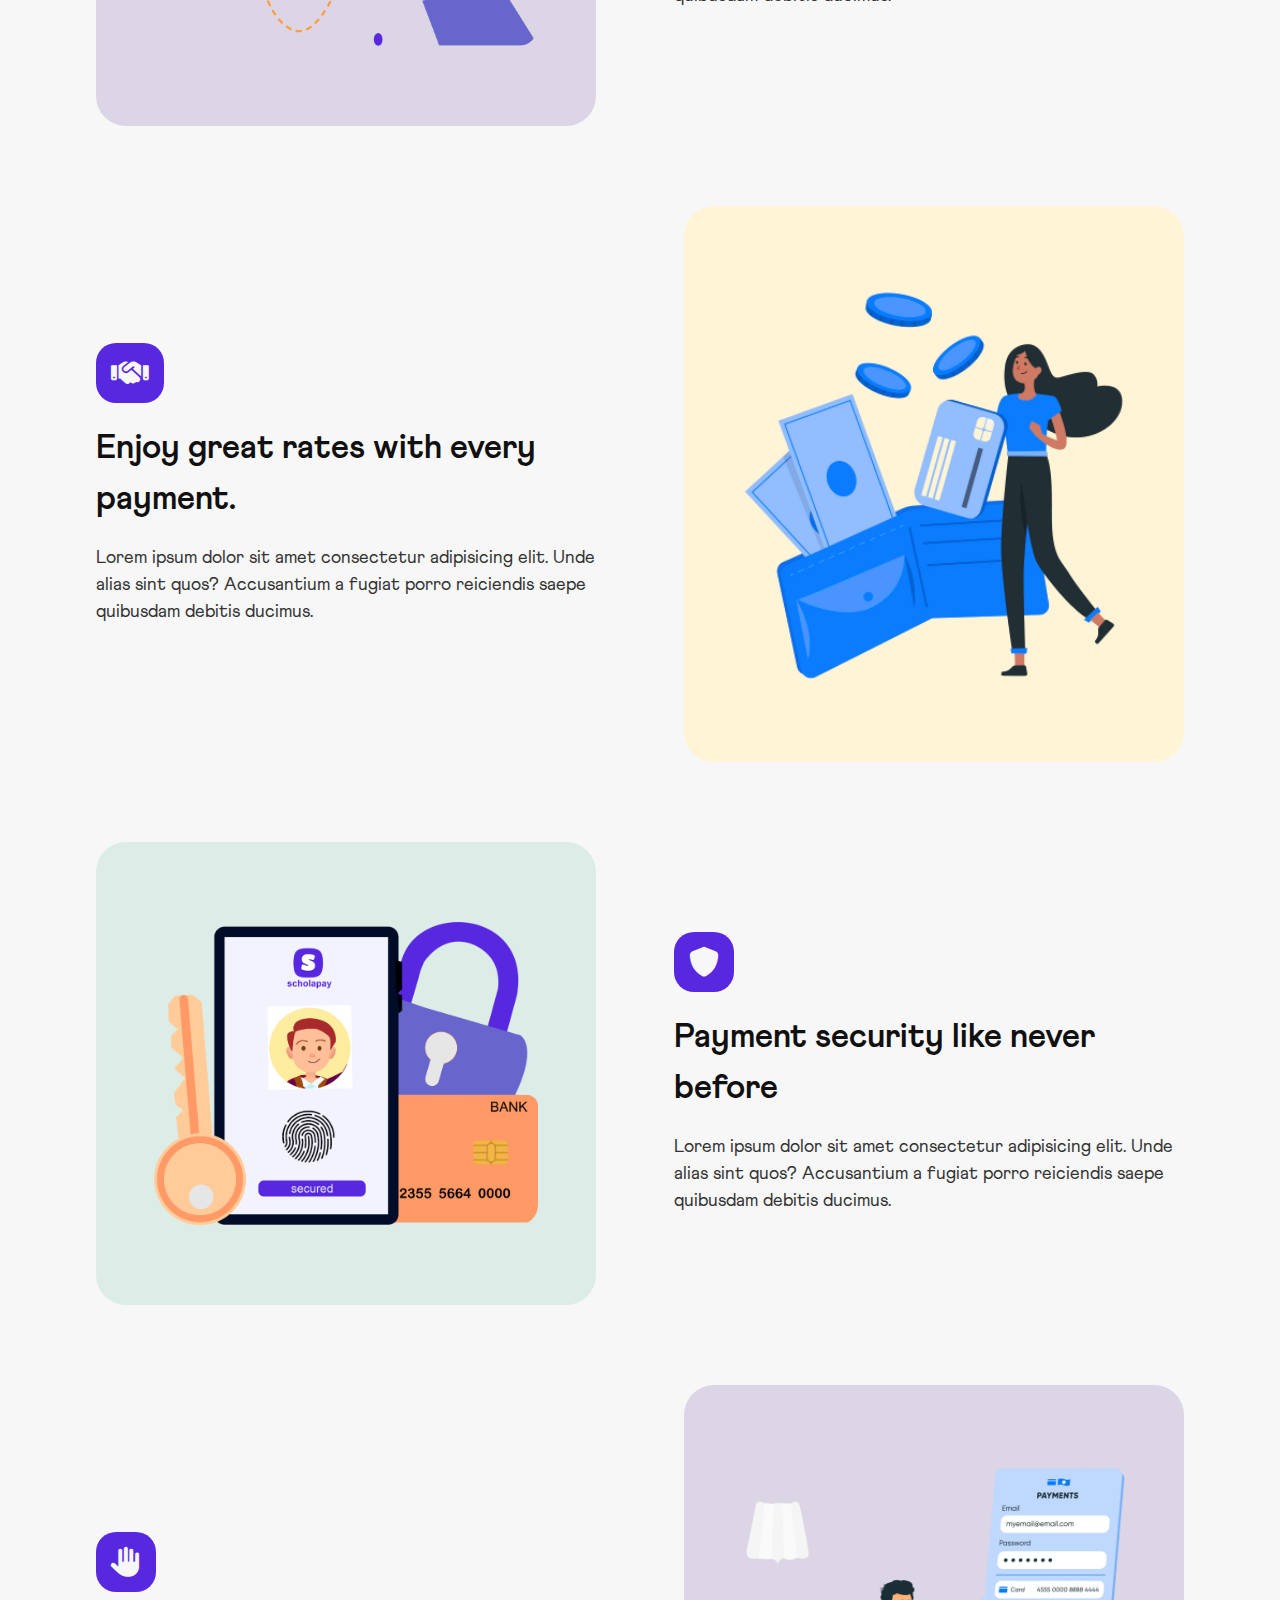
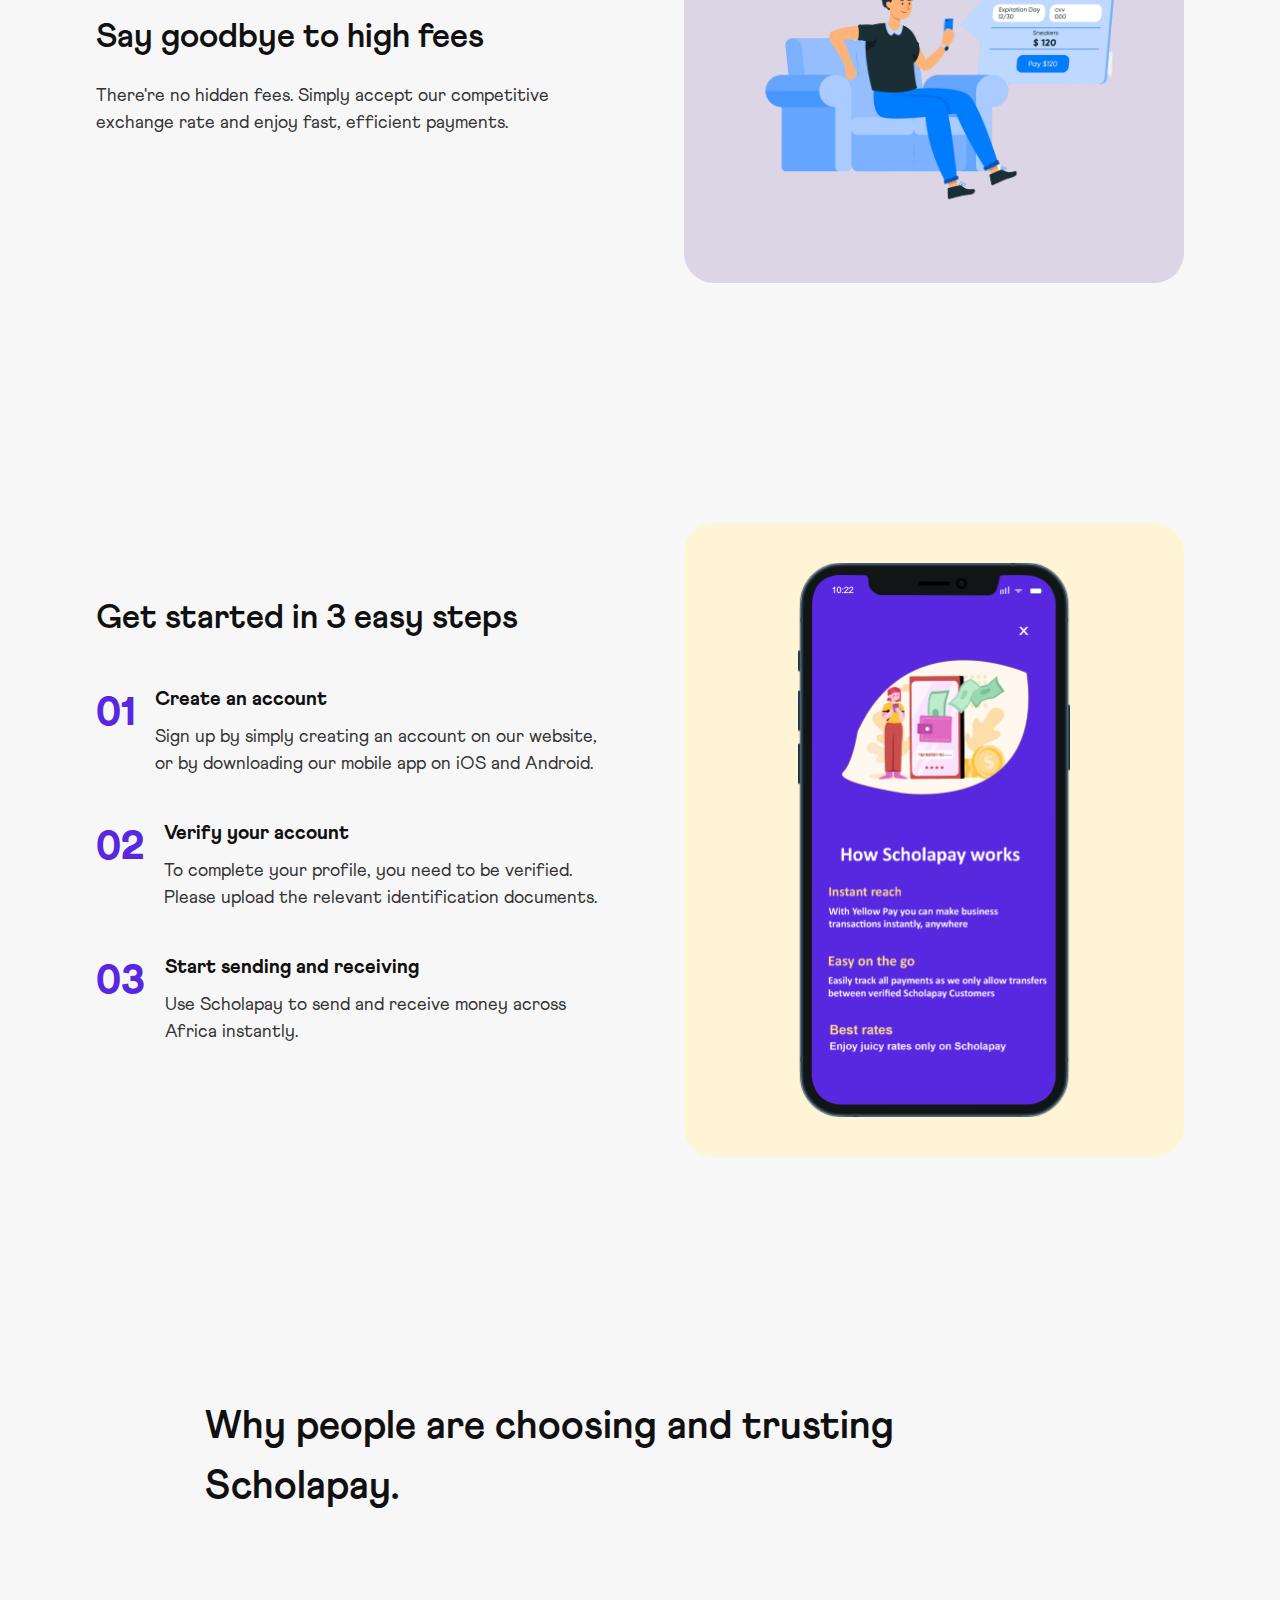
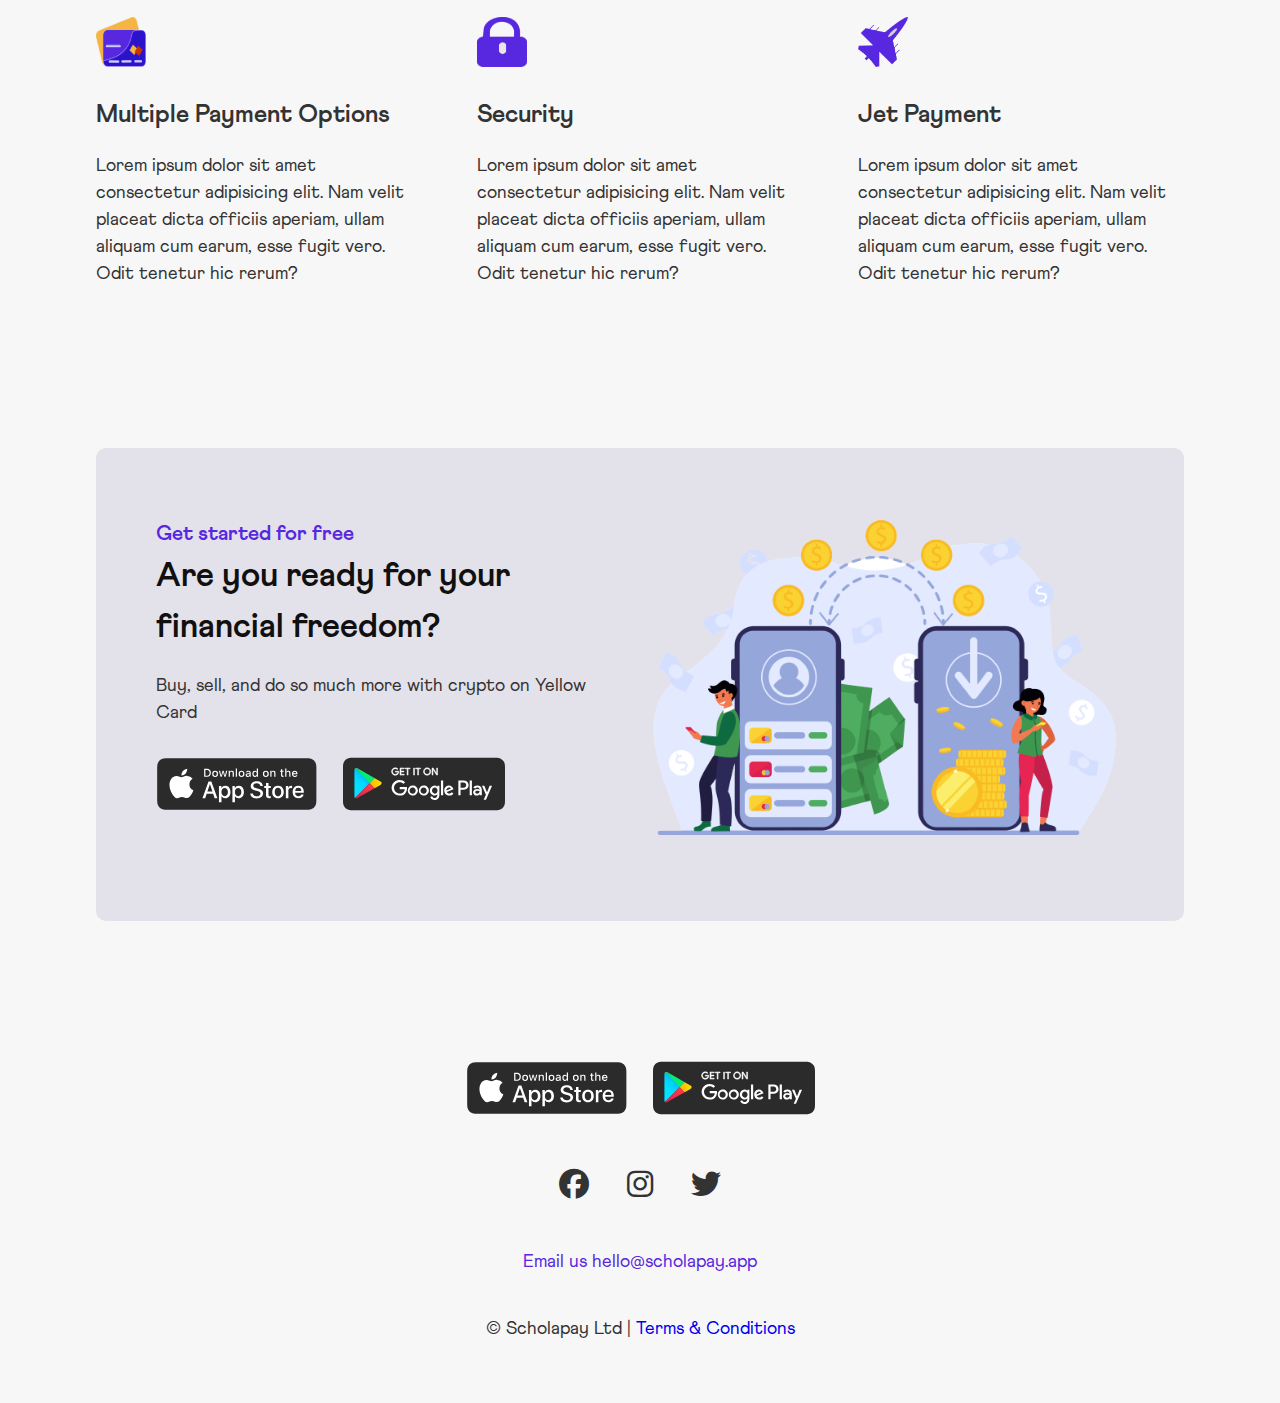
==== commit 8e5dd75d: "Add files via upload" ====
--- a/index.html
+++ b/index.html
@@ -1,313 +1,603 @@
 <!DOCTYPE html>
 <html lang="en">
-<head>
-    <meta charset="UTF-8">
-    <meta http-equiv="X-UA-Compatible" content="IE=edge">
-    <meta name="viewport" content="width=device-width, initial-scale=1.0">
-
-    <!-- CUSTOM CSS -->
-   <link rel="stylesheet" href="main.css">
-
-    <!-- FONT AWESOME -->
+  <head>
+    <meta charset="UTF-8" />
+    <meta http-equiv="X-UA-Compatible" content="IE=edge" />
+    <meta name="viewport" content="width=device-width, initial-scale=1.0" />
+
+    <!-- google font -->
+
+    <!-- <link rel="preconnect" href="https://fonts.googleapis.com" />
+    <link rel="preconnect" href="https://fonts.gstatic.com" crossorigin />
+    <link
+      href="https://fonts.googleapis.com/css2?family=Ubuntu&display=swap"
+      rel="stylesheet"
+    /> -->
+
+    <!-- font awsome -->
+    <link
+      rel="stylesheet"
+      href=" https://cdnjs.cloudflare.com/ajax/libs/font-awesome/6.1.2/css/all.min.css"
+    />
+
+    <link rel="stylesheet" href="css/style.css" />
+    <title>Make Payment Safely</title>
+  </head>
+  <body>
+    <div class="wrapper">
+    <nav class="navigation">
+      <div class="navigation__header container">
+        <div class="logoBox">
+          <img src="images/logo.png" alt="logo" class="logo" />
+        </div>
+        <div class="navElements">
+          <ul class="navItems">
+            <li class="navList">
+              <a href="Send" class="navLink">Send Money</a>
+            </li>
+            <li class="navList">
+              <a href="Rate" class="navLink">Rates</a>
+            </li>
+            <li class="navList">
+              <a href="Security" class="navLink">Security</a>
+            </li>
+            <li class="navList">
+              <a href="Start" class="navLink">Get Started</a>
+            </li>
+          </ul>
+        </div>
+        <div class="navButton">
+          <button class="btn navBtn"> <a href="footer" class="navBtn">Contact</a> </button>
+        </div>
+
+        <div class="harmburger">
+          <div class="line1"></div>
+          <div class="line2"></div>
+          <div class="line3"></div>
+        </div>
+      </div>
+    </nav>
+
+    <div class="harmburger-menu hidden">
+      <ul class="navItems">
+        <li class="navList">
+          <a href="Send" class="navLink">Send Money</a>
+        </li>
+        <li class="navList">
+          <a href="Rate" class="navLink">Rates</a>
+        </li>
+        <li class="navList">
+          <a href="Security" class="navLink">Security</a>
+        </li>
+        <li class="navList">
+          <a href="Start" class="navLink">Get Started</a>
+        </li>
+      </ul>
+    </div>
+  </div>
+
+    <div class="overlay hidden"></div>
+
+    <div class="harmburger-close hidden">
+      <div class="line1"></div>
+      <div class="line2"></div>
+    </div>
+
+    <header>
+      <div class="header container">
+        <div class="headerTextBox">
+          <h1 class="headerTextBox__text">Move Your Money Across Borders</h1>
+          <p>
+            Scholapay is the fast and easiest way to send money within and
+            outside africa
+          </p>
+
+
+
+
+          <div class="download-icons">
+            <a href="#" class="google-play" >
+            <svg xmlns="http://www.w3.org/2000/svg" width="162" height="54" viewBox="0 0 162 54">
+            <g fill="none" fill-rule="evenodd">
+            <path fill="#2b2b2b" d="M11.4 52.819c-.41 0-.812-.006-1.22-.015a17.128 17.128 0 0 1-2.524-.22 7.943 7.943 0 0 1-2.236-.74 7.298 7.298 0 0 1-1.886-1.372 7.183 7.183 0 0 1-1.378-1.885 7.725 7.725 0 0 1-.733-2.237 16.758 16.758 0 0 1-.225-2.532c-.008-.284-.02-1.232-.02-1.232V11.4s.012-.934.02-1.208a16.7 16.7 0 0 1 .224-2.527 7.77 7.77 0 0 1 .734-2.244 7.254 7.254 0 0 1 1.37-1.887 7.513 7.513 0 0 1 1.893-1.38 7.861 7.861 0 0 1 2.232-.735 16.991 16.991 0 0 1 2.532-.221l1.218-.017H150.14l1.232.017c.841.01 1.68.084 2.51.22a8.017 8.017 0 0 1 2.255.74 7.552 7.552 0 0 1 3.26 3.266 7.78 7.78 0 0 1 .723 2.226c.14.843.218 1.694.234 2.548.004.382.004.793.004 1.202.01.506.01.988.01 1.474v28.253c0 .49 0 .97-.01 1.452 0 .439 0 .841-.005 1.255a17.187 17.187 0 0 1-.23 2.502 7.748 7.748 0 0 1-.73 2.255 7.398 7.398 0 0 1-1.37 1.87 7.307 7.307 0 0 1-1.89 1.38c-.709.36-1.468.61-2.252.743-.834.136-1.678.21-2.523.22-.396.01-.81.015-1.212.015l-1.463.002L11.4 52.82z"></path>
+            <g fill="#FFF">
+            <path d="M33.438 27.406a6.68 6.68 0 0 1 3.181-5.605 6.839 6.839 0 0 0-5.388-2.913c-2.267-.238-4.464 1.356-5.62 1.356-1.177 0-2.956-1.333-4.871-1.293a7.176 7.176 0 0 0-6.039 3.682c-2.61 4.52-.663 11.164 1.838 14.818 1.251 1.79 2.714 3.788 4.627 3.717 1.873-.078 2.572-1.194 4.833-1.194 2.239 0 2.895 1.194 4.847 1.149 2.01-.033 3.276-1.797 4.483-3.603.9-1.275 1.591-2.684 2.05-4.175a6.456 6.456 0 0 1-3.941-5.94zM29.75 16.485a6.578 6.578 0 0 0 1.505-4.713 6.693 6.693 0 0 0-4.33 2.24 6.26 6.26 0 0 0-1.544 4.539 5.534 5.534 0 0 0 4.37-2.066z"></path>
+            <g>
+            <path fill-rule="nonzero" d="M57.108 36.639h-6.39l-1.535 4.53h-2.706l6.052-16.764h2.812l6.053 16.765h-2.753l-1.533-4.531zm-5.728-2.091h5.065l-2.497-7.354h-.07l-2.498 7.354zM74.466 35.06c0 3.797-2.033 6.238-5.101 6.238a4.144 4.144 0 0 1-3.846-2.139h-.058v6.054h-2.509V28.947h2.429v2.033h.046a4.336 4.336 0 0 1 3.892-2.16c3.102 0 5.147 2.451 5.147 6.24zm-2.58 0c0-2.475-1.278-4.102-3.23-4.102-1.916 0-3.205 1.66-3.205 4.101 0 2.463 1.289 4.112 3.206 4.112 1.951 0 3.23-1.615 3.23-4.112zM87.918 35.06c0 3.797-2.033 6.238-5.1 6.238a4.144 4.144 0 0 1-3.846-2.139h-.058v6.054h-2.51V28.947h2.43v2.033h.045a4.336 4.336 0 0 1 3.892-2.16c3.102 0 5.147 2.451 5.147 6.24zm-2.579 0c0-2.475-1.278-4.102-3.23-4.102-1.916 0-3.206 1.66-3.206 4.101 0 2.463 1.29 4.112 3.206 4.112 1.952 0 3.23-1.615 3.23-4.112z"></path>
+            <path d="M96.81 36.499c.185 1.662 1.8 2.754 4.007 2.754 2.115 0 3.636-1.092 3.636-2.59 0-1.302-.918-2.081-3.09-2.615l-2.173-.524c-3.078-.743-4.507-2.183-4.507-4.519 0-2.892 2.52-4.88 6.1-4.88 3.542 0 5.97 1.988 6.052 4.88h-2.532c-.152-1.673-1.535-2.683-3.556-2.683s-3.404 1.022-3.404 2.51c0 1.184.883 1.882 3.044 2.416l1.847.453c3.44.814 4.869 2.195 4.869 4.647 0 3.137-2.498 5.101-6.472 5.101-3.718 0-6.228-1.918-6.39-4.95h2.568zM112.517 26.055v2.892h2.325v1.987h-2.325v6.738c0 1.047.466 1.535 1.487 1.535a7.84 7.84 0 0 0 .826-.058v1.975a6.89 6.89 0 0 1-1.394.116c-2.474 0-3.44-.93-3.44-3.3v-7.006h-1.776v-1.987h1.777v-2.892h2.52z"></path>
+            <path fill-rule="nonzero" d="M116.188 35.06c0-3.847 2.265-6.263 5.797-6.263 3.543 0 5.798 2.416 5.798 6.262 0 3.856-2.243 6.262-5.798 6.262s-5.797-2.406-5.797-6.262zm9.038 0c0-2.639-1.209-4.196-3.241-4.196-2.033 0-3.241 1.569-3.241 4.195 0 2.649 1.208 4.194 3.24 4.194 2.033 0 3.242-1.545 3.242-4.194z"></path>
+            <path d="M129.851 28.947h2.393v2.08h.058a2.915 2.915 0 0 1 2.94-2.208c.29 0 .577.03.86.094v2.347a3.507 3.507 0 0 0-1.128-.152 2.528 2.528 0 0 0-2.614 2.812v7.25h-2.509V28.947z"></path>
+            <path fill-rule="nonzero" d="M147.669 37.58c-.338 2.219-2.498 3.741-5.263 3.741-3.556 0-5.763-2.382-5.763-6.204 0-3.834 2.22-6.32 5.657-6.32 3.382 0 5.509 2.323 5.509 6.029v.86h-8.633v.151a3.183 3.183 0 0 0 3.288 3.462 2.765 2.765 0 0 0 2.823-1.72h2.382zm-8.481-3.648h6.11a2.94 2.94 0 0 0-2.998-3.102 3.094 3.094 0 0 0-3.112 3.102z"></path>
+            </g>
+            </g>
+            <g fill="#FFF">
+            <path fill-rule="nonzero" d="M51.065 11.787a3.564 3.564 0 0 1 3.79 4.002c0 2.574-1.39 4.053-3.79 4.053h-2.91v-8.055h2.91zm-1.658 6.916h1.519a2.532 2.532 0 0 0 2.656-2.897 2.54 2.54 0 0 0-2.656-2.88h-1.52v5.777zM56.269 16.8a2.88 2.88 0 1 1 5.733 0 2.88 2.88 0 1 1-5.733 0zm4.5 0c0-1.318-.592-2.088-1.631-2.088-1.043 0-1.63.77-1.63 2.088 0 1.328.587 2.093 1.63 2.093 1.039 0 1.63-.77 1.63-2.093z"></path>
+            <path d="M69.624 19.842h-1.245l-1.256-4.477h-.095l-1.251 4.477h-1.233l-1.675-6.079h1.216l1.09 4.639h.09l1.249-4.639h1.15l1.25 4.639h.096l1.083-4.639h1.2zM72.702 13.763h1.155v.966h.09a1.82 1.82 0 0 1 1.814-1.083 1.977 1.977 0 0 1 2.104 2.26v3.936h-1.2v-3.634c0-.977-.424-1.463-1.312-1.463a1.394 1.394 0 0 0-1.451 1.54v3.557h-1.2v-6.079zM79.777 11.39h1.2v8.452h-1.2z"></path>
+            <path fill-rule="nonzero" d="M82.644 16.8a2.88 2.88 0 1 1 5.734 0 2.88 2.88 0 1 1-5.734 0zm4.5 0c0-1.318-.592-2.088-1.631-2.088-1.043 0-1.63.77-1.63 2.088 0 1.328.587 2.093 1.63 2.093 1.039 0 1.63-.77 1.63-2.093zM89.641 18.123c0-1.094.815-1.725 2.261-1.815l1.647-.095v-.525c0-.642-.425-1.004-1.245-1.004-.67 0-1.133.246-1.267.676h-1.161c.122-1.045 1.105-1.714 2.484-1.714 1.524 0 2.383.758 2.383 2.042v4.154h-1.155v-.854h-.095a2.045 2.045 0 0 1-1.825.954 1.836 1.836 0 0 1-2.027-1.82zm3.908-.52v-.508l-1.485.095c-.837.056-1.216.34-1.216.877 0 .547.474.865 1.127.865a1.433 1.433 0 0 0 1.574-1.329zM96.32 16.8c0-1.921.987-3.138 2.523-3.138a2.003 2.003 0 0 1 1.865 1.067h.09V11.39h1.199v8.452h-1.15v-.96h-.095a2.11 2.11 0 0 1-1.909 1.06c-1.546 0-2.523-1.217-2.523-3.142zm1.24 0c0 1.29.607 2.065 1.624 2.065 1.01 0 1.636-.787 1.636-2.06 0-1.267-.632-2.065-1.636-2.065-1.01 0-1.625.781-1.625 2.06zM106.96 16.8a2.88 2.88 0 1 1 5.734 0 2.88 2.88 0 1 1-5.734 0zm4.5 0c0-1.318-.592-2.088-1.63-2.088-1.044 0-1.63.77-1.63 2.088 0 1.328.586 2.093 1.63 2.093 1.038 0 1.63-.77 1.63-2.093z"></path>
+            <path d="M114.304 13.763h1.155v.966h.09a1.82 1.82 0 0 1 1.813-1.083 1.977 1.977 0 0 1 2.104 2.26v3.936h-1.2v-3.634c0-.977-.424-1.463-1.311-1.463a1.394 1.394 0 0 0-1.452 1.54v3.557h-1.2v-6.079zM126.245 12.25v1.54h1.318v1.011h-1.318v3.126c0 .637.263.916.86.916.153 0 .306-.01.458-.028v1a3.936 3.936 0 0 1-.653.06c-1.334 0-1.866-.469-1.866-1.64V14.8h-.965v-1.01h.965V12.25h1.201zM129.201 11.39h1.19v3.35h.094a1.87 1.87 0 0 1 1.854-1.09 2.003 2.003 0 0 1 2.093 2.267v3.925h-1.2v-3.629c0-.97-.453-1.463-1.3-1.463a1.42 1.42 0 0 0-1.531 1.542v3.55h-1.2V11.39z"></path>
+            <path fill-rule="nonzero" d="M141.428 18.2a2.468 2.468 0 0 1-2.634 1.76 2.761 2.761 0 0 1-2.809-3.138 2.804 2.804 0 0 1 2.803-3.176c1.692 0 2.712 1.155 2.712 3.064v.419h-4.292v.067a1.607 1.607 0 0 0 1.619 1.742c.587.07 1.158-.221 1.446-.737h1.155zm-4.22-1.958h3.07a1.467 1.467 0 0 0-1.496-1.575 1.555 1.555 0 0 0-1.574 1.575z"></path>
+            </g>
+            </g>
+            </svg>
+            </a>
+
+
+            <a href="#" class="ios-store" >
+            <svg version="1.1" viewBox="0 0 160 52" xmlns="http://www.w3.org/2000/svg" width="162" height="54">
+            <title>play-store</title>
+            <defs>
+            <linearGradient id="d" x1="61.034%" x2="26.503%" y1="4.9481%" y2="71.907%">
+            <stop stop-color="#00A0FF" offset="0"></stop>
+            <stop stop-color="#00A1FF" offset=".01"></stop>
+            <stop stop-color="#00BEFF" offset=".26"></stop>
+            <stop stop-color="#00D2FF" offset=".51"></stop>
+            <stop stop-color="#00DFFF" offset=".76"></stop>
+            <stop stop-color="#00E3FF" offset="1"></stop>
+            </linearGradient>
+            <linearGradient id="c" x1="107.68%" x2="-130.64%" y1="50%" y2="50%">
+            <stop stop-color="#FFE000" offset="0"></stop>
+            <stop stop-color="#FFBD00" offset=".41"></stop>
+            <stop stop-color="#FFA500" offset=".78"></stop>
+            <stop stop-color="#FF9C00" offset="1"></stop>
+            </linearGradient>
+            <linearGradient id="b" x1="86.219%" x2="-50.15%" y1="30.911%" y2="135.99%">
+            <stop stop-color="#FF3A44" offset="0"></stop>
+            <stop stop-color="#C31162" offset="1"></stop>
+            </linearGradient>
+            <linearGradient id="a" x1="-18.754%" x2="42.121%" y1="-11.832%" y2="35.095%">
+            <stop stop-color="#32A071" offset="0"></stop>
+            <stop stop-color="#2DA771" offset=".07"></stop>
+            <stop stop-color="#15CF74" offset=".48"></stop>
+            <stop stop-color="#06E775" offset=".8"></stop>
+            <stop stop-color="#00F076" offset="1"></stop>
+            </linearGradient>
+            </defs>
+            <g fill="none" fill-rule="evenodd">
+            <g fill-rule="nonzero">
+            <path  d="m11.132-1.5178e-4c-0.42815 0-0.85116 0-1.2782 0.0024869-0.35745 0.0023351-0.71205 0.0091187-1.0729 0.014828-0.78401 0.0092259-1.5662 0.078199-2.3397 0.20632-0.77243 0.13091-1.5207 0.37771-2.2194 0.73206-0.69788 0.35735-1.3356 0.82168-1.8899 1.3762-0.55724 0.55292-1.0217 1.192-1.3757 1.8927-0.35488 0.69931-0.60096 1.4487-0.72973 2.2223-0.13 0.77259-0.19995 1.5541-0.20923 2.3375-0.010835 0.35798-0.011979 0.71714-0.017689 1.0752v32.285c0.0057094 0.36253 0.0068536 0.71373 0.017689 1.0764 0.0092831 0.78335 0.079235 1.5648 0.20923 2.3374 0.12842 0.77401 0.37451 1.5238 0.72973 2.2234 0.35374 0.69844 0.81831 1.335 1.3757 1.8848 0.55223 0.55695 1.1903 1.0216 1.8899 1.3762 0.69873 0.3553 1.4469 0.60357 2.2194 0.7365 0.77365 0.1271 1.5557 0.1961 2.3397 0.20643 0.36088 0.0079395 0.71549 0.012493 1.0729 0.012493 0.427 0.0023351 0.85005 0.0023351 1.2782 0.0023351h137.74c0.41962 0 0.84602 0 1.2656-0.0023351 0.35576 0 0.72062-0.0045535 1.0764-0.012493 0.78247-0.0097799 1.5631-0.078786 2.3351-0.20643 0.77501-0.13387 1.5259-0.38207 2.228-0.7365 0.69894-0.35482 1.3364-0.81946 1.8882-1.3762 0.5559-0.552 1.0215-1.188 1.3796-1.8848 0.35256-0.70008 0.5963-1.4498 0.72284-2.2234 0.1302-0.77265 0.20264-1.5539 0.2167-2.3374 0.004554-0.36265 0.004554-0.71385 0.004554-1.0764 0.009107-0.42418 0.009107-0.84602 0.009107-1.2771v-29.733c0-0.42757 0-0.85173-0.009107-1.2747 0-0.35802 0-0.71719-0.004554-1.0752-0.014062-0.78346-0.086496-1.5648-0.2167-2.3375-0.12689-0.77311-0.37062-1.5224-0.72284-2.2223-0.72071-1.4045-1.8636-2.5477-3.2678-3.269-0.7021-0.35348-1.453-0.60022-2.228-0.73206-0.77192-0.12869-1.5526-0.19768-2.3351-0.20638-0.35576-0.0056977-0.72062-0.01254-1.0764-0.014816-0.41962-0.0023351-0.84602-0.0023351-1.2656-0.0023351h-137.74z" fill="#2b2b2b"></path>
+            <path d="m9.8599 50.978c-0.35573 0-0.70288-0.0045535-1.0558-0.012493-0.73115-0.0095265-1.4606-0.073177-2.1823-0.19043-0.673-0.11591-1.325-0.33151-1.9344-0.63971-0.60382-0.30564-1.1545-0.70641-1.6311-1.1869-0.48344-0.47488-0.88593-1.0257-1.1915-1.6305-0.30895-0.60878-0.52276-1.2613-0.63399-1.9349-0.12011-0.72376-0.1851-1.4556-0.1944-2.1892-0.0074024-0.24624-0.017093-1.0661-0.017093-1.0661v-32.269s0.010321-0.80727 0.017152-1.0444c0.0089037-0.73244 0.073513-1.4631 0.19327-2.1858 0.11143-0.67541 0.32541-1.3298 0.63453-1.9406 0.30446-0.60443 0.70471-1.1556 1.1852-1.6322 0.47999-0.48111 1.0325-0.88394 1.6373-1.1938 0.608-0.30721 1.2587-0.52129 1.9304-0.63509 0.72412-0.11843 1.4561-0.18246 2.1898-0.19155l1.0535-0.014256h140.27l1.0661 0.014828c0.72701 0.0086391 1.4523 0.072097 2.1698 0.18983 0.67844 0.11522 1.3359 0.3308 1.9509 0.63965 1.2117 0.62447 2.1977 1.6124 2.8197 2.8254 0.30418 0.60656 0.51486 1.2556 0.62488 1.9252 0.12118 0.72856 0.189 1.465 0.20292 2.2034 0.003386 0.33066 0.003386 0.68583 0.003386 1.0393 0.009224 0.43784 0.009224 0.85458 0.009224 1.2747v29.733c0 0.42418 0 0.83808-0.009224 1.2554 0 0.37969 0 0.72751-0.004554 1.0855-0.013619 0.72526-0.08031 1.4486-0.19954 2.1641-0.10895 0.67843-0.32159 1.3361-0.63049 1.9498-0.30774 0.59829-0.70792 1.1443-1.1858 1.6179-0.47697 0.48312-1.0287 0.88623-1.6339 1.1938-0.61325 0.31057-1.2698 0.52697-1.9475 0.64193-0.7217 0.11788-1.4512 0.18153-2.1824 0.19043-0.34198 0.0079395-0.70007 0.012493-1.0478 0.012493l-1.2656 0.0023351-139.01-0.0023351z" fill="#2b2b2b"></path>
+            <path d="m79.836 27.552c-2.7374 0.012882-4.9474 2.2402-4.9388 4.9777 0.008603 2.7375 2.2324 4.9509 4.9699 4.9466 2.7375-0.00428 4.9544-2.2246 4.9544-4.9621 0.019233-1.3259-0.50062-2.6028-1.4405-3.5383-0.93986-0.93546-2.2192-1.4493-3.545-1.4239zm0 7.9745c-1.2339 0.086289-2.3951-0.59042-2.9282-1.7065-0.53317-1.1161-0.32994-2.4446 0.5125-3.3502 0.84244-0.90562 2.1528-1.2042 3.3045-0.75303 1.1516 0.45121 1.9104 1.5605 1.9134 2.7974 0.037996 0.77371-0.23815 1.53-0.76576 2.0972s-1.262 0.8972-2.0364 0.91517zm-10.87-7.9745c-2.739 0.0064447-4.9548 2.2309-4.9505 4.9699 0.0043002 2.739 2.227 4.9565 4.966 4.9544 2.739-0.0021448 4.9583-2.2231 4.9583-4.9621 0.019233-1.3259-0.50062-2.6028-1.4405-3.5383-0.93986-0.93546-2.2192-1.4493-3.545-1.4239h0.011676zm0 7.9745c-1.2345 0.091156-2.3991-0.58218-2.936-1.6975-0.53693-1.1153-0.33688-2.4456 0.50434-3.3537 0.84122-0.9081 2.1523-1.2091 3.3054-0.75892s1.9134 1.56 1.9167 2.7979c0.037996 0.77371-0.23815 1.53-0.76576 2.0972-0.52761 0.56719-1.262 0.8972-2.0364 0.91517h0.011676zm-12.948-6.445v2.1016h5.0439c-0.079087 0.98987-0.49056 1.9239-1.1676 2.6504-1.0204 1.0394-2.4326 1.5992-3.888 1.5412-3.0952 0-5.6043-2.5091-5.6043-5.6043 0-3.0952 2.5091-5.6043 5.6043-5.6043 1.4219-0.023189 2.7949 0.51846 3.8179 1.5062l1.4828-1.4828c-1.3953-1.4129-3.3034-2.2006-5.2891-2.1834-2.8267-0.11001-5.4871 1.3353-6.9332 3.7666-1.4461 2.4313-1.4461 5.459 0 7.8903 1.4461 2.4313 4.1065 3.8766 6.9332 3.7666 2.022 0.091367 3.9846-0.69625 5.3825-2.16 1.2232-1.344 1.8763-3.1107 1.8214-4.9271 0.0037676-0.44252-0.035334-0.88437-0.11676-1.3194l-7.0871 0.058378zm52.902 1.6346c-0.62339-1.834-2.3142-3.0928-4.2499-3.1641-1.2909-0.002515-2.5253 0.52939-3.41 1.4694-0.88474 0.94004-1.3409 2.2044-1.2602 3.4927-0.028674 1.3185 0.48006 2.592 1.4093 3.5279s2.1991 1.4536 3.5178 1.4343c1.6589 0.0089423 3.2116-0.81561 4.1332-2.195l-1.693-1.1676c-0.51403 0.85693-1.4409 1.3803-2.4402 1.3777-1.0349 0.039446-1.9888-0.55786-2.4052-1.5062l6.6435-2.7438-0.24519-0.52541zm-6.7719 1.6579c-0.047809-0.72954 0.20003-1.4476 0.68766-1.9923 0.48762-0.54473 1.174-0.87027 1.9043-0.90322 0.76986-0.050729 1.4957 0.36274 1.8448 1.0508l-4.4368 1.8448zm-5.3942 4.8104h2.1834v-14.595h-2.1834v14.595zm-3.5728-8.5232h-0.08173c-0.66556-0.74412-1.617-1.1689-2.6154-1.1676-2.6502 0.12852-4.7329 2.3147-4.7329 4.968 0 2.6533 2.0827 4.8395 4.7329 4.968 1.0016 0.016841 1.9592-0.41067 2.6154-1.1676h0.070054v0.71222c0 1.9031-1.0158 2.9189-2.6504 2.9189-1.1135-0.026063-2.1008-0.72269-2.4986-1.763l-1.9031 0.79395c0.73286 1.7827 2.4743 2.9421 4.4017 2.9307 2.557 0 4.6703-1.5062 4.6703-5.1724v-8.8385h-2.0082v0.8173zm-2.4986 6.8653c-1.5612-0.13759-2.7585-1.4451-2.7585-3.0123s1.1974-2.8747 2.7585-3.0123c0.75439 0.038714 1.4612 0.38036 1.9602 0.94748 0.49898 0.56712 0.74785 1.3117 0.69021 2.0648 0.064374 0.75664-0.18371 1.5067-0.68656 2.0757-0.50286 0.56902-1.2167 0.90746-1.9755 0.93664h0.011676zm28.465-12.937h-5.219v14.595h2.1834v-5.5343h3.0474c1.6961 0.12185 3.3182-0.71396 4.2034-2.1659 0.8852-1.4519 0.8852-3.2767 0-4.7286-0.8852-1.4519-2.5073-2.2877-4.2034-2.1659h-0.011676zm0 7.0054h-3.0474v-4.9738h3.0941c1.3832 0 2.5044 1.1213 2.5044 2.5044 0 1.3832-1.1213 2.5044-2.5044 2.5044l-0.046703-0.035027zm13.462-2.1016c-1.6244-0.097096-3.1516 0.77887-3.888 2.2301l1.9382 0.80562c0.39044-0.71961 1.1689-1.1409 1.9849-1.0742 0.55988-0.06539 1.1226 0.096873 1.5617 0.45034 0.43909 0.35347 0.71778 0.86851 0.77348 1.4294v0.15178c-0.70125-0.37129-1.4833-0.56379-2.2768-0.56043-2.0899 0-4.2032 1.1676-4.2032 3.2809 0.041668 0.91036 0.44979 1.7652 1.1315 2.3699 0.68173 0.60476 1.5791 0.90806 2.4879 0.84089 1.12 0.080426 2.1945-0.45685 2.8022-1.4011h0.070054v1.1676h2.1016v-5.616c0-2.557-1.9382-4.0398-4.4251-4.0398l-0.058378-0.035027zm-0.26854 7.9978c-0.71222 0-1.7046-0.36195-1.7046-1.2376 0-1.1676 1.2376-1.5529 2.3351-1.5529 0.69358-0.017114 1.379 0.15224 1.9849 0.49038-0.15097 1.307-1.2417 2.3031-2.557 2.3351l-0.058379-0.035027zm12.411-7.6476l-2.4986 6.3282h-0.070054l-2.592-6.3282h-2.3351l3.888 8.8502-2.2184 4.9155h2.2768l5.9779-13.766h-2.4285zm-19.627 9.3405h2.1834v-14.595h-2.1834v14.595z" fill="#fff"></path>
+            <path d="m55.093 13.953c0.04011 0.86544-0.2764 1.7095-0.87568 2.3351-0.66966 0.69564-1.6037 1.0735-2.5686 1.0391-1.4801-0.011584-2.809-0.90928-3.3723-2.278-0.5633-1.3687-0.25121-2.9418 0.79197-3.9918 0.67781-0.69199 1.6119-1.0724 2.5803-1.0508 0.4936-0.0016446 0.98232 0.097688 1.4361 0.29189 0.42249 0.17041 0.7986 0.43849 1.0975 0.78227l-0.61881 0.61881c-0.47246-0.56198-1.1817-0.86903-1.9148-0.82897-0.73691-0.0036149-1.4435 0.29316-1.9568 0.8219-0.51331 0.52873-0.78905 1.2438-0.76363 1.9803-0.015643 1.1129 0.6398 2.126 1.6614 2.5678 1.0216 0.44183 2.2086 0.22568 3.0089-0.54789 0.35927-0.38934 0.56648-0.89494 0.58378-1.4244h-2.5336v-0.84065h3.3976c0.031143 0.1734 0.046772 0.34923 0.046703 0.52541zm5.3475-2.9189h-3.1524v2.2184h2.8722v0.84065h-2.8722v2.2184h3.1524v0.864h-4.0865v-7.0054h4.0865v0.864zm3.8296 6.1414h-0.89903v-6.1414h-1.9615v-0.864h4.8688v0.864h-2.0082v6.1414zm5.4409 0v-7.0054h0.89903v7.0054h-0.89903zm4.8921 0h-0.89903v-6.1414h-1.9615v-0.864h4.8104v0.864h-1.9498v6.1414zm11.069-0.9107c-1.4209 1.413-3.7164 1.413-5.1373 0-1.3774-1.458-1.3774-3.7377 0-5.1957 0.67952-0.68449 1.6041-1.0695 2.5686-1.0695s1.8891 0.38496 2.5686 1.0695c1.3833 1.4557 1.3833 3.74 0 5.1957zm-4.4718-0.58378c1.0524 1.048 2.7539 1.048 3.8063 0 1.0335-1.1393 1.0335-2.8771 0-4.0164-1.0524-1.048-2.7539-1.048-3.8063 0-1.0335 1.1393-1.0335 2.8771 0 4.0164zm6.7719 1.4945v-7.0054h1.0975l3.4093 5.4525v-5.4525h0.89903v7.0054h-0.93405l-3.5611-5.7094v5.7094h-0.9107z" fill="#fff" stroke="#fff" stroke-width=".5"></path>
+            <g transform="translate(11 10)">
+            <path d="m0.81643 0.63049c-0.38055 0.45665-0.57263 1.0412-0.53708 1.6346v25.827c-0.035548 0.59336 0.15653 1.1779 0.53708 1.6346l0.08173 0.08173 14.466-14.454v-0.33859l-14.466-14.466-0.08173 0.08173z" fill="url(#d)"></path>
+            <path d="m20.151 20.176l-4.787-4.8221v-0.33859l4.787-4.8337 0.10508 0.058378 5.7328 3.2575c1.6346 0.92238 1.6346 2.4402 0 3.3743l-5.7094 3.2458-0.12843 0.058378z" fill="url(#c)"></path>
+            <path d="m20.291 20.106l-4.9271-4.9271-14.548 14.548c0.68737 0.60424 1.7075 0.63367 2.4285 0.070054l17.058-9.6908" fill="url(#b)"></path>
+            <path d="m20.291 10.251l-17.058-9.6908c-0.72106-0.56361-1.7412-0.53419-2.4285 0.070054l14.56 14.548 4.9271-4.9271z" fill="url(#a)"></path>
+            <path d="m20.151 20l-16.918 9.6324c-0.69232 0.51763-1.6428 0.51763-2.3351 0l-0.08173 0.08173 0.08173 0.08173c0.69102 0.52153 1.6441 0.52153 2.3351 0l17.058-9.6908-0.14011-0.10508z" fill="#000" opacity=".2"></path>
+            <path d="m0.81643 29.563c-0.38055-0.45665-0.57263-1.0412-0.53708-1.6346v0.17514c-0.035548 0.59336 0.15653 1.1779 0.53708 1.6346l0.08173-0.08173-0.08173-0.093405zm25.173-12.867l-5.8378 3.3042 0.10508 0.10508 5.7328-3.2458c0.66209-0.31102 1.1074-0.95227 1.1676-1.6813-0.13307 0.65949-0.56428 1.2201-1.1676 1.5178z" fill="#000" opacity=".12"></path>
+            <path d="m3.2333 0.72389l22.756 12.937c0.60329 0.29778 1.0345 0.85835 1.1676 1.5178-0.060167-0.72903-0.50547-1.3703-1.1676-1.6813l-22.756-12.937c-1.6346-0.92238-2.9656-0.15178-2.9656 1.7163v0.17514c0.035027-1.8798 1.3427-2.6504 2.9656-1.728z" fill="#fff" opacity=".25"></path>
+            </g>
+            </g>
+            </g>
+            </svg>
+            </a>
+            </div>
+
+
+        </div>
+        <div class="headerImageBox">
+          <img class="header-image" src="images/photo.png" alt="" />
+        </div>
+      </div>
+    </header>
+
+    <main>
+
+    <section class="feature  section">
+      <div class="container">
+        <div class="section-header">
+         <h3 class="heading-tertiary">FEATURES</h3>
+          <h2 class="heading-secondary">
+            Everything you need in a payment system and more.
+          </h2>
+        </div>
+
+        <div class="display-flex" id="Send">
+          <div class="illustration illustration-margin color-light-purple">
+            <img
+              src="images/img3.png"
+              alt="image of a man sending money"
+            />
+          </div>
+          <div class="explanation">
+            <div class="icon"><i class="fa-solid fa-sack-dollar"></i></div>
+            <h4 class="heading-quaternary">
+              Send money & recieve money with the spead of light
+            </h4>
+            <p class="explanation__paragraph">
+              Lorem ipsum dolor sit amet consectetur adipisicing elit. Unde
+              alias sint quos? Accusantium a fugiat porro reiciendis saepe
+              quibusdam debitis ducimus.
+            </p>
+          </div>
+        </div>
 
         
-    <!-- FONT -->
-
-    <link rel="preconnect" href="https://fonts.googleapis.com">
-<link rel="preconnect" href="https://fonts.gstatic.com" crossorigin>
-<link href="https://fonts.googleapis.com/css2?family=Oswald&display=swap" rel="stylesheet">
-
-    <link rel="preconnect" href="https://fonts.googleapis.com">
-<link rel="preconnect" href="https://fonts.gstatic.com" crossorigin>
-<link href="https://fonts.googleapis.com/css2?family=Roboto+Mono&display=swap" rel="stylesheet">
-
-<link rel="preconnect" href="https://fonts.googleapis.com">
-<link rel="preconnect" href="https://fonts.gstatic.com" crossorigin>
-<link href="https://fonts.googleapis.com/css2?family=Koulen&display=swap" rel="stylesheet">
-
-
-    <link rel="preconnect" href="https://fonts.googleapis.com">
-<link rel="preconnect" href="https://fonts.gstatic.com" crossorigin>
-<link href="https://fonts.googleapis.com/css2?family=Lato&display=swap" rel="stylesheet">
-
-    <title>LOVEBIRDS</title>
-
-</head>
-<body>
-    <div class="logo-box">
-        <p>Lovebirds</p>
+
+        <div class="display-flex" id="Rate">
+          <div class="illustration order color-light-orange">
+            <img
+              src="images/img8.png"
+              alt="image of a man sending money"
+            />
+          </div>
+          <div class="explanation explanation-margin">
+            <div class="icon"><i class="fa-solid fa-handshake"></i></div>
+            <h4 class="heading-quaternary">
+              Enjoy great rates with every payment.
+            </h4>
+            <p class="explanation__paragraph">
+              Lorem ipsum dolor sit amet consectetur adipisicing elit. Unde
+              alias sint quos? Accusantium a fugiat porro reiciendis saepe
+              quibusdam debitis ducimus.
+            </p>
+          </div>
+        </div>
+
+
+        <div class="display-flex" id="Security">
+          <div class="illustration illustration-margin color-light-blue">
+            <img
+              src="images/img1.png"
+              alt="image of a man sending money"
+            />
+          </div>
+          <div class="explanation">
+            <div class="icon"><i class="fa-solid fa-shield"></i></div>
+            <h4 class="heading-quaternary">
+              Payment security like never before
+            </h4>
+            <p class="explanation__paragraph">
+              Lorem ipsum dolor sit amet consectetur adipisicing elit. Unde
+              alias sint quos? Accusantium a fugiat porro reiciendis saepe
+              quibusdam debitis ducimus.
+            </p>
+      </div>
     </div>
 
-    <div class="navigation">
-        
-        <input type="checkbox" class="navigation__checkbox" id="nav-toggle">
-        <label for="nav-toggle" class="navigation__button"><span class="navigation__icon">&nbsp;</span></label>
-    
-        <div class="navigation__background">&nbsp;</div>
-    
-        <nav class="navigation__nav">
-            <ul class="navigation__list">
-                <li class="navigation__item"><a href="index.html" class="navigation__link"><span>01</span> Home</a></li>
-                <li class="navigation__item"><a href="about.html" class="navigation__link"><span>01</span> About</a></li>
-                <li class="navigation__item"><a href="contact.html" class="navigation__link"><span>01</span> Contact</a></li>
-            </ul>
-        </nav>
-    </div>
-
-    <header class="header">
-        <div class="container">
-            <div class="text-box ">
-        <h1 class="heading-primary">
-
-            <span class="heading-primary__main">Find <span class="heading-primary heading-primary__main--joy">joy</span> in the ordinary</span>
-
-            <span class="heading-primary__sub">Spice up your <span class="heading-primary heading-primary__sub--relationship">relationship</span></span>
-        </h1>
-        <p class="paragraph">Lorem ipsum dolor sit amet consectetur adipisicing elit. Vel, molestias quos. Aliquam pariatur sunt assumenda hic quisquam possimus, ipsum culpa.</p>
-
-        <a href="#" class="btn btn-blue">get started &rarr;</a>
-    </div>
-
-    
-</div>
-    </header>
-    <!-- ABOUT SECTION -->
-
-    <section class="About">
-        <h2 class="heading-secondary mb-big text-center">
-            Know more about us and what we do
-        </h2>
-        <div class="row">
-            <div class="col-1-of-2">
-                <h3 class="heading-tertiary mb-small">
-                    we can make your relationship better
-                </h3>
-                <p class="paragraph1">Lorem ipsum dolor, sit amet consectetur adipisicing elit. Vitae impedit necessitatibus temporibus. Odio sed sunt sit odit eius. Inventore dolorum aut eum quo voluptates hic Vitae impedit necessitatibus temporibus.</p>
-
-                <h3 class="heading-tertiary mb-small">
-                    we can make your relationship better
-                </h3>
-                <p class="paragraph1">Lorem ipsum dolor, sit amet consectetur adipisicing elit. Quidem rem repellendus porro tenetur quam adipisci consequatur, blanditiis consectetur a quod! Veniam, debitis numquam explicabo rem labore at dolore voluptate dolor!</p>
-
-                <a href="#" class="btn-text">read more &rarr;</a>
+
+        <div class="display-flex" >
+          <div class="illustration order color-light-purple">
+            <img
+              src="images/img9.png"
+              alt="image of a man sending money"
+            />
+          </div>
+            <div class="explanation explanation-margin">
+              <div class="icon "><i class="fa-solid fa-hand"></i></div>
+              <h4 class="heading-quaternary">
+                Say goodbye to high fees
+              </h4>
+              <p class="explanation__paragraph">
+                There're no hidden fees. Simply accept our competitive exchange rate and enjoy fast, efficient payments.
+              </p>
             </div>
-
-            <div class="col-1-of-2">
-              <div class="composition">
-                <img  class="composition__photo composition__photo--1" src="images/couples3.jpg" alt="" class="couples">
-                <img  class="composition__photo composition__photo--2" src="images/couples2.jpg" alt="" class="couples">
-                <img class="composition__photo composition__photo--3" src="images/couples1.jpg" alt="" class="couples">
+        </div>
+    </section>
+
+    <section class="section" >
+      <div class="container">
+        <div class="display-flex" id="Start">
+          <div class="illustration order color-light-orange get-started-img">
+            <img
+              src="images/img10.png"
+              alt="image of a man sending money"
+            />
+          </div>
+            <div class="explanation explanation-margin">
+              <h4 class="heading-quaternary get-started-header">
+                Get started in 3 easy steps
+              </h4>
+              <div class="steps-wrapper ">
+                <div class="steps display-flex">
+                  <div class="steps-number"><span>01</span></div>
+                  <div class="steps-explanation">
+                    <h4 class="steps-heading">Create an account</h4>
+                    <p class="steps-paragraph">Sign up by simply creating an account on our website, or by downloading our mobile app on iOS and Android.</p>
+                  </div>
+                </div>
+
+                <div class="steps display-flex">
+                  <div class="steps-number"><span>02</span></div>
+                  <div class="steps-explanation">
+                    <h4 class="steps-heading">Verify your account</h4>
+                    <p class="steps-paragraph">To complete your profile, you need to be verified. Please upload the relevant identification documents.</p>
+                  </div>
+                </div>
+
+                <div class="steps display-flex">
+                  <div class="steps-number"><span>03</span></div>
+                  <div class="steps-explanation">
+                    <h4 class="steps-heading">Start sending and receiving</h4>
+                    <p class="steps-paragraph">Use Scholapay to send and receive money across Africa instantly.</p>
+                  </div>
+                </div>
               </div>
             </div>
         </div>
+
+      </div>
     </section>
 
-    <!-- QUOTE SECTION -->
-
-    <section class="Quote text-center">
-        <div class="quote-box mb-big">
-            <p class="quote-text mb-small">The exchange of love is education in itself</p>
-            <p class="quote-name">Eleanor Roosevelt</p>
-        </div>
-        <a href="#" class="btn btn-blue">get started</a>
-    </section>
-
-    <section class="feature1">
-
-        <h2 class="heading-secondary mb-big text-center">you can have a peaceful relationship</h2>
-
-        <div class="row">
-            <div class="col-1-of-2">
-                <img src="images/couples5.jpg" alt="couples" class="feature-img">
+
+    <!-- <section class="information section-type-2">
+      <div class="container">
+        <div class="display-flex information-div">
+          <div class="explanation">
+
+            <div class="section-header">
+              <h2 class="heading-secondary">
+                Information is power
+              </h2>
+              <p class=" section-header__text-1">Lorem ipsum dolor sit amet consectetur adipisicing elit. Earum aspernatur dicta quaerat quas.</p>
             </div>
-            <div class="col-1-of-2">
-                <h3 class="heading-tertiary mb-small">find and build the most rewarding and loving relationship</h3> 
-                <p class="paragraph1">Lorem ipsum dolor sit amet consectetur adipisicing elit. Natus, atque qui! Hic ab mollitia quod, deserunt temporibus unde suscipit iure error doloribus aliquid adipisci maxime exercitationem, quae quas voluptate non tenetur quos culpa in voluptatum eveniet laborum, enim dolorum. Soluta adipisci quam quibusdam non modi pariatur, iste sit. Dicta velit voluptates enim eius. Assumenda facilis at consequatur vitae. Debitis, iusto!</p>
-
-                <h3 class="heading-tertiary mb-small">7 steps to avoid sabotaging your relationship and dating sucess</h3> 
-                <p class="paragraph1">
-                    &check;  Discover yourself
-                    <br>
-                    &check; Define your Purpose  
-                    <br>
-                    &check; Make yourself a person of value
-                    <br>
-                    &check; Go for knowledge
-                    <br>
-                    &check; Don't be a parasite
-                    <br>
-                    &check; Ivest in your relationship
-                    <br>
-                    &check; Set your goals
-                </p>
-                <a href="#" class="btn btn-blue">download your guide <i class=" feature-pdf-icon fa-solid fa-file-pdf"></i></a>
-            </div>
-        </div>
-    </section>
-
-    <!-- BLOG SECTION -->
-
-    <section id="blog">
-       <h2 class="heading-secondary text-center mb-big">
-           latest blog
-       </h2>
-       <p class="blog-text">Lorem, ipsum dolor sit amet consectetur adipisicing elit. Voluptatibus, pariatur fugit sit earum deleniti mollitia sint consequuntur.</p>
-       <div class="row">
-
-           <div class="col-1-of-3"> 
-            <div class="card">
-            <div class="card__image">
-                <img class="card__photo" src="images/couples7.jpg" alt="couples">
-            </div>
-            <div class="card__details">
-         <a href="#"><h3 class="card__heading mb-small">suprising your spouse with gifts</h3></a>  
-             <p class="card__text">Lorem ipsum dolor sit amet consectetur adipisicing elit.</p>
-            </div>
-            <a href="#" class="btn-text">read more</a>
-        </div>
-    </div>
-
-
-           <div class="col-1-of-3">
-                <div class="card">
-            <div class="card__image">
-                <img class="card__photo" src="images/couples8.jpg" alt="couples">
-            </div>
-            <div class="card__details">
-         <a href="#"><h3 class="card__heading mb-small">understanding the concept of love</h3></a>  
-             <p class="card__text">Lorem ipsum dolor sit amet consectetur adipisicing elit.</p>
-            </div>
-            <a href="#" class="btn-text">read more</a>
-        </div>
-    </div>
-
-
-           <div class="col-1-of-3">
-            <div class="card">
-                <div class="card__image">
-                    <img class="card__photo" src="images/couples9.jpg" alt="couples">
-                </div>
-                <div class="card__details">
-             <a href="#"><h3 class="card__heading mb-small">the principle of engagement</h3></a>  
-                 <p class="card__text">Lorem ipsum dolor sit amet consectetur adipisicing elit.</p>
-                </div>
-                <a href="#" class="btn-text">read more</a>
-            </div>
+
+           <div class="info-wrapper info-wrapper--1">
+            <p>Scholapay to the world</p>
+              <h4 class="heading-quaternary" >Lorem ipsum dolor sit amet consectetur adipisicing elit.</h4>
+            <button class="btn btn-indigo">
+              <i class="fa-brands fa-google-play"></i> Google Play
+            </button>
+              <img src="images/img4.png" alt="" class="info__illustration">
            </div>
-       </div>
-       <div class="card__btn">
-       <a href="#" class="btn-text">blog page &rarr;</a>
+          </div>
+          
+          <div class="explanation">
+
+           <div class="info-wrapper info-wrapper--2">
+            <p>Scholapay to the world</p>
+              <h4 class="heading-quaternary" >Lorem ipsum dolor sit amet consectetur adipisicing elit.</h4>
+                <button class="btn btn-white">
+                  <i class="fa-brands fa-apple"></i> App Store
+                </button> 
+              <img src="images/img7.png" alt="" class="info__illustration">
+           </div>
+          </div>
+      </div>
+</div>
+    </section> -->
+
+    <section class="section choose-us">
+      <div class="container">
+        <div class="section-header">
+          <h2 class="heading-secondary choose-us__header__text-1">
+            Why people are choosing and trusting Scholapay.
+          </h2>
+        </div>
+
+        <di v class="choose-us-container">
+        <div class="choose-us-wrapper">
+          <div class="choose-us-wrapper__icon">
+            <img src="images/img13.png" alt="">
+          </div>
+
+          <h5 class="choose-us-wrapper__heading  heading-penternary">Multiple Payment Options</h5>
+
+          <div class="choose-us-wrapper__text">Lorem ipsum dolor sit amet consectetur adipisicing elit. Nam velit placeat dicta officiis aperiam, ullam aliquam cum earum, esse fugit vero. Odit tenetur hic rerum?</div>
+        </div>
+
+
+        <div class="choose-us-wrapper">
+          <div class="choose-us-wrapper__icon">
+            <img src="images/img12.png" alt="">
+          </div>
+
+          <h5 class="choose-us-wrapper__heading heading-penternary">Security</h5>
+
+          <div class="choose-us-wrapper__text">Lorem ipsum dolor sit amet consectetur adipisicing elit. Nam velit placeat dicta officiis aperiam, ullam aliquam cum earum, esse fugit vero. Odit tenetur hic rerum?</div>
+        </div>
+
+
+        <div class="choose-us-wrapper">
+          <div class="choose-us-wrapper__icon">
+            <img src="images/img11.png" alt="">
+          </div>
+
+          <h5 class="choose-us-wrapper__heading heading-penternary">Jet Payment</h5>
+
+          <div class="choose-us-wrapper__text">Lorem ipsum dolor sit amet consectetur adipisicing elit. Nam velit placeat dicta officiis aperiam, ullam aliquam cum earum, esse fugit vero. Odit tenetur hic rerum?</div>
+        </div>
+      </di>
     </div>
     </section>
 
-    <!-- REVIEW SECTION -->
-
-    <section class="testimonial">
-        <h2 class="heading-tertiary mb-big text-center review-heading">what our clients are saying</h2>
-        <div class="review">
-            <figure class="review__img">
-                <img class="review__photo" src="images/client1.jpg" 
-                alt="client-photo">
-                <figcaption class="review__caption">Daniel <br> Smith</figcaption>
-            </figure>
-            <div class="review__text">
-                <h3 class="heading-tertiary mb-small">We got back together again</h3>
-                <p class="review__paragraph">Lorem ipsum dolor sit amet consectetur adipisicing elit. Soluta cumque nulla quod error doloribus facilis, quas modi quis qui, voluptas facere eaque vero! Atque quis alias ex, molestiae expedita, quia vero incidunt eligendi hic necessitatibus fuga laboriosam eum ducimus rem iure quam natus!</p>
+    <section class="call-to-action  section">
+      <div class="container">
+        <div class="call-wrapper">
+          
+          <div class="call-wrapper__explanation">
+            <div>
+            <h3 class="heading-tertiary section-header__text-1">Get started for free</h3>
+            <h4 class="heading-quaternary call-to-action__main-header">
+              Are you ready for your financial freedom?
+            </h4>
+            <p>Buy, sell, and do so much more with crypto on Yellow Card</p>
+          </div>
+
+          <div class="download-icons">
+            <a href="#" class="google-play" >
+            <svg xmlns="http://www.w3.org/2000/svg" width="162" height="54" viewBox="0 0 162 54">
+            <g fill="none" fill-rule="evenodd">
+            <path fill="#2b2b2b" d="M11.4 52.819c-.41 0-.812-.006-1.22-.015a17.128 17.128 0 0 1-2.524-.22 7.943 7.943 0 0 1-2.236-.74 7.298 7.298 0 0 1-1.886-1.372 7.183 7.183 0 0 1-1.378-1.885 7.725 7.725 0 0 1-.733-2.237 16.758 16.758 0 0 1-.225-2.532c-.008-.284-.02-1.232-.02-1.232V11.4s.012-.934.02-1.208a16.7 16.7 0 0 1 .224-2.527 7.77 7.77 0 0 1 .734-2.244 7.254 7.254 0 0 1 1.37-1.887 7.513 7.513 0 0 1 1.893-1.38 7.861 7.861 0 0 1 2.232-.735 16.991 16.991 0 0 1 2.532-.221l1.218-.017H150.14l1.232.017c.841.01 1.68.084 2.51.22a8.017 8.017 0 0 1 2.255.74 7.552 7.552 0 0 1 3.26 3.266 7.78 7.78 0 0 1 .723 2.226c.14.843.218 1.694.234 2.548.004.382.004.793.004 1.202.01.506.01.988.01 1.474v28.253c0 .49 0 .97-.01 1.452 0 .439 0 .841-.005 1.255a17.187 17.187 0 0 1-.23 2.502 7.748 7.748 0 0 1-.73 2.255 7.398 7.398 0 0 1-1.37 1.87 7.307 7.307 0 0 1-1.89 1.38c-.709.36-1.468.61-2.252.743-.834.136-1.678.21-2.523.22-.396.01-.81.015-1.212.015l-1.463.002L11.4 52.82z"></path>
+            <g fill="#FFF">
+            <path d="M33.438 27.406a6.68 6.68 0 0 1 3.181-5.605 6.839 6.839 0 0 0-5.388-2.913c-2.267-.238-4.464 1.356-5.62 1.356-1.177 0-2.956-1.333-4.871-1.293a7.176 7.176 0 0 0-6.039 3.682c-2.61 4.52-.663 11.164 1.838 14.818 1.251 1.79 2.714 3.788 4.627 3.717 1.873-.078 2.572-1.194 4.833-1.194 2.239 0 2.895 1.194 4.847 1.149 2.01-.033 3.276-1.797 4.483-3.603.9-1.275 1.591-2.684 2.05-4.175a6.456 6.456 0 0 1-3.941-5.94zM29.75 16.485a6.578 6.578 0 0 0 1.505-4.713 6.693 6.693 0 0 0-4.33 2.24 6.26 6.26 0 0 0-1.544 4.539 5.534 5.534 0 0 0 4.37-2.066z"></path>
+            <g>
+            <path fill-rule="nonzero" d="M57.108 36.639h-6.39l-1.535 4.53h-2.706l6.052-16.764h2.812l6.053 16.765h-2.753l-1.533-4.531zm-5.728-2.091h5.065l-2.497-7.354h-.07l-2.498 7.354zM74.466 35.06c0 3.797-2.033 6.238-5.101 6.238a4.144 4.144 0 0 1-3.846-2.139h-.058v6.054h-2.509V28.947h2.429v2.033h.046a4.336 4.336 0 0 1 3.892-2.16c3.102 0 5.147 2.451 5.147 6.24zm-2.58 0c0-2.475-1.278-4.102-3.23-4.102-1.916 0-3.205 1.66-3.205 4.101 0 2.463 1.289 4.112 3.206 4.112 1.951 0 3.23-1.615 3.23-4.112zM87.918 35.06c0 3.797-2.033 6.238-5.1 6.238a4.144 4.144 0 0 1-3.846-2.139h-.058v6.054h-2.51V28.947h2.43v2.033h.045a4.336 4.336 0 0 1 3.892-2.16c3.102 0 5.147 2.451 5.147 6.24zm-2.579 0c0-2.475-1.278-4.102-3.23-4.102-1.916 0-3.206 1.66-3.206 4.101 0 2.463 1.29 4.112 3.206 4.112 1.952 0 3.23-1.615 3.23-4.112z"></path>
+            <path d="M96.81 36.499c.185 1.662 1.8 2.754 4.007 2.754 2.115 0 3.636-1.092 3.636-2.59 0-1.302-.918-2.081-3.09-2.615l-2.173-.524c-3.078-.743-4.507-2.183-4.507-4.519 0-2.892 2.52-4.88 6.1-4.88 3.542 0 5.97 1.988 6.052 4.88h-2.532c-.152-1.673-1.535-2.683-3.556-2.683s-3.404 1.022-3.404 2.51c0 1.184.883 1.882 3.044 2.416l1.847.453c3.44.814 4.869 2.195 4.869 4.647 0 3.137-2.498 5.101-6.472 5.101-3.718 0-6.228-1.918-6.39-4.95h2.568zM112.517 26.055v2.892h2.325v1.987h-2.325v6.738c0 1.047.466 1.535 1.487 1.535a7.84 7.84 0 0 0 .826-.058v1.975a6.89 6.89 0 0 1-1.394.116c-2.474 0-3.44-.93-3.44-3.3v-7.006h-1.776v-1.987h1.777v-2.892h2.52z"></path>
+            <path fill-rule="nonzero" d="M116.188 35.06c0-3.847 2.265-6.263 5.797-6.263 3.543 0 5.798 2.416 5.798 6.262 0 3.856-2.243 6.262-5.798 6.262s-5.797-2.406-5.797-6.262zm9.038 0c0-2.639-1.209-4.196-3.241-4.196-2.033 0-3.241 1.569-3.241 4.195 0 2.649 1.208 4.194 3.24 4.194 2.033 0 3.242-1.545 3.242-4.194z"></path>
+            <path d="M129.851 28.947h2.393v2.08h.058a2.915 2.915 0 0 1 2.94-2.208c.29 0 .577.03.86.094v2.347a3.507 3.507 0 0 0-1.128-.152 2.528 2.528 0 0 0-2.614 2.812v7.25h-2.509V28.947z"></path>
+            <path fill-rule="nonzero" d="M147.669 37.58c-.338 2.219-2.498 3.741-5.263 3.741-3.556 0-5.763-2.382-5.763-6.204 0-3.834 2.22-6.32 5.657-6.32 3.382 0 5.509 2.323 5.509 6.029v.86h-8.633v.151a3.183 3.183 0 0 0 3.288 3.462 2.765 2.765 0 0 0 2.823-1.72h2.382zm-8.481-3.648h6.11a2.94 2.94 0 0 0-2.998-3.102 3.094 3.094 0 0 0-3.112 3.102z"></path>
+            </g>
+            </g>
+            <g fill="#FFF">
+            <path fill-rule="nonzero" d="M51.065 11.787a3.564 3.564 0 0 1 3.79 4.002c0 2.574-1.39 4.053-3.79 4.053h-2.91v-8.055h2.91zm-1.658 6.916h1.519a2.532 2.532 0 0 0 2.656-2.897 2.54 2.54 0 0 0-2.656-2.88h-1.52v5.777zM56.269 16.8a2.88 2.88 0 1 1 5.733 0 2.88 2.88 0 1 1-5.733 0zm4.5 0c0-1.318-.592-2.088-1.631-2.088-1.043 0-1.63.77-1.63 2.088 0 1.328.587 2.093 1.63 2.093 1.039 0 1.63-.77 1.63-2.093z"></path>
+            <path d="M69.624 19.842h-1.245l-1.256-4.477h-.095l-1.251 4.477h-1.233l-1.675-6.079h1.216l1.09 4.639h.09l1.249-4.639h1.15l1.25 4.639h.096l1.083-4.639h1.2zM72.702 13.763h1.155v.966h.09a1.82 1.82 0 0 1 1.814-1.083 1.977 1.977 0 0 1 2.104 2.26v3.936h-1.2v-3.634c0-.977-.424-1.463-1.312-1.463a1.394 1.394 0 0 0-1.451 1.54v3.557h-1.2v-6.079zM79.777 11.39h1.2v8.452h-1.2z"></path>
+            <path fill-rule="nonzero" d="M82.644 16.8a2.88 2.88 0 1 1 5.734 0 2.88 2.88 0 1 1-5.734 0zm4.5 0c0-1.318-.592-2.088-1.631-2.088-1.043 0-1.63.77-1.63 2.088 0 1.328.587 2.093 1.63 2.093 1.039 0 1.63-.77 1.63-2.093zM89.641 18.123c0-1.094.815-1.725 2.261-1.815l1.647-.095v-.525c0-.642-.425-1.004-1.245-1.004-.67 0-1.133.246-1.267.676h-1.161c.122-1.045 1.105-1.714 2.484-1.714 1.524 0 2.383.758 2.383 2.042v4.154h-1.155v-.854h-.095a2.045 2.045 0 0 1-1.825.954 1.836 1.836 0 0 1-2.027-1.82zm3.908-.52v-.508l-1.485.095c-.837.056-1.216.34-1.216.877 0 .547.474.865 1.127.865a1.433 1.433 0 0 0 1.574-1.329zM96.32 16.8c0-1.921.987-3.138 2.523-3.138a2.003 2.003 0 0 1 1.865 1.067h.09V11.39h1.199v8.452h-1.15v-.96h-.095a2.11 2.11 0 0 1-1.909 1.06c-1.546 0-2.523-1.217-2.523-3.142zm1.24 0c0 1.29.607 2.065 1.624 2.065 1.01 0 1.636-.787 1.636-2.06 0-1.267-.632-2.065-1.636-2.065-1.01 0-1.625.781-1.625 2.06zM106.96 16.8a2.88 2.88 0 1 1 5.734 0 2.88 2.88 0 1 1-5.734 0zm4.5 0c0-1.318-.592-2.088-1.63-2.088-1.044 0-1.63.77-1.63 2.088 0 1.328.586 2.093 1.63 2.093 1.038 0 1.63-.77 1.63-2.093z"></path>
+            <path d="M114.304 13.763h1.155v.966h.09a1.82 1.82 0 0 1 1.813-1.083 1.977 1.977 0 0 1 2.104 2.26v3.936h-1.2v-3.634c0-.977-.424-1.463-1.311-1.463a1.394 1.394 0 0 0-1.452 1.54v3.557h-1.2v-6.079zM126.245 12.25v1.54h1.318v1.011h-1.318v3.126c0 .637.263.916.86.916.153 0 .306-.01.458-.028v1a3.936 3.936 0 0 1-.653.06c-1.334 0-1.866-.469-1.866-1.64V14.8h-.965v-1.01h.965V12.25h1.201zM129.201 11.39h1.19v3.35h.094a1.87 1.87 0 0 1 1.854-1.09 2.003 2.003 0 0 1 2.093 2.267v3.925h-1.2v-3.629c0-.97-.453-1.463-1.3-1.463a1.42 1.42 0 0 0-1.531 1.542v3.55h-1.2V11.39z"></path>
+            <path fill-rule="nonzero" d="M141.428 18.2a2.468 2.468 0 0 1-2.634 1.76 2.761 2.761 0 0 1-2.809-3.138 2.804 2.804 0 0 1 2.803-3.176c1.692 0 2.712 1.155 2.712 3.064v.419h-4.292v.067a1.607 1.607 0 0 0 1.619 1.742c.587.07 1.158-.221 1.446-.737h1.155zm-4.22-1.958h3.07a1.467 1.467 0 0 0-1.496-1.575 1.555 1.555 0 0 0-1.574 1.575z"></path>
+            </g>
+            </g>
+            </svg>
+            </a>
+
+
+            <a href="#" class="ios-store" >
+            <svg version="1.1" viewBox="0 0 160 52" xmlns="http://www.w3.org/2000/svg" width="162" height="54">
+            <title>play-store</title>
+            <defs>
+            <linearGradient id="d" x1="61.034%" x2="26.503%" y1="4.9481%" y2="71.907%">
+            <stop stop-color="#00A0FF" offset="0"></stop>
+            <stop stop-color="#00A1FF" offset=".01"></stop>
+            <stop stop-color="#00BEFF" offset=".26"></stop>
+            <stop stop-color="#00D2FF" offset=".51"></stop>
+            <stop stop-color="#00DFFF" offset=".76"></stop>
+            <stop stop-color="#00E3FF" offset="1"></stop>
+            </linearGradient>
+            <linearGradient id="c" x1="107.68%" x2="-130.64%" y1="50%" y2="50%">
+            <stop stop-color="#FFE000" offset="0"></stop>
+            <stop stop-color="#FFBD00" offset=".41"></stop>
+            <stop stop-color="#FFA500" offset=".78"></stop>
+            <stop stop-color="#FF9C00" offset="1"></stop>
+            </linearGradient>
+            <linearGradient id="b" x1="86.219%" x2="-50.15%" y1="30.911%" y2="135.99%">
+            <stop stop-color="#FF3A44" offset="0"></stop>
+            <stop stop-color="#C31162" offset="1"></stop>
+            </linearGradient>
+            <linearGradient id="a" x1="-18.754%" x2="42.121%" y1="-11.832%" y2="35.095%">
+            <stop stop-color="#32A071" offset="0"></stop>
+            <stop stop-color="#2DA771" offset=".07"></stop>
+            <stop stop-color="#15CF74" offset=".48"></stop>
+            <stop stop-color="#06E775" offset=".8"></stop>
+            <stop stop-color="#00F076" offset="1"></stop>
+            </linearGradient>
+            </defs>
+            <g fill="none" fill-rule="evenodd">
+            <g fill-rule="nonzero">
+            <path  d="m11.132-1.5178e-4c-0.42815 0-0.85116 0-1.2782 0.0024869-0.35745 0.0023351-0.71205 0.0091187-1.0729 0.014828-0.78401 0.0092259-1.5662 0.078199-2.3397 0.20632-0.77243 0.13091-1.5207 0.37771-2.2194 0.73206-0.69788 0.35735-1.3356 0.82168-1.8899 1.3762-0.55724 0.55292-1.0217 1.192-1.3757 1.8927-0.35488 0.69931-0.60096 1.4487-0.72973 2.2223-0.13 0.77259-0.19995 1.5541-0.20923 2.3375-0.010835 0.35798-0.011979 0.71714-0.017689 1.0752v32.285c0.0057094 0.36253 0.0068536 0.71373 0.017689 1.0764 0.0092831 0.78335 0.079235 1.5648 0.20923 2.3374 0.12842 0.77401 0.37451 1.5238 0.72973 2.2234 0.35374 0.69844 0.81831 1.335 1.3757 1.8848 0.55223 0.55695 1.1903 1.0216 1.8899 1.3762 0.69873 0.3553 1.4469 0.60357 2.2194 0.7365 0.77365 0.1271 1.5557 0.1961 2.3397 0.20643 0.36088 0.0079395 0.71549 0.012493 1.0729 0.012493 0.427 0.0023351 0.85005 0.0023351 1.2782 0.0023351h137.74c0.41962 0 0.84602 0 1.2656-0.0023351 0.35576 0 0.72062-0.0045535 1.0764-0.012493 0.78247-0.0097799 1.5631-0.078786 2.3351-0.20643 0.77501-0.13387 1.5259-0.38207 2.228-0.7365 0.69894-0.35482 1.3364-0.81946 1.8882-1.3762 0.5559-0.552 1.0215-1.188 1.3796-1.8848 0.35256-0.70008 0.5963-1.4498 0.72284-2.2234 0.1302-0.77265 0.20264-1.5539 0.2167-2.3374 0.004554-0.36265 0.004554-0.71385 0.004554-1.0764 0.009107-0.42418 0.009107-0.84602 0.009107-1.2771v-29.733c0-0.42757 0-0.85173-0.009107-1.2747 0-0.35802 0-0.71719-0.004554-1.0752-0.014062-0.78346-0.086496-1.5648-0.2167-2.3375-0.12689-0.77311-0.37062-1.5224-0.72284-2.2223-0.72071-1.4045-1.8636-2.5477-3.2678-3.269-0.7021-0.35348-1.453-0.60022-2.228-0.73206-0.77192-0.12869-1.5526-0.19768-2.3351-0.20638-0.35576-0.0056977-0.72062-0.01254-1.0764-0.014816-0.41962-0.0023351-0.84602-0.0023351-1.2656-0.0023351h-137.74z" fill="#2b2b2b"></path>
+            <path d="m9.8599 50.978c-0.35573 0-0.70288-0.0045535-1.0558-0.012493-0.73115-0.0095265-1.4606-0.073177-2.1823-0.19043-0.673-0.11591-1.325-0.33151-1.9344-0.63971-0.60382-0.30564-1.1545-0.70641-1.6311-1.1869-0.48344-0.47488-0.88593-1.0257-1.1915-1.6305-0.30895-0.60878-0.52276-1.2613-0.63399-1.9349-0.12011-0.72376-0.1851-1.4556-0.1944-2.1892-0.0074024-0.24624-0.017093-1.0661-0.017093-1.0661v-32.269s0.010321-0.80727 0.017152-1.0444c0.0089037-0.73244 0.073513-1.4631 0.19327-2.1858 0.11143-0.67541 0.32541-1.3298 0.63453-1.9406 0.30446-0.60443 0.70471-1.1556 1.1852-1.6322 0.47999-0.48111 1.0325-0.88394 1.6373-1.1938 0.608-0.30721 1.2587-0.52129 1.9304-0.63509 0.72412-0.11843 1.4561-0.18246 2.1898-0.19155l1.0535-0.014256h140.27l1.0661 0.014828c0.72701 0.0086391 1.4523 0.072097 2.1698 0.18983 0.67844 0.11522 1.3359 0.3308 1.9509 0.63965 1.2117 0.62447 2.1977 1.6124 2.8197 2.8254 0.30418 0.60656 0.51486 1.2556 0.62488 1.9252 0.12118 0.72856 0.189 1.465 0.20292 2.2034 0.003386 0.33066 0.003386 0.68583 0.003386 1.0393 0.009224 0.43784 0.009224 0.85458 0.009224 1.2747v29.733c0 0.42418 0 0.83808-0.009224 1.2554 0 0.37969 0 0.72751-0.004554 1.0855-0.013619 0.72526-0.08031 1.4486-0.19954 2.1641-0.10895 0.67843-0.32159 1.3361-0.63049 1.9498-0.30774 0.59829-0.70792 1.1443-1.1858 1.6179-0.47697 0.48312-1.0287 0.88623-1.6339 1.1938-0.61325 0.31057-1.2698 0.52697-1.9475 0.64193-0.7217 0.11788-1.4512 0.18153-2.1824 0.19043-0.34198 0.0079395-0.70007 0.012493-1.0478 0.012493l-1.2656 0.0023351-139.01-0.0023351z" fill="#2b2b2b"></path>
+            <path d="m79.836 27.552c-2.7374 0.012882-4.9474 2.2402-4.9388 4.9777 0.008603 2.7375 2.2324 4.9509 4.9699 4.9466 2.7375-0.00428 4.9544-2.2246 4.9544-4.9621 0.019233-1.3259-0.50062-2.6028-1.4405-3.5383-0.93986-0.93546-2.2192-1.4493-3.545-1.4239zm0 7.9745c-1.2339 0.086289-2.3951-0.59042-2.9282-1.7065-0.53317-1.1161-0.32994-2.4446 0.5125-3.3502 0.84244-0.90562 2.1528-1.2042 3.3045-0.75303 1.1516 0.45121 1.9104 1.5605 1.9134 2.7974 0.037996 0.77371-0.23815 1.53-0.76576 2.0972s-1.262 0.8972-2.0364 0.91517zm-10.87-7.9745c-2.739 0.0064447-4.9548 2.2309-4.9505 4.9699 0.0043002 2.739 2.227 4.9565 4.966 4.9544 2.739-0.0021448 4.9583-2.2231 4.9583-4.9621 0.019233-1.3259-0.50062-2.6028-1.4405-3.5383-0.93986-0.93546-2.2192-1.4493-3.545-1.4239h0.011676zm0 7.9745c-1.2345 0.091156-2.3991-0.58218-2.936-1.6975-0.53693-1.1153-0.33688-2.4456 0.50434-3.3537 0.84122-0.9081 2.1523-1.2091 3.3054-0.75892s1.9134 1.56 1.9167 2.7979c0.037996 0.77371-0.23815 1.53-0.76576 2.0972-0.52761 0.56719-1.262 0.8972-2.0364 0.91517h0.011676zm-12.948-6.445v2.1016h5.0439c-0.079087 0.98987-0.49056 1.9239-1.1676 2.6504-1.0204 1.0394-2.4326 1.5992-3.888 1.5412-3.0952 0-5.6043-2.5091-5.6043-5.6043 0-3.0952 2.5091-5.6043 5.6043-5.6043 1.4219-0.023189 2.7949 0.51846 3.8179 1.5062l1.4828-1.4828c-1.3953-1.4129-3.3034-2.2006-5.2891-2.1834-2.8267-0.11001-5.4871 1.3353-6.9332 3.7666-1.4461 2.4313-1.4461 5.459 0 7.8903 1.4461 2.4313 4.1065 3.8766 6.9332 3.7666 2.022 0.091367 3.9846-0.69625 5.3825-2.16 1.2232-1.344 1.8763-3.1107 1.8214-4.9271 0.0037676-0.44252-0.035334-0.88437-0.11676-1.3194l-7.0871 0.058378zm52.902 1.6346c-0.62339-1.834-2.3142-3.0928-4.2499-3.1641-1.2909-0.002515-2.5253 0.52939-3.41 1.4694-0.88474 0.94004-1.3409 2.2044-1.2602 3.4927-0.028674 1.3185 0.48006 2.592 1.4093 3.5279s2.1991 1.4536 3.5178 1.4343c1.6589 0.0089423 3.2116-0.81561 4.1332-2.195l-1.693-1.1676c-0.51403 0.85693-1.4409 1.3803-2.4402 1.3777-1.0349 0.039446-1.9888-0.55786-2.4052-1.5062l6.6435-2.7438-0.24519-0.52541zm-6.7719 1.6579c-0.047809-0.72954 0.20003-1.4476 0.68766-1.9923 0.48762-0.54473 1.174-0.87027 1.9043-0.90322 0.76986-0.050729 1.4957 0.36274 1.8448 1.0508l-4.4368 1.8448zm-5.3942 4.8104h2.1834v-14.595h-2.1834v14.595zm-3.5728-8.5232h-0.08173c-0.66556-0.74412-1.617-1.1689-2.6154-1.1676-2.6502 0.12852-4.7329 2.3147-4.7329 4.968 0 2.6533 2.0827 4.8395 4.7329 4.968 1.0016 0.016841 1.9592-0.41067 2.6154-1.1676h0.070054v0.71222c0 1.9031-1.0158 2.9189-2.6504 2.9189-1.1135-0.026063-2.1008-0.72269-2.4986-1.763l-1.9031 0.79395c0.73286 1.7827 2.4743 2.9421 4.4017 2.9307 2.557 0 4.6703-1.5062 4.6703-5.1724v-8.8385h-2.0082v0.8173zm-2.4986 6.8653c-1.5612-0.13759-2.7585-1.4451-2.7585-3.0123s1.1974-2.8747 2.7585-3.0123c0.75439 0.038714 1.4612 0.38036 1.9602 0.94748 0.49898 0.56712 0.74785 1.3117 0.69021 2.0648 0.064374 0.75664-0.18371 1.5067-0.68656 2.0757-0.50286 0.56902-1.2167 0.90746-1.9755 0.93664h0.011676zm28.465-12.937h-5.219v14.595h2.1834v-5.5343h3.0474c1.6961 0.12185 3.3182-0.71396 4.2034-2.1659 0.8852-1.4519 0.8852-3.2767 0-4.7286-0.8852-1.4519-2.5073-2.2877-4.2034-2.1659h-0.011676zm0 7.0054h-3.0474v-4.9738h3.0941c1.3832 0 2.5044 1.1213 2.5044 2.5044 0 1.3832-1.1213 2.5044-2.5044 2.5044l-0.046703-0.035027zm13.462-2.1016c-1.6244-0.097096-3.1516 0.77887-3.888 2.2301l1.9382 0.80562c0.39044-0.71961 1.1689-1.1409 1.9849-1.0742 0.55988-0.06539 1.1226 0.096873 1.5617 0.45034 0.43909 0.35347 0.71778 0.86851 0.77348 1.4294v0.15178c-0.70125-0.37129-1.4833-0.56379-2.2768-0.56043-2.0899 0-4.2032 1.1676-4.2032 3.2809 0.041668 0.91036 0.44979 1.7652 1.1315 2.3699 0.68173 0.60476 1.5791 0.90806 2.4879 0.84089 1.12 0.080426 2.1945-0.45685 2.8022-1.4011h0.070054v1.1676h2.1016v-5.616c0-2.557-1.9382-4.0398-4.4251-4.0398l-0.058378-0.035027zm-0.26854 7.9978c-0.71222 0-1.7046-0.36195-1.7046-1.2376 0-1.1676 1.2376-1.5529 2.3351-1.5529 0.69358-0.017114 1.379 0.15224 1.9849 0.49038-0.15097 1.307-1.2417 2.3031-2.557 2.3351l-0.058379-0.035027zm12.411-7.6476l-2.4986 6.3282h-0.070054l-2.592-6.3282h-2.3351l3.888 8.8502-2.2184 4.9155h2.2768l5.9779-13.766h-2.4285zm-19.627 9.3405h2.1834v-14.595h-2.1834v14.595z" fill="#fff"></path>
+            <path d="m55.093 13.953c0.04011 0.86544-0.2764 1.7095-0.87568 2.3351-0.66966 0.69564-1.6037 1.0735-2.5686 1.0391-1.4801-0.011584-2.809-0.90928-3.3723-2.278-0.5633-1.3687-0.25121-2.9418 0.79197-3.9918 0.67781-0.69199 1.6119-1.0724 2.5803-1.0508 0.4936-0.0016446 0.98232 0.097688 1.4361 0.29189 0.42249 0.17041 0.7986 0.43849 1.0975 0.78227l-0.61881 0.61881c-0.47246-0.56198-1.1817-0.86903-1.9148-0.82897-0.73691-0.0036149-1.4435 0.29316-1.9568 0.8219-0.51331 0.52873-0.78905 1.2438-0.76363 1.9803-0.015643 1.1129 0.6398 2.126 1.6614 2.5678 1.0216 0.44183 2.2086 0.22568 3.0089-0.54789 0.35927-0.38934 0.56648-0.89494 0.58378-1.4244h-2.5336v-0.84065h3.3976c0.031143 0.1734 0.046772 0.34923 0.046703 0.52541zm5.3475-2.9189h-3.1524v2.2184h2.8722v0.84065h-2.8722v2.2184h3.1524v0.864h-4.0865v-7.0054h4.0865v0.864zm3.8296 6.1414h-0.89903v-6.1414h-1.9615v-0.864h4.8688v0.864h-2.0082v6.1414zm5.4409 0v-7.0054h0.89903v7.0054h-0.89903zm4.8921 0h-0.89903v-6.1414h-1.9615v-0.864h4.8104v0.864h-1.9498v6.1414zm11.069-0.9107c-1.4209 1.413-3.7164 1.413-5.1373 0-1.3774-1.458-1.3774-3.7377 0-5.1957 0.67952-0.68449 1.6041-1.0695 2.5686-1.0695s1.8891 0.38496 2.5686 1.0695c1.3833 1.4557 1.3833 3.74 0 5.1957zm-4.4718-0.58378c1.0524 1.048 2.7539 1.048 3.8063 0 1.0335-1.1393 1.0335-2.8771 0-4.0164-1.0524-1.048-2.7539-1.048-3.8063 0-1.0335 1.1393-1.0335 2.8771 0 4.0164zm6.7719 1.4945v-7.0054h1.0975l3.4093 5.4525v-5.4525h0.89903v7.0054h-0.93405l-3.5611-5.7094v5.7094h-0.9107z" fill="#fff" stroke="#fff" stroke-width=".5"></path>
+            <g transform="translate(11 10)">
+            <path d="m0.81643 0.63049c-0.38055 0.45665-0.57263 1.0412-0.53708 1.6346v25.827c-0.035548 0.59336 0.15653 1.1779 0.53708 1.6346l0.08173 0.08173 14.466-14.454v-0.33859l-14.466-14.466-0.08173 0.08173z" fill="url(#d)"></path>
+            <path d="m20.151 20.176l-4.787-4.8221v-0.33859l4.787-4.8337 0.10508 0.058378 5.7328 3.2575c1.6346 0.92238 1.6346 2.4402 0 3.3743l-5.7094 3.2458-0.12843 0.058378z" fill="url(#c)"></path>
+            <path d="m20.291 20.106l-4.9271-4.9271-14.548 14.548c0.68737 0.60424 1.7075 0.63367 2.4285 0.070054l17.058-9.6908" fill="url(#b)"></path>
+            <path d="m20.291 10.251l-17.058-9.6908c-0.72106-0.56361-1.7412-0.53419-2.4285 0.070054l14.56 14.548 4.9271-4.9271z" fill="url(#a)"></path>
+            <path d="m20.151 20l-16.918 9.6324c-0.69232 0.51763-1.6428 0.51763-2.3351 0l-0.08173 0.08173 0.08173 0.08173c0.69102 0.52153 1.6441 0.52153 2.3351 0l17.058-9.6908-0.14011-0.10508z" fill="#000" opacity=".2"></path>
+            <path d="m0.81643 29.563c-0.38055-0.45665-0.57263-1.0412-0.53708-1.6346v0.17514c-0.035548 0.59336 0.15653 1.1779 0.53708 1.6346l0.08173-0.08173-0.08173-0.093405zm25.173-12.867l-5.8378 3.3042 0.10508 0.10508 5.7328-3.2458c0.66209-0.31102 1.1074-0.95227 1.1676-1.6813-0.13307 0.65949-0.56428 1.2201-1.1676 1.5178z" fill="#000" opacity=".12"></path>
+            <path d="m3.2333 0.72389l22.756 12.937c0.60329 0.29778 1.0345 0.85835 1.1676 1.5178-0.060167-0.72903-0.50547-1.3703-1.1676-1.6813l-22.756-12.937c-1.6346-0.92238-2.9656-0.15178-2.9656 1.7163v0.17514c0.035027-1.8798 1.3427-2.6504 2.9656-1.728z" fill="#fff" opacity=".25"></path>
+            </g>
+            </g>
+            </g>
+            </svg>
+            </a>
+            </div>
+
+          </div>
+          <div class="call-wrapper__illustration">
+            <img src="images/img4.png" alt="">
+          </div>
+        </div>
+      </div>
+    </section>
+
+  </main>
+
+
+  <footer id="footer"  class="section">
+    <div class="container">
+      <div class="footer-content-wrapper">
+      <div class="download-icons">
+        <a href="#" class="google-play" >
+        <svg xmlns="http://www.w3.org/2000/svg" width="162" height="54" viewBox="0 0 162 54">
+        <g fill="none" fill-rule="evenodd">
+        <path fill="#2b2b2b" d="M11.4 52.819c-.41 0-.812-.006-1.22-.015a17.128 17.128 0 0 1-2.524-.22 7.943 7.943 0 0 1-2.236-.74 7.298 7.298 0 0 1-1.886-1.372 7.183 7.183 0 0 1-1.378-1.885 7.725 7.725 0 0 1-.733-2.237 16.758 16.758 0 0 1-.225-2.532c-.008-.284-.02-1.232-.02-1.232V11.4s.012-.934.02-1.208a16.7 16.7 0 0 1 .224-2.527 7.77 7.77 0 0 1 .734-2.244 7.254 7.254 0 0 1 1.37-1.887 7.513 7.513 0 0 1 1.893-1.38 7.861 7.861 0 0 1 2.232-.735 16.991 16.991 0 0 1 2.532-.221l1.218-.017H150.14l1.232.017c.841.01 1.68.084 2.51.22a8.017 8.017 0 0 1 2.255.74 7.552 7.552 0 0 1 3.26 3.266 7.78 7.78 0 0 1 .723 2.226c.14.843.218 1.694.234 2.548.004.382.004.793.004 1.202.01.506.01.988.01 1.474v28.253c0 .49 0 .97-.01 1.452 0 .439 0 .841-.005 1.255a17.187 17.187 0 0 1-.23 2.502 7.748 7.748 0 0 1-.73 2.255 7.398 7.398 0 0 1-1.37 1.87 7.307 7.307 0 0 1-1.89 1.38c-.709.36-1.468.61-2.252.743-.834.136-1.678.21-2.523.22-.396.01-.81.015-1.212.015l-1.463.002L11.4 52.82z"></path>
+        <g fill="#FFF">
+        <path d="M33.438 27.406a6.68 6.68 0 0 1 3.181-5.605 6.839 6.839 0 0 0-5.388-2.913c-2.267-.238-4.464 1.356-5.62 1.356-1.177 0-2.956-1.333-4.871-1.293a7.176 7.176 0 0 0-6.039 3.682c-2.61 4.52-.663 11.164 1.838 14.818 1.251 1.79 2.714 3.788 4.627 3.717 1.873-.078 2.572-1.194 4.833-1.194 2.239 0 2.895 1.194 4.847 1.149 2.01-.033 3.276-1.797 4.483-3.603.9-1.275 1.591-2.684 2.05-4.175a6.456 6.456 0 0 1-3.941-5.94zM29.75 16.485a6.578 6.578 0 0 0 1.505-4.713 6.693 6.693 0 0 0-4.33 2.24 6.26 6.26 0 0 0-1.544 4.539 5.534 5.534 0 0 0 4.37-2.066z"></path>
+        <g>
+        <path fill-rule="nonzero" d="M57.108 36.639h-6.39l-1.535 4.53h-2.706l6.052-16.764h2.812l6.053 16.765h-2.753l-1.533-4.531zm-5.728-2.091h5.065l-2.497-7.354h-.07l-2.498 7.354zM74.466 35.06c0 3.797-2.033 6.238-5.101 6.238a4.144 4.144 0 0 1-3.846-2.139h-.058v6.054h-2.509V28.947h2.429v2.033h.046a4.336 4.336 0 0 1 3.892-2.16c3.102 0 5.147 2.451 5.147 6.24zm-2.58 0c0-2.475-1.278-4.102-3.23-4.102-1.916 0-3.205 1.66-3.205 4.101 0 2.463 1.289 4.112 3.206 4.112 1.951 0 3.23-1.615 3.23-4.112zM87.918 35.06c0 3.797-2.033 6.238-5.1 6.238a4.144 4.144 0 0 1-3.846-2.139h-.058v6.054h-2.51V28.947h2.43v2.033h.045a4.336 4.336 0 0 1 3.892-2.16c3.102 0 5.147 2.451 5.147 6.24zm-2.579 0c0-2.475-1.278-4.102-3.23-4.102-1.916 0-3.206 1.66-3.206 4.101 0 2.463 1.29 4.112 3.206 4.112 1.952 0 3.23-1.615 3.23-4.112z"></path>
+        <path d="M96.81 36.499c.185 1.662 1.8 2.754 4.007 2.754 2.115 0 3.636-1.092 3.636-2.59 0-1.302-.918-2.081-3.09-2.615l-2.173-.524c-3.078-.743-4.507-2.183-4.507-4.519 0-2.892 2.52-4.88 6.1-4.88 3.542 0 5.97 1.988 6.052 4.88h-2.532c-.152-1.673-1.535-2.683-3.556-2.683s-3.404 1.022-3.404 2.51c0 1.184.883 1.882 3.044 2.416l1.847.453c3.44.814 4.869 2.195 4.869 4.647 0 3.137-2.498 5.101-6.472 5.101-3.718 0-6.228-1.918-6.39-4.95h2.568zM112.517 26.055v2.892h2.325v1.987h-2.325v6.738c0 1.047.466 1.535 1.487 1.535a7.84 7.84 0 0 0 .826-.058v1.975a6.89 6.89 0 0 1-1.394.116c-2.474 0-3.44-.93-3.44-3.3v-7.006h-1.776v-1.987h1.777v-2.892h2.52z"></path>
+        <path fill-rule="nonzero" d="M116.188 35.06c0-3.847 2.265-6.263 5.797-6.263 3.543 0 5.798 2.416 5.798 6.262 0 3.856-2.243 6.262-5.798 6.262s-5.797-2.406-5.797-6.262zm9.038 0c0-2.639-1.209-4.196-3.241-4.196-2.033 0-3.241 1.569-3.241 4.195 0 2.649 1.208 4.194 3.24 4.194 2.033 0 3.242-1.545 3.242-4.194z"></path>
+        <path d="M129.851 28.947h2.393v2.08h.058a2.915 2.915 0 0 1 2.94-2.208c.29 0 .577.03.86.094v2.347a3.507 3.507 0 0 0-1.128-.152 2.528 2.528 0 0 0-2.614 2.812v7.25h-2.509V28.947z"></path>
+        <path fill-rule="nonzero" d="M147.669 37.58c-.338 2.219-2.498 3.741-5.263 3.741-3.556 0-5.763-2.382-5.763-6.204 0-3.834 2.22-6.32 5.657-6.32 3.382 0 5.509 2.323 5.509 6.029v.86h-8.633v.151a3.183 3.183 0 0 0 3.288 3.462 2.765 2.765 0 0 0 2.823-1.72h2.382zm-8.481-3.648h6.11a2.94 2.94 0 0 0-2.998-3.102 3.094 3.094 0 0 0-3.112 3.102z"></path>
+        </g>
+        </g>
+        <g fill="#FFF">
+        <path fill-rule="nonzero" d="M51.065 11.787a3.564 3.564 0 0 1 3.79 4.002c0 2.574-1.39 4.053-3.79 4.053h-2.91v-8.055h2.91zm-1.658 6.916h1.519a2.532 2.532 0 0 0 2.656-2.897 2.54 2.54 0 0 0-2.656-2.88h-1.52v5.777zM56.269 16.8a2.88 2.88 0 1 1 5.733 0 2.88 2.88 0 1 1-5.733 0zm4.5 0c0-1.318-.592-2.088-1.631-2.088-1.043 0-1.63.77-1.63 2.088 0 1.328.587 2.093 1.63 2.093 1.039 0 1.63-.77 1.63-2.093z"></path>
+        <path d="M69.624 19.842h-1.245l-1.256-4.477h-.095l-1.251 4.477h-1.233l-1.675-6.079h1.216l1.09 4.639h.09l1.249-4.639h1.15l1.25 4.639h.096l1.083-4.639h1.2zM72.702 13.763h1.155v.966h.09a1.82 1.82 0 0 1 1.814-1.083 1.977 1.977 0 0 1 2.104 2.26v3.936h-1.2v-3.634c0-.977-.424-1.463-1.312-1.463a1.394 1.394 0 0 0-1.451 1.54v3.557h-1.2v-6.079zM79.777 11.39h1.2v8.452h-1.2z"></path>
+        <path fill-rule="nonzero" d="M82.644 16.8a2.88 2.88 0 1 1 5.734 0 2.88 2.88 0 1 1-5.734 0zm4.5 0c0-1.318-.592-2.088-1.631-2.088-1.043 0-1.63.77-1.63 2.088 0 1.328.587 2.093 1.63 2.093 1.039 0 1.63-.77 1.63-2.093zM89.641 18.123c0-1.094.815-1.725 2.261-1.815l1.647-.095v-.525c0-.642-.425-1.004-1.245-1.004-.67 0-1.133.246-1.267.676h-1.161c.122-1.045 1.105-1.714 2.484-1.714 1.524 0 2.383.758 2.383 2.042v4.154h-1.155v-.854h-.095a2.045 2.045 0 0 1-1.825.954 1.836 1.836 0 0 1-2.027-1.82zm3.908-.52v-.508l-1.485.095c-.837.056-1.216.34-1.216.877 0 .547.474.865 1.127.865a1.433 1.433 0 0 0 1.574-1.329zM96.32 16.8c0-1.921.987-3.138 2.523-3.138a2.003 2.003 0 0 1 1.865 1.067h.09V11.39h1.199v8.452h-1.15v-.96h-.095a2.11 2.11 0 0 1-1.909 1.06c-1.546 0-2.523-1.217-2.523-3.142zm1.24 0c0 1.29.607 2.065 1.624 2.065 1.01 0 1.636-.787 1.636-2.06 0-1.267-.632-2.065-1.636-2.065-1.01 0-1.625.781-1.625 2.06zM106.96 16.8a2.88 2.88 0 1 1 5.734 0 2.88 2.88 0 1 1-5.734 0zm4.5 0c0-1.318-.592-2.088-1.63-2.088-1.044 0-1.63.77-1.63 2.088 0 1.328.586 2.093 1.63 2.093 1.038 0 1.63-.77 1.63-2.093z"></path>
+        <path d="M114.304 13.763h1.155v.966h.09a1.82 1.82 0 0 1 1.813-1.083 1.977 1.977 0 0 1 2.104 2.26v3.936h-1.2v-3.634c0-.977-.424-1.463-1.311-1.463a1.394 1.394 0 0 0-1.452 1.54v3.557h-1.2v-6.079zM126.245 12.25v1.54h1.318v1.011h-1.318v3.126c0 .637.263.916.86.916.153 0 .306-.01.458-.028v1a3.936 3.936 0 0 1-.653.06c-1.334 0-1.866-.469-1.866-1.64V14.8h-.965v-1.01h.965V12.25h1.201zM129.201 11.39h1.19v3.35h.094a1.87 1.87 0 0 1 1.854-1.09 2.003 2.003 0 0 1 2.093 2.267v3.925h-1.2v-3.629c0-.97-.453-1.463-1.3-1.463a1.42 1.42 0 0 0-1.531 1.542v3.55h-1.2V11.39z"></path>
+        <path fill-rule="nonzero" d="M141.428 18.2a2.468 2.468 0 0 1-2.634 1.76 2.761 2.761 0 0 1-2.809-3.138 2.804 2.804 0 0 1 2.803-3.176c1.692 0 2.712 1.155 2.712 3.064v.419h-4.292v.067a1.607 1.607 0 0 0 1.619 1.742c.587.07 1.158-.221 1.446-.737h1.155zm-4.22-1.958h3.07a1.467 1.467 0 0 0-1.496-1.575 1.555 1.555 0 0 0-1.574 1.575z"></path>
+        </g>
+        </g>
+        </svg>
         
-            </div>
-        </div>
-
-        <div class="review">
-            <figure class="review__img">
-                <img class="review__photo" src="images/client2.jpg" 
-                alt="client-photo">
-                <figcaption class="review__caption">joyce <br> hills</figcaption>
-            </figure>
-            <div class="review__text">
-                <h3 class="heading-tertiary mb-small">my relationship was restored</h3>
-                <p class="review__paragraph"> Consectetur accusamus soluta explicabo maxime neque recusandae iusto, doloribus mollitia Lorem ipsum dolor sit amet, consectetur adipisicing elit. Fugit itaque recusandae ipsa consequuntur velit, ut harum rem vel quidem accusamus. .</p>
-            
-                <i class="fa-brands fa-facebook review__icon"></i>
-                <i class="fa-brands fa-instagram review__icon"></i>
-                <i class="fa-brands fa-twitter review__icon"></i>
-            </div>
-        </div>
-        <div class="review-btn">
-            <a href="#" class="btn-review">MORE REVIEWS&rarr;</a>
-        </div>
-    </section>
-
-
-    <!-- SERVICES -->
-
-    <section id="services" class="text-center">
-        <h2 class="heading-secondary mb-medium text-center">
-            our exclusive services
-        </h2>
-        <p class="blog-text">Lorem, ipsum dolor sit amet consectetur adipisicing elit. Voluptatibus, Voluptatibus, pariatur fugit sit earum deleniti mollitia sint consequuntur. </p>
-
-        <div class="row">
-            <div class="col-1-of-3">
-                <div class="service">
-                    <div class="service__icon ">
-                        <img class="service__photo" src="images/councel.svg" alt="photo">
-                    </div>
-                    <div class="service__text-box text-center">
-                        <h3 class="heading-tertiary mb-small">Councel and advice</h3>
-                        <p class="service__text">Lorem ipsum dolor sit amet consectetur, adipisicing elit. Dolore pariatur ipsa ea consequuntur. Quisquam ad harum possimus.</p>
-                    </div>
-                </div>
-            </div>
-
-
-            <div class="col-1-of-3 mb-big">
-                <div class="service">
-                    <div class="service__icon ">
-                        <img class="service__photo" src="images/resolving.svg" alt="photo">
-                    </div>
-                    <div class="service__text-box text-center">
-                        <h3 class="heading-tertiary mb-small">resolving relationship issues</h3>
-                        <p class="service__text">Lorem ipsum dolor sit amet consectetur, adipisicing elit. Dolore pariatur ipsa ea consequuntur. Quisquam ad harum possimus.</p>
-                    </div>
-                </div>
-            </div>
-
-
-
-            <div class="col-1-of-3">
-                <div class="service">
-                    <div class="service__icon ">
-                        <img class="service__photo" src="images/coaching.svg" alt="photo">
-                    </div>
-                    <div class="service__text-box text-center">
-                        <h3 class="heading-tertiary mb-small">coaching and teaching</h3>
-                        <p class="service__text">Lorem ipsum dolor sit amet consectetur, adipisicing elit. Dolore pariatur ipsa ea consequuntur. Quisquam ad harum possimus.</p>
-                    </div>
-                </div>
-            </div>
-        </div>
-
-        <a href="#" class="btn-text services-button">SEE MORE &rarr;</a>
-    </section>
-
-
-    <!-- FOOTER -->
-
-    <section class="footer">
-        <div class="container">
-        <div class="footer-row">
-            <div class="footer-box">
-                <h3 class="heading-tertiary footer-box__heading mb-small">Lovebirds, we are the best</h3>
-                <p class="footer-box__text">Lorem ipsum dolor sit, amet consectetur adipisicing elit. Cupiditate vero recusandae pariatur veritatis quia repellat quisquam deserunt tenetur non? Suscipit aspernatur dolor recusandae maxime.</p>
-            </div>
-            <div class="footer-socials">
-                <a href="#" class="footer-socials__icon">facebook</a>
-                <a href="#" class="footer-socials__icon">instagram</a>
-                <a href="#" class="footer-socials__icon">twitter</a>
-            </div>
-        </div>
-        <p class="footer-copyright text-center">&copy;copyright, Lovebirds 2022</p>
+        </a>
+        <a href="#" class="ios-store" >
+        <svg version="1.1" viewBox="0 0 160 52" xmlns="http://www.w3.org/2000/svg" width="162" height="54">
+        <title>play-store</title>
+        <defs>
+        <linearGradient id="d" x1="61.034%" x2="26.503%" y1="4.9481%" y2="71.907%">
+        <stop stop-color="#00A0FF" offset="0"></stop>
+        <stop stop-color="#00A1FF" offset=".01"></stop>
+        <stop stop-color="#00BEFF" offset=".26"></stop>
+        <stop stop-color="#00D2FF" offset=".51"></stop>
+        <stop stop-color="#00DFFF" offset=".76"></stop>
+        <stop stop-color="#00E3FF" offset="1"></stop>
+        </linearGradient>
+        <linearGradient id="c" x1="107.68%" x2="-130.64%" y1="50%" y2="50%">
+        <stop stop-color="#FFE000" offset="0"></stop>
+        <stop stop-color="#FFBD00" offset=".41"></stop>
+        <stop stop-color="#FFA500" offset=".78"></stop>
+        <stop stop-color="#FF9C00" offset="1"></stop>
+        </linearGradient>
+        <linearGradient id="b" x1="86.219%" x2="-50.15%" y1="30.911%" y2="135.99%">
+        <stop stop-color="#FF3A44" offset="0"></stop>
+        <stop stop-color="#C31162" offset="1"></stop>
+        </linearGradient>
+        <linearGradient id="a" x1="-18.754%" x2="42.121%" y1="-11.832%" y2="35.095%">
+        <stop stop-color="#32A071" offset="0"></stop>
+        <stop stop-color="#2DA771" offset=".07"></stop>
+        <stop stop-color="#15CF74" offset=".48"></stop>
+        <stop stop-color="#06E775" offset=".8"></stop>
+        <stop stop-color="#00F076" offset="1"></stop>
+        </linearGradient>
+        </defs>
+        <g fill="none" fill-rule="evenodd">
+        <g fill-rule="nonzero">
+        <path fill="#2b2b2b" d="m11.132-1.5178e-4c-0.42815 0-0.85116 0-1.2782 0.0024869-0.35745 0.0023351-0.71205 0.0091187-1.0729 0.014828-0.78401 0.0092259-1.5662 0.078199-2.3397 0.20632-0.77243 0.13091-1.5207 0.37771-2.2194 0.73206-0.69788 0.35735-1.3356 0.82168-1.8899 1.3762-0.55724 0.55292-1.0217 1.192-1.3757 1.8927-0.35488 0.69931-0.60096 1.4487-0.72973 2.2223-0.13 0.77259-0.19995 1.5541-0.20923 2.3375-0.010835 0.35798-0.011979 0.71714-0.017689 1.0752v32.285c0.0057094 0.36253 0.0068536 0.71373 0.017689 1.0764 0.0092831 0.78335 0.079235 1.5648 0.20923 2.3374 0.12842 0.77401 0.37451 1.5238 0.72973 2.2234 0.35374 0.69844 0.81831 1.335 1.3757 1.8848 0.55223 0.55695 1.1903 1.0216 1.8899 1.3762 0.69873 0.3553 1.4469 0.60357 2.2194 0.7365 0.77365 0.1271 1.5557 0.1961 2.3397 0.20643 0.36088 0.0079395 0.71549 0.012493 1.0729 0.012493 0.427 0.0023351 0.85005 0.0023351 1.2782 0.0023351h137.74c0.41962 0 0.84602 0 1.2656-0.0023351 0.35576 0 0.72062-0.0045535 1.0764-0.012493 0.78247-0.0097799 1.5631-0.078786 2.3351-0.20643 0.77501-0.13387 1.5259-0.38207 2.228-0.7365 0.69894-0.35482 1.3364-0.81946 1.8882-1.3762 0.5559-0.552 1.0215-1.188 1.3796-1.8848 0.35256-0.70008 0.5963-1.4498 0.72284-2.2234 0.1302-0.77265 0.20264-1.5539 0.2167-2.3374 0.004554-0.36265 0.004554-0.71385 0.004554-1.0764 0.009107-0.42418 0.009107-0.84602 0.009107-1.2771v-29.733c0-0.42757 0-0.85173-0.009107-1.2747 0-0.35802 0-0.71719-0.004554-1.0752-0.014062-0.78346-0.086496-1.5648-0.2167-2.3375-0.12689-0.77311-0.37062-1.5224-0.72284-2.2223-0.72071-1.4045-1.8636-2.5477-3.2678-3.269-0.7021-0.35348-1.453-0.60022-2.228-0.73206-0.77192-0.12869-1.5526-0.19768-2.3351-0.20638-0.35576-0.0056977-0.72062-0.01254-1.0764-0.014816-0.41962-0.0023351-0.84602-0.0023351-1.2656-0.0023351h-137.74z" fill="#2b2b2b"></path>
+        <path d="m9.8599 50.978c-0.35573 0-0.70288-0.0045535-1.0558-0.012493-0.73115-0.0095265-1.4606-0.073177-2.1823-0.19043-0.673-0.11591-1.325-0.33151-1.9344-0.63971-0.60382-0.30564-1.1545-0.70641-1.6311-1.1869-0.48344-0.47488-0.88593-1.0257-1.1915-1.6305-0.30895-0.60878-0.52276-1.2613-0.63399-1.9349-0.12011-0.72376-0.1851-1.4556-0.1944-2.1892-0.0074024-0.24624-0.017093-1.0661-0.017093-1.0661v-32.269s0.010321-0.80727 0.017152-1.0444c0.0089037-0.73244 0.073513-1.4631 0.19327-2.1858 0.11143-0.67541 0.32541-1.3298 0.63453-1.9406 0.30446-0.60443 0.70471-1.1556 1.1852-1.6322 0.47999-0.48111 1.0325-0.88394 1.6373-1.1938 0.608-0.30721 1.2587-0.52129 1.9304-0.63509 0.72412-0.11843 1.4561-0.18246 2.1898-0.19155l1.0535-0.014256h140.27l1.0661 0.014828c0.72701 0.0086391 1.4523 0.072097 2.1698 0.18983 0.67844 0.11522 1.3359 0.3308 1.9509 0.63965 1.2117 0.62447 2.1977 1.6124 2.8197 2.8254 0.30418 0.60656 0.51486 1.2556 0.62488 1.9252 0.12118 0.72856 0.189 1.465 0.20292 2.2034 0.003386 0.33066 0.003386 0.68583 0.003386 1.0393 0.009224 0.43784 0.009224 0.85458 0.009224 1.2747v29.733c0 0.42418 0 0.83808-0.009224 1.2554 0 0.37969 0 0.72751-0.004554 1.0855-0.013619 0.72526-0.08031 1.4486-0.19954 2.1641-0.10895 0.67843-0.32159 1.3361-0.63049 1.9498-0.30774 0.59829-0.70792 1.1443-1.1858 1.6179-0.47697 0.48312-1.0287 0.88623-1.6339 1.1938-0.61325 0.31057-1.2698 0.52697-1.9475 0.64193-0.7217 0.11788-1.4512 0.18153-2.1824 0.19043-0.34198 0.0079395-0.70007 0.012493-1.0478 0.012493l-1.2656 0.0023351-139.01-0.0023351z" fill="#2b2b2b"></path>
+        <path d="m79.836 27.552c-2.7374 0.012882-4.9474 2.2402-4.9388 4.9777 0.008603 2.7375 2.2324 4.9509 4.9699 4.9466 2.7375-0.00428 4.9544-2.2246 4.9544-4.9621 0.019233-1.3259-0.50062-2.6028-1.4405-3.5383-0.93986-0.93546-2.2192-1.4493-3.545-1.4239zm0 7.9745c-1.2339 0.086289-2.3951-0.59042-2.9282-1.7065-0.53317-1.1161-0.32994-2.4446 0.5125-3.3502 0.84244-0.90562 2.1528-1.2042 3.3045-0.75303 1.1516 0.45121 1.9104 1.5605 1.9134 2.7974 0.037996 0.77371-0.23815 1.53-0.76576 2.0972s-1.262 0.8972-2.0364 0.91517zm-10.87-7.9745c-2.739 0.0064447-4.9548 2.2309-4.9505 4.9699 0.0043002 2.739 2.227 4.9565 4.966 4.9544 2.739-0.0021448 4.9583-2.2231 4.9583-4.9621 0.019233-1.3259-0.50062-2.6028-1.4405-3.5383-0.93986-0.93546-2.2192-1.4493-3.545-1.4239h0.011676zm0 7.9745c-1.2345 0.091156-2.3991-0.58218-2.936-1.6975-0.53693-1.1153-0.33688-2.4456 0.50434-3.3537 0.84122-0.9081 2.1523-1.2091 3.3054-0.75892s1.9134 1.56 1.9167 2.7979c0.037996 0.77371-0.23815 1.53-0.76576 2.0972-0.52761 0.56719-1.262 0.8972-2.0364 0.91517h0.011676zm-12.948-6.445v2.1016h5.0439c-0.079087 0.98987-0.49056 1.9239-1.1676 2.6504-1.0204 1.0394-2.4326 1.5992-3.888 1.5412-3.0952 0-5.6043-2.5091-5.6043-5.6043 0-3.0952 2.5091-5.6043 5.6043-5.6043 1.4219-0.023189 2.7949 0.51846 3.8179 1.5062l1.4828-1.4828c-1.3953-1.4129-3.3034-2.2006-5.2891-2.1834-2.8267-0.11001-5.4871 1.3353-6.9332 3.7666-1.4461 2.4313-1.4461 5.459 0 7.8903 1.4461 2.4313 4.1065 3.8766 6.9332 3.7666 2.022 0.091367 3.9846-0.69625 5.3825-2.16 1.2232-1.344 1.8763-3.1107 1.8214-4.9271 0.0037676-0.44252-0.035334-0.88437-0.11676-1.3194l-7.0871 0.058378zm52.902 1.6346c-0.62339-1.834-2.3142-3.0928-4.2499-3.1641-1.2909-0.002515-2.5253 0.52939-3.41 1.4694-0.88474 0.94004-1.3409 2.2044-1.2602 3.4927-0.028674 1.3185 0.48006 2.592 1.4093 3.5279s2.1991 1.4536 3.5178 1.4343c1.6589 0.0089423 3.2116-0.81561 4.1332-2.195l-1.693-1.1676c-0.51403 0.85693-1.4409 1.3803-2.4402 1.3777-1.0349 0.039446-1.9888-0.55786-2.4052-1.5062l6.6435-2.7438-0.24519-0.52541zm-6.7719 1.6579c-0.047809-0.72954 0.20003-1.4476 0.68766-1.9923 0.48762-0.54473 1.174-0.87027 1.9043-0.90322 0.76986-0.050729 1.4957 0.36274 1.8448 1.0508l-4.4368 1.8448zm-5.3942 4.8104h2.1834v-14.595h-2.1834v14.595zm-3.5728-8.5232h-0.08173c-0.66556-0.74412-1.617-1.1689-2.6154-1.1676-2.6502 0.12852-4.7329 2.3147-4.7329 4.968 0 2.6533 2.0827 4.8395 4.7329 4.968 1.0016 0.016841 1.9592-0.41067 2.6154-1.1676h0.070054v0.71222c0 1.9031-1.0158 2.9189-2.6504 2.9189-1.1135-0.026063-2.1008-0.72269-2.4986-1.763l-1.9031 0.79395c0.73286 1.7827 2.4743 2.9421 4.4017 2.9307 2.557 0 4.6703-1.5062 4.6703-5.1724v-8.8385h-2.0082v0.8173zm-2.4986 6.8653c-1.5612-0.13759-2.7585-1.4451-2.7585-3.0123s1.1974-2.8747 2.7585-3.0123c0.75439 0.038714 1.4612 0.38036 1.9602 0.94748 0.49898 0.56712 0.74785 1.3117 0.69021 2.0648 0.064374 0.75664-0.18371 1.5067-0.68656 2.0757-0.50286 0.56902-1.2167 0.90746-1.9755 0.93664h0.011676zm28.465-12.937h-5.219v14.595h2.1834v-5.5343h3.0474c1.6961 0.12185 3.3182-0.71396 4.2034-2.1659 0.8852-1.4519 0.8852-3.2767 0-4.7286-0.8852-1.4519-2.5073-2.2877-4.2034-2.1659h-0.011676zm0 7.0054h-3.0474v-4.9738h3.0941c1.3832 0 2.5044 1.1213 2.5044 2.5044 0 1.3832-1.1213 2.5044-2.5044 2.5044l-0.046703-0.035027zm13.462-2.1016c-1.6244-0.097096-3.1516 0.77887-3.888 2.2301l1.9382 0.80562c0.39044-0.71961 1.1689-1.1409 1.9849-1.0742 0.55988-0.06539 1.1226 0.096873 1.5617 0.45034 0.43909 0.35347 0.71778 0.86851 0.77348 1.4294v0.15178c-0.70125-0.37129-1.4833-0.56379-2.2768-0.56043-2.0899 0-4.2032 1.1676-4.2032 3.2809 0.041668 0.91036 0.44979 1.7652 1.1315 2.3699 0.68173 0.60476 1.5791 0.90806 2.4879 0.84089 1.12 0.080426 2.1945-0.45685 2.8022-1.4011h0.070054v1.1676h2.1016v-5.616c0-2.557-1.9382-4.0398-4.4251-4.0398l-0.058378-0.035027zm-0.26854 7.9978c-0.71222 0-1.7046-0.36195-1.7046-1.2376 0-1.1676 1.2376-1.5529 2.3351-1.5529 0.69358-0.017114 1.379 0.15224 1.9849 0.49038-0.15097 1.307-1.2417 2.3031-2.557 2.3351l-0.058379-0.035027zm12.411-7.6476l-2.4986 6.3282h-0.070054l-2.592-6.3282h-2.3351l3.888 8.8502-2.2184 4.9155h2.2768l5.9779-13.766h-2.4285zm-19.627 9.3405h2.1834v-14.595h-2.1834v14.595z" fill="#fff"></path>
+        <path d="m55.093 13.953c0.04011 0.86544-0.2764 1.7095-0.87568 2.3351-0.66966 0.69564-1.6037 1.0735-2.5686 1.0391-1.4801-0.011584-2.809-0.90928-3.3723-2.278-0.5633-1.3687-0.25121-2.9418 0.79197-3.9918 0.67781-0.69199 1.6119-1.0724 2.5803-1.0508 0.4936-0.0016446 0.98232 0.097688 1.4361 0.29189 0.42249 0.17041 0.7986 0.43849 1.0975 0.78227l-0.61881 0.61881c-0.47246-0.56198-1.1817-0.86903-1.9148-0.82897-0.73691-0.0036149-1.4435 0.29316-1.9568 0.8219-0.51331 0.52873-0.78905 1.2438-0.76363 1.9803-0.015643 1.1129 0.6398 2.126 1.6614 2.5678 1.0216 0.44183 2.2086 0.22568 3.0089-0.54789 0.35927-0.38934 0.56648-0.89494 0.58378-1.4244h-2.5336v-0.84065h3.3976c0.031143 0.1734 0.046772 0.34923 0.046703 0.52541zm5.3475-2.9189h-3.1524v2.2184h2.8722v0.84065h-2.8722v2.2184h3.1524v0.864h-4.0865v-7.0054h4.0865v0.864zm3.8296 6.1414h-0.89903v-6.1414h-1.9615v-0.864h4.8688v0.864h-2.0082v6.1414zm5.4409 0v-7.0054h0.89903v7.0054h-0.89903zm4.8921 0h-0.89903v-6.1414h-1.9615v-0.864h4.8104v0.864h-1.9498v6.1414zm11.069-0.9107c-1.4209 1.413-3.7164 1.413-5.1373 0-1.3774-1.458-1.3774-3.7377 0-5.1957 0.67952-0.68449 1.6041-1.0695 2.5686-1.0695s1.8891 0.38496 2.5686 1.0695c1.3833 1.4557 1.3833 3.74 0 5.1957zm-4.4718-0.58378c1.0524 1.048 2.7539 1.048 3.8063 0 1.0335-1.1393 1.0335-2.8771 0-4.0164-1.0524-1.048-2.7539-1.048-3.8063 0-1.0335 1.1393-1.0335 2.8771 0 4.0164zm6.7719 1.4945v-7.0054h1.0975l3.4093 5.4525v-5.4525h0.89903v7.0054h-0.93405l-3.5611-5.7094v5.7094h-0.9107z" fill="#fff" stroke="#fff" stroke-width=".5"></path>
+        <g transform="translate(11 10)">
+        <path d="m0.81643 0.63049c-0.38055 0.45665-0.57263 1.0412-0.53708 1.6346v25.827c-0.035548 0.59336 0.15653 1.1779 0.53708 1.6346l0.08173 0.08173 14.466-14.454v-0.33859l-14.466-14.466-0.08173 0.08173z" fill="url(#d)"></path>
+        <path d="m20.151 20.176l-4.787-4.8221v-0.33859l4.787-4.8337 0.10508 0.058378 5.7328 3.2575c1.6346 0.92238 1.6346 2.4402 0 3.3743l-5.7094 3.2458-0.12843 0.058378z" fill="url(#c)"></path>
+        <path d="m20.291 20.106l-4.9271-4.9271-14.548 14.548c0.68737 0.60424 1.7075 0.63367 2.4285 0.070054l17.058-9.6908" fill="url(#b)"></path>
+        <path d="m20.291 10.251l-17.058-9.6908c-0.72106-0.56361-1.7412-0.53419-2.4285 0.070054l14.56 14.548 4.9271-4.9271z" fill="url(#a)"></path>
+        <path d="m20.151 20l-16.918 9.6324c-0.69232 0.51763-1.6428 0.51763-2.3351 0l-0.08173 0.08173 0.08173 0.08173c0.69102 0.52153 1.6441 0.52153 2.3351 0l17.058-9.6908-0.14011-0.10508z" fill="#000" opacity=".2"></path>
+        <path d="m0.81643 29.563c-0.38055-0.45665-0.57263-1.0412-0.53708-1.6346v0.17514c-0.035548 0.59336 0.15653 1.1779 0.53708 1.6346l0.08173-0.08173-0.08173-0.093405zm25.173-12.867l-5.8378 3.3042 0.10508 0.10508 5.7328-3.2458c0.66209-0.31102 1.1074-0.95227 1.1676-1.6813-0.13307 0.65949-0.56428 1.2201-1.1676 1.5178z" fill="#000" opacity=".12"></path>
+        <path d="m3.2333 0.72389l22.756 12.937c0.60329 0.29778 1.0345 0.85835 1.1676 1.5178-0.060167-0.72903-0.50547-1.3703-1.1676-1.6813l-22.756-12.937c-1.6346-0.92238-2.9656-0.15178-2.9656 1.7163v0.17514c0.035027-1.8798 1.3427-2.6504 2.9656-1.728z" fill="#fff" opacity=".25"></path>
+        </g>
+        </g>
+        </g>
+        </svg>
+        </a>
+        </div>
+     
+
+        <div class="footer-icon">
+          <a href="" class=''><i class="fa-brands fa-facebook"></i></a>
+          <a href="" class=''><i class="fa-brands fa-instagram"></i></a>
+          <a href="" class=''><i class="fa-brands fa-twitter"></i></a>
+        </div>
+
+        <div class="email">Email us  hello@scholapay.app</div>
+
+        <div class="copywrite">© Scholapay Ltd  |  <a href="terms.html">Terms & Conditions</a></div>
+
+      </div>
     </div>
-    </section>
-</body>
+</footer>
+
+  <script src="app.js"></script>
+  </body>
 </html>
--- a/css/style.css
+++ b/css/style.css
@@ -0,0 +1,921 @@
+@font-face {
+  font-family: "Athletics";
+  src: url("/font/Athletics Regular.otf") format("truetype");
+  font-weight: normal;
+}
+
+@font-face {
+  font-family: "Athletics";
+  src: url("/font/Athletics Black.otf") format("truetype");
+  font-weight: 800;
+}
+
+@font-face {
+  font-family: "Athletics";
+  src: url("/font/Athletics ExtraBold.otf") format("truetype");
+  font-weight: 700;
+}
+
+@font-face {
+  font-family: "Athletics";
+  src: url("/font/Athletics Bold.otf") format("truetype");
+  font-weight: 600;
+}
+
+:root {
+  --primaryCol: #5828e0;
+  --primaryCol-fade: #967ddb;
+  --primaryCol-light: #f1eff6;
+  --colorBlack: #101010;
+  --colorGrey: rgb(56, 56, 56);
+  --colorGrey2: rgb(51, 51, 51);
+  --space: 2rem;
+  --space-medium: 6rem;
+  --bg-color-white: rgba(0, 140, 255, 0.05);
+  --white: #f7f7f7;
+  --light-grey: #d1d1d1;
+  --space-large: 8rem;
+  --box-shadow: 0 0.3rem 1.5rem rgba(0, 0, 0, 0.3);
+}
+
+* {
+  margin: 0;
+  padding: 0;
+  box-sizing: border-box;
+}
+
+html {
+  font-size: 10px;
+}
+
+body {
+  font-size: 1.8rem;
+  color: var(--colorGrey2);
+  line-height: 1.5;
+  font-weight: 400;
+  font-family: "Athletics", sans-serif;
+}
+
+a {
+  text-decoration: none;
+}
+
+h4 {
+  color: var(--colorBlack);
+}
+
+.btn {
+  display: inline-block;
+  padding: 1.5rem 2.5rem;
+  font-size: 1.6rem;
+  border: none;
+  border-radius: 1rem;
+}
+
+/* .btn {
+  border: none;
+  font-size: inherit;
+  border-radius: 1rem;
+  display: flex;
+  align-items: center;
+  padding: 1rem 2.5rem;
+  cursor: pointer;
+} */
+
+.container {
+  max-width: 114rem;
+  margin: auto;
+  width: 85%;
+}
+
+.section {
+  padding: 8rem 0;
+  background-color: var(--white);
+}
+
+.heading-tertiary {
+  color: var(--colorGrey);
+  font-weight: 600;
+  color: var(--primaryCol);
+}
+
+.heading-secondary {
+  font-size: 4rem;
+  font-weight: 600;
+  color: var(--colorBlack);
+}
+
+.heading-quaternary {
+  font-size: 3.4rem;
+  margin-bottom: var(--space);
+  font-weight: 600;
+}
+
+.heading-penternary {
+  font-size: 2.5rem;
+  margin-bottom: var(--space);
+  font-weight: 600;
+}
+
+.display-flex {
+  display: flex;
+  justify-content: space-between;
+  align-items: center;
+  margin-bottom: var(--space-large);
+}
+
+/* Navigation */
+
+.navigation {
+  height: 12vh;
+  background-color: var(--primaryCol);
+  position: fixed;
+  top: 0;
+  left: 0;
+  right: 0;
+  box-shadow: var(--box-shadow);
+}
+
+.navigation__header {
+  height: 100%;
+  display: flex;
+  justify-content: space-between;
+  align-items: center;
+}
+
+header {
+  margin-top: 12vh;
+  min-height: 88vh;
+  background-color: var(--white);
+}
+
+.logoBox {
+  height: 6rem;
+  box-shadow: 0 0.5rem 2rem rgba(0, 0, 0, 0.4);
+  border-radius: 100%;
+}
+
+.logo {
+  height: 100%;
+}
+
+.navItems {
+  list-style: none;
+  display: flex;
+}
+
+.navList {
+  margin: 0 2rem;
+  transition: all 0.2s ease;
+}
+
+.navList:hover {
+  transform: translateY(-0.2rem) scale(1.01);
+}
+
+.navList:active {
+  transform: translateY(0) scale(1);
+}
+
+.navLink {
+  color: var(--white);
+  padding: 1rem 2rem;
+  border-radius: 100px;
+  transition: all 0.4s ease;
+}
+
+.navLink:hover {
+  background-color: var(--white);
+  color: var(--primaryCol);
+  box-shadow: 0 0.5rem 1rem rgba(0, 0, 0, 0.2);
+}
+
+.navLink:active {
+  box-shadow: 0 0.2rem 5rem rgba(0, 0, 0, 0.2);
+}
+
+.navBtn a {
+  color: var(--primaryCol);
+  background-color: transparent;
+  cursor: pointer;
+}
+
+.harmburger {
+  display: none;
+}
+
+.harmburger div {
+  width: 3rem;
+  height: 0.4rem;
+  background-color: white;
+}
+
+.harmburger div:not(:last-child) {
+  margin-bottom: 0.5rem;
+}
+
+/* Hero section */
+
+.header {
+  margin-top: 12vh;
+  min-height: 100%;
+  padding: 5rem 0;
+  display: flex;
+  justify-content: space-between;
+  align-items: center;
+}
+
+.text--1 {
+  font-size: 4.5rem;
+}
+
+.headerTextBox {
+  width: 55%;
+}
+
+.headerTextBox__text {
+  font-size: 7rem;
+  line-height: 1.2;
+  margin-bottom: 3rem;
+  color: var(--colorBlack);
+}
+
+.headerTextBox p {
+  font-size: 2.2rem;
+  margin-bottom: var(--space);
+  max-width: 90%;
+}
+
+.headerImageBox {
+  width: 53rem;
+  /* height: 10rem; */
+}
+
+.header-image {
+  object-fit: contain;
+  width: 100%;
+}
+
+/* button styles */
+.google-play {
+  margin-right: var(--space);
+}
+
+/* Features */
+
+.section-header {
+  width: 80%;
+  margin: 0 auto var(--space-large);
+  /* margin-bottom: var(--space-large); */
+}
+
+.illustration {
+  width: 50rem;
+  padding: 8rem 1rem;
+  border-radius: 3rem;
+  display: flex;
+}
+
+.color-light-purple {
+  background-color: #dbd5e5;
+}
+
+.color-light-orange {
+  background-color: #fff5d6;
+}
+
+.color-light-blue {
+  background-color: #dcede8;
+}
+
+.order {
+  order: 1;
+}
+
+.illustration img {
+  width: 80%;
+  margin: auto;
+  object-fit: cover;
+  border-radius: 2rem;
+}
+
+.illustration-margin,
+.explanation-margin {
+  margin-right: 4rem;
+}
+
+.explanation {
+  width: 51rem;
+  /* margin-right: 4rem; */
+}
+
+.icon i {
+  color: var(--white);
+  background-color: var(--primaryCol);
+  padding: 1.5rem;
+  font-size: 3rem;
+  border-radius: 2rem;
+  margin-bottom: var(--space);
+}
+
+/* get started */
+
+.get-started-header {
+  margin-bottom: 4rem;
+}
+
+.get-started-img {
+  width: 50rem;
+  padding: 4rem 8rem;
+}
+
+.steps-wrapper {
+  width: 100%;
+}
+
+.steps {
+  align-items: flex-start;
+  margin-bottom: 4rem;
+}
+
+.steps-heading {
+  font-size: 2rem;
+  margin-bottom: 1rem;
+}
+
+.steps-number span {
+  margin-right: 2rem;
+  color: var(--primaryCol);
+  font-size: 4rem;
+  font-weight: 900;
+}
+
+/* Information is power */
+
+.information-div {
+  align-items: flex-start;
+}
+
+.info-wrapper {
+  padding: 5rem;
+  border-radius: 5rem;
+}
+
+.info-wrapper--1 {
+  background-color: #dbd5e5;
+}
+
+.info-wrapper--2 {
+  background-color: #dcede8;
+}
+
+.info-wrapper button {
+  margin-bottom: 3rem;
+}
+
+.info-wrapper img {
+  object-fit: cover;
+  width: 100%;
+}
+
+/* Why Choose Us */
+
+.choose-us-container {
+  display: flex;
+  justify-content: space-between;
+}
+
+.choose-us__header__text-1 {
+  width: 100%;
+  margin-bottom: 10rem;
+}
+
+.choose-us-wrapper {
+  display: flex;
+  flex-direction: column;
+  flex: 0 0 30%;
+}
+
+.choose-us-wrapper__icon {
+  margin-bottom: var(--space);
+}
+
+.choose-us-wrapper__icon img {
+  width: 5rem;
+  height: 5rem;
+}
+
+/* Call to action */
+
+.call-wrapper {
+  display: flex;
+  align-items: center;
+  background-color: rgb(227, 225, 233);
+  padding: 6rem;
+  border-radius: 1rem;
+}
+
+.call-wrapper__illustration {
+  /* height: 50rem; */
+  width: 50rem;
+}
+
+.call-wrapper__illustration img {
+  height: 100%;
+  width: 100%;
+  object-fit: cover;
+}
+
+.call-wrapper__explanation {
+  width: 50%;
+  margin-right: var(--space);
+}
+
+.call-wrapper__explanation div {
+  margin-bottom: 3rem;
+}
+
+/* Footer */
+#footer {
+  padding: 6rem 0;
+  color: var(--colDark);
+}
+
+.footer-div {
+  width: 30rem;
+}
+
+.footer-content-wrapper {
+  display: flex;
+  flex-direction: column;
+  justify-content: space-between;
+  align-items: center;
+  text-align: center;
+}
+
+.footer-content-wrapper > *:not(:last-child) {
+  margin-bottom: 4rem;
+}
+
+.footer-text-terms {
+  font-size: 2.5rem;
+}
+
+.footer-icon {
+  font-size: 3rem;
+}
+
+.footer-icon a {
+  color: var(--colGrey1);
+}
+
+.footer-icon a:not(:last-child) {
+  margin-right: 3rem;
+}
+
+.email {
+  color: var(--primaryCol);
+}
+
+/* helpers */
+.hidden {
+  display: none;
+  animation: fadeOut 1s;
+}
+
+@media only screen and (max-width: 1100px) {
+  html {
+    font-size: 9px;
+  }
+
+  .navList {
+    margin: 0 2rem;
+  }
+
+  /* .illustration {
+    margin-right: var(--space-medium);
+  } */
+
+  .explanation:not(:last-child) {
+    margin-right: var(--space-medium);
+  }
+}
+
+@media only screen and (max-width: 900px) {
+  .section {
+    padding: 8rem 3rem;
+  }
+
+  .navElements {
+    display: none;
+  }
+
+  /* harmburger styling */
+  .harmburger-menu {
+    background-color: var(--primaryCol);
+    width: 32rem;
+    padding: 8rem 0;
+    position: fixed;
+    top: 15%;
+    right: 7.4%;
+    z-index: 1000;
+    animation: fadeIn 0.8s;
+  }
+
+  @keyframes fadeIn {
+    from {
+      opacity: 0;
+      transform: translateX(2rem);
+    }
+
+    to {
+      opacity: 1;
+      transform: translateX(0);
+    }
+  }
+
+  @keyframes fadeOut {
+    from {
+      opacity: 1;
+      transform: translateX(0);
+    }
+
+    to {
+      opacity: 0;
+      transform: translateX(5rem);
+    }
+  }
+
+  .overlay {
+    position: fixed;
+    top: 0;
+    left: 0;
+    z-index: 10;
+    width: 100vw;
+    height: 100vh;
+    background-color: rgba(86, 44, 201, 0.2);
+    backdrop-filter: blur(2px);
+    -webkit-backdrop-filter: blur(2px);
+  }
+
+  .navItems {
+    flex-direction: column;
+    text-align: right;
+  }
+
+  .navList:not(:last-child) {
+    margin-bottom: 10vh;
+  }
+
+  .navList {
+    position: relative;
+  }
+
+  .navList::after {
+    content: "";
+    width: 100%;
+    height: 1px;
+    position: absolute;
+    top: 6rem;
+    right: 0;
+    background-color: var(--primaryCol-fade);
+  }
+
+  .navLink {
+    color: var(--white);
+    font-size: 2rem;
+  }
+
+  .navLink:hover {
+    color: var(--white);
+  }
+
+  /* close harmburger */
+
+  .harmburger-close {
+    position: fixed;
+    top: 4rem;
+    right: 30%;
+    z-index: 100;
+    background-color: var(--white);
+    width: 5rem;
+    height: 5rem;
+    border-radius: 100%;
+    display: flex;
+    flex-direction: column;
+    justify-content: center;
+    align-items: center;
+    animation: fadeIn 0.8s;
+  }
+
+  .hidden {
+    display: none;
+    animation: fadeOut 1s;
+  }
+
+  .harmburger-close div {
+    width: 3rem;
+    height: 0.4rem;
+    background-color: var(--primaryCol);
+    transform-origin: 11.4px;
+  }
+
+  .harmburger-close .line1 {
+    transform: rotate(50deg);
+  }
+
+  .harmburger-close .line2 {
+    transform: rotate(-50deg);
+  }
+
+  .navBtn {
+    display: none;
+  }
+
+  .harmburger {
+    display: block;
+  }
+
+  .header {
+    /* height: 100vh; */
+    flex-direction: column;
+    padding: 4rem 0;
+  }
+
+  .headerTextBox {
+    margin-bottom: 4rem;
+    text-align: center;
+    width: 70%;
+  }
+
+  .headerTextBox__text {
+    font-size: 6rem;
+  }
+
+  .headerTextBox p {
+    margin: 0 auto 3rem;
+  }
+
+  .headerImageBox {
+    width: 40rem;
+    /* height: 10rem; */
+  }
+
+  .google-play {
+    margin-right: 0;
+  }
+
+  .download-icons a svg {
+    width: 20rem;
+  }
+
+  /* .button {
+    margin: 0 auto;
+    width: 70%;
+  } */
+
+  .display-flex {
+    flex-direction: column;
+  }
+
+  .illustration {
+    margin-bottom: var(--space-medium);
+    margin-right: 0;
+  }
+
+  .illustration-margin,
+  .explanation-margin {
+    margin-right: 0;
+  }
+
+  .order {
+    order: 0;
+  }
+
+  .information-div {
+    text-align: center;
+    margin: 0 auto;
+    width: 100%;
+    align-items: center;
+  }
+
+  .section-header {
+    text-align: left;
+    /* width: 80%; */
+    /* margin: 0 0 var(--space-large); */
+  }
+
+  .explanation:not(:last-child) {
+    margin-right: 0;
+    margin-bottom: var(--space-medium);
+  }
+
+  .call-wrapper {
+    flex-direction: column;
+    text-align: center;
+  }
+
+  .call-wrapper__explanation {
+    margin-bottom: var(--space);
+    margin-right: 0;
+    width: 100%;
+  }
+
+  .call-wrapper__illustration {
+    /* height: 50rem; */
+    width: 45rem;
+  }
+
+  .footer-box {
+    flex-direction: column;
+    align-items: center;
+  }
+
+  .footer-box .footer-div {
+    padding: 0;
+    width: 100%;
+  }
+
+  .footer-box .footer-div:not(:last-child) {
+    margin-bottom: var(--space-medium);
+  }
+
+  .footer-div button:not(:last-child) {
+    margin-bottom: var(--space-smallest);
+  }
+
+  .footer-text {
+    padding: 0 4rem;
+  }
+}
+
+@media only screen and (max-width: 768px) {
+  .heading-secondary {
+    font-size: 3.5rem;
+  }
+
+  .heading-quaternary {
+    font-size: 2.5rem;
+  }
+
+  .headerTextBox {
+    width: 80%;
+  }
+
+  .headerTextBox__text {
+    font-size: 5rem;
+  }
+
+  .choose-us-container {
+    flex-direction: column;
+  }
+
+  .choose-us-wrapper:not(:last-child) {
+    margin-bottom: var(--space-medium);
+  }
+
+  .choose-us-wrapper {
+    width: 60%;
+    margin: 0 auto;
+    text-align: center;
+  }
+
+  .download-icons a svg {
+    width: 15rem;
+  }
+}
+
+@media only screen and (max-width: 600px) {
+  .headerTextBox__text {
+    font-size: 4rem;
+  }
+
+  .headerTextBox p {
+    font-size: 2rem;
+  }
+
+  .heading-secondary {
+    font-size: 3rem;
+  }
+
+  .heading-quaternary {
+    font-size: 2.2rem;
+  }
+
+  .illustration {
+    width: 45rem;
+  }
+
+  .explanation {
+    width: 45rem;
+  }
+
+  .section-header {
+    width: 90%;
+    /* margin: 0 auto var(--space-large);
+    margin-bottom: var(--space-large); */
+  }
+
+  .choose-us-wrapper {
+    width: 70%;
+  }
+
+  .call-wrapper__illustration {
+    /* height: 50rem; */
+    width: 40rem;
+  }
+}
+
+@media only screen and (max-width: 438px) {
+  .heading-secondary {
+    font-size: 2.8rem;
+  }
+
+  .headerTextBox {
+    width: 100%;
+  }
+
+  .illustration {
+    width: 40rem;
+  }
+
+  .explanation {
+    width: 40rem;
+  }
+
+  .choose-us-wrapper {
+    width: 100%;
+  }
+
+  .call-wrapper {
+    padding: 6rem 2rem;
+  }
+
+  .call-wrapper__illustration {
+    /* height: 50rem; */
+    width: 32rem;
+  }
+
+  .download-icons a svg {
+    width: 10rem;
+  }
+}
+
+@media only screen and (max-width: 377px) {
+  .headerImageBox {
+    width: 35rem;
+    /* height: 10rem; */
+  }
+
+  .illustration {
+    width: 35rem;
+  }
+
+  .explanation {
+    width: 35rem;
+  }
+
+  /* harmburger styling */
+  .harmburger-menu {
+    width: 30rem;
+  }
+}
+
+@media only screen and (max-width: 336px) {
+  .headerImageBox {
+    width: 32rem;
+    /* height: 10rem; */
+  }
+
+  /* harmburger styling */
+  .harmburger-menu {
+    width: 27rem;
+  }
+
+  .heading-quaternary {
+    font-size: 2rem;
+  }
+
+  .illustration {
+    width: 30rem;
+  }
+
+  .explanation {
+    width: 30rem;
+  }
+
+  section {
+    padding: 8rem 2rem;
+  }
+
+  .section-header {
+    width: 100%;
+    /* margin: 0 auto var(--space-large);
+    margin-bottom: var(--space-large); */
+  }
+
+  .call-wrapper__illustration {
+    /* height: 50rem; */
+    width: 26rem;
+  }
+}
